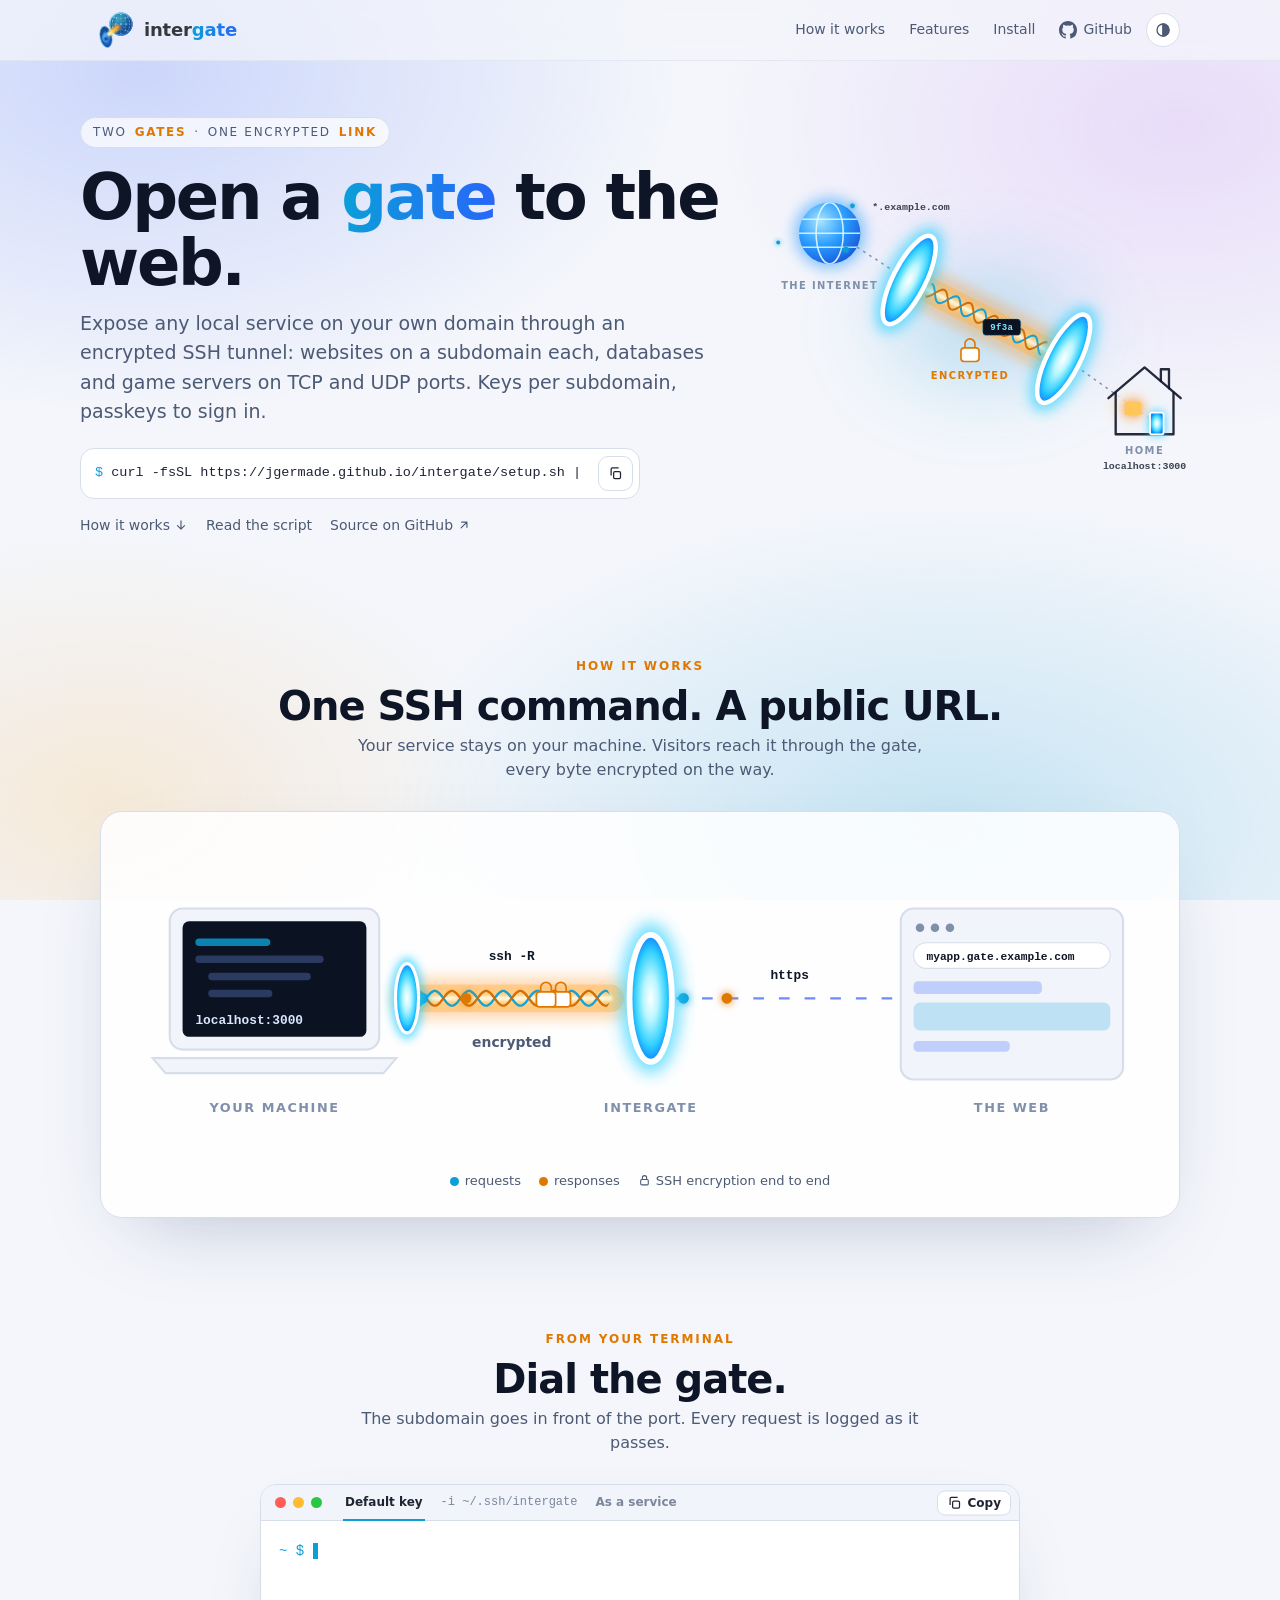
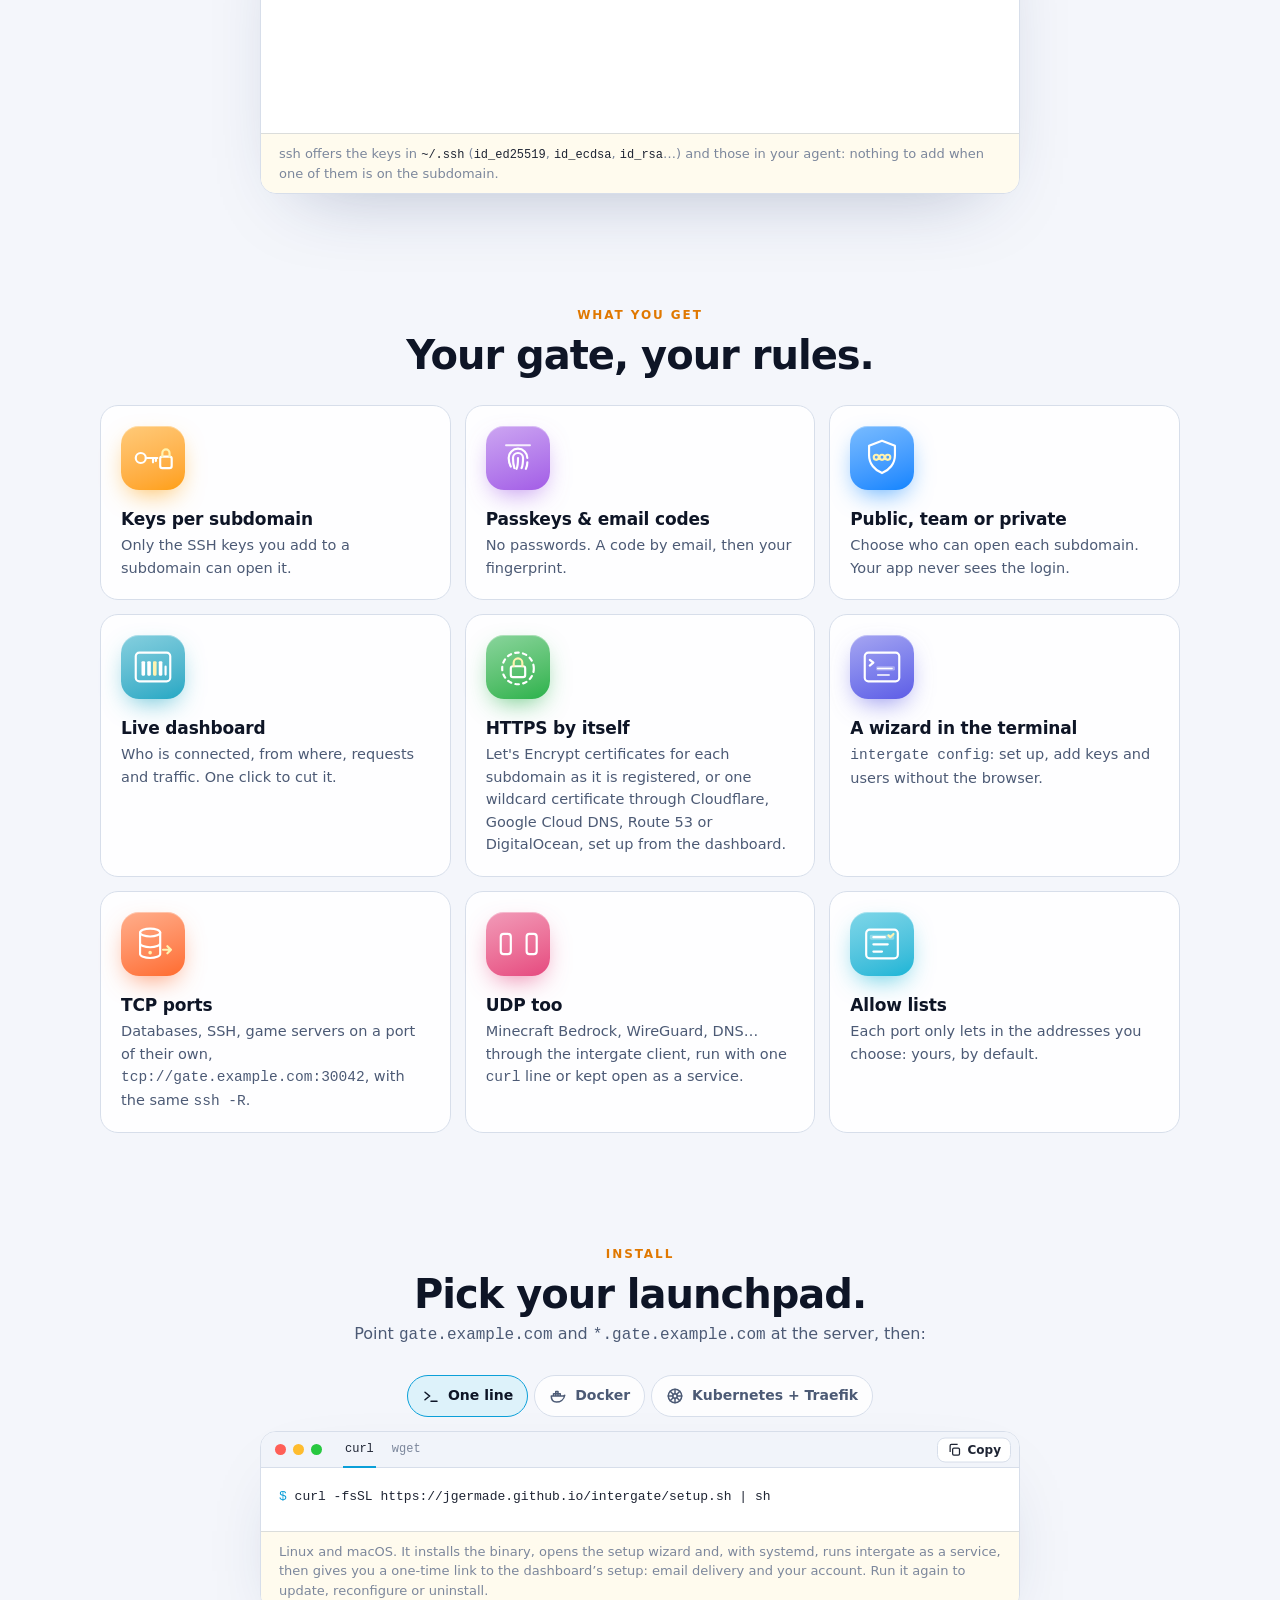
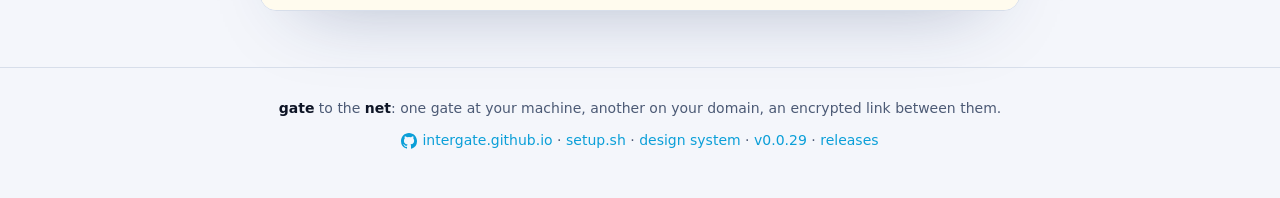
==== pages/index.html @ 1b33e70d "Landing: intergate-tunnel as a third way to dial the gate (#28) "As a service" beside the ssh tabs: " ====
<!doctype html>
<html lang="en">
<head>
<meta charset="utf-8">
<meta name="viewport" content="width=device-width, initial-scale=1">
<title>intergate — open a gate to the web</title>
<meta name="description" content="intergate exposes local services on your own domain through encrypted SSH tunnels: a subdomain per service, TCP and UDP ports with allow lists, SSH keys per subdomain, passkey sign-in and a live dashboard. One line to install.">
<meta property="og:title" content="intergate — open a gate to the web">
<meta property="og:description" content="Encrypted SSH tunnels from your machine to your own domain, with a dashboard, passkeys and per-subdomain keys.">
<meta property="og:url" content="https://jgermade.github.io/intergate/">
<meta property="og:type" content="website">
<meta property="og:site_name" content="intergate">
<meta property="og:image" content="https://jgermade.github.io/intergate/og.png">
<meta property="og:image:width" content="1200">
<meta property="og:image:height" content="630">
<meta property="og:image:alt" content="intergate: open a gate to the web. An encrypted tunnel links the internet to a service at home, on localhost:3000.">
<meta name="twitter:card" content="summary_large_image">
<meta name="theme-color" content="#05070d">
<meta name="color-scheme" content="dark light">
<link rel="icon" href="./favicon.ico" sizes="32x32">
<link rel="icon" href="./favicon.svg" type="image/svg+xml">
<link rel="apple-touch-icon" href="./apple-touch-icon.png">
<script>
  // The theme, before anything paints: auto, light or dark. `data-theme` is
  // the resolved one, `data-pick` what was chosen. Without a script: dark.
  (() => {
    const root = document.documentElement
    const system = matchMedia("(prefers-color-scheme: dark)")
    let pick = "auto"
    try { pick = localStorage.getItem("intergate.theme") || "auto" } catch {}
    if (!["auto", "light", "dark"].includes(pick)) pick = "auto"
    const apply = () => {
      const dark = root.dataset.pick === "auto" ? system.matches : root.dataset.pick === "dark"
      root.dataset.theme = dark ? "dark" : "light"
      document.querySelector('meta[name="theme-color"]')?.setAttribute("content", dark ? "#05070d" : "#f4f6fb")
    }
    root.dataset.pick = pick
    apply()
    system.addEventListener?.("change", apply)
    window.intergateTheme = which => {
      root.dataset.pick = which
      try { localStorage.setItem("intergate.theme", which) } catch {}
      apply()
    }
  })()
</script>
<!-- Everything inline and nothing fetched from another host. Mobile first:
     the base rules are the phone, and each `min-width` query adds to them.
     Each section says its one thing with a drawing and a line. -->
<style>
:root, [data-theme="dark"] {
  --bg: #05070d;
  --bg-2: #0a0f1c;
  --surface: #0d1324;
  --surface-2: #131b31;
  --border: #1c2640;
  --fg: #e8eefc;
  --wordmark: #fff;
  --muted: #93a0bb;
  --dim: #5f6b85;
  --cyan: #5ad8ff;
  --blue: #3d6bff;
  --amber: #ffa23a;
  --amber-dim: #4a3420;
  --ok: #3ddc97;
  --star: #cfe3ff;
  --code-bg: #070b16;
  --code-fg: #d4e0fa;
  --code-dim: #6f7d9c;
  --code-border: #1d2742;
  --code-bar: #0e1527;
  --code-button: #141d34;
  --code-button-border: #2a3554;
  --screen: #070b16;
  --shadow: 0 30px 80px -30px rgba(0, 0, 0, .8);
  --ring: #e3fbff;
  --strand-1: #8ff0ff;
  --strand-2: #ffe066;
  --haze: .55;
  --note: #fff 5%;
  --glow-1: rgb(61 107 255 / .24);
  --glow-2: rgb(130 90 255 / .14);
  --glow-3: rgb(90 216 255 / .1);
  --glow-4: rgb(61 107 255 / .12);
}
[data-theme="light"] {
  --bg: #f4f6fb;
  --bg-2: #e9eef8;
  --surface: #ffffff;
  --surface-2: #f1f4fa;
  --border: #d7deea;
  --fg: #0e1526;
  --wordmark: #333a3e;
  --muted: #4c5a75;
  --dim: #8090ab;
  --cyan: #0b9fd8;
  --blue: #2d5bff;
  --amber: #e07800;
  --amber-dim: #e8d6c2;
  --ok: #12a86b;
  --star: transparent;
  /* Snippets are paper in the light theme; screens stay dark. */
  --code-bg: #ffffff;
  --code-fg: #1e2433;
  --code-dim: #7c879c;
  --code-border: #d7deea;
  --code-bar: #f1f4fa;
  --code-button: #ffffff;
  --code-button-border: #d7deea;
  --screen: #0b1222;
  --shadow: 0 30px 80px -40px rgba(30, 50, 100, .35);
  --ring: #fff;
  --strand-1: #0b9fd8;
  --strand-2: #d06a00;
  --haze: .35;
  --note: #ffd23f 9%;
  --glow-1: rgb(45 91 255 / .2);
  --glow-2: rgb(175 90 242 / .16);
  --glow-3: rgb(11 159 216 / .2);
  --glow-4: rgb(255 159 10 / .14);
}
* { box-sizing: border-box; }
html { scroll-behavior: smooth; }
body {
  margin: 0;
  background: var(--bg);
  color: var(--fg);
  font: 16px/1.55 system-ui, -apple-system, "Segoe UI", Roboto, "Helvetica Neue", sans-serif;
  overflow-x: hidden;
}
a { color: var(--cyan); text-decoration: none; }
a:hover { text-decoration: underline; }
code, pre, .mono { font-family: ui-monospace, SFMono-Regular, Menlo, Consolas, "Liberation Mono", monospace; }
.wrap { max-width: 1120px; margin: 0 auto; padding: 0 20px; }
.sr-only { position: absolute; width: 1px; height: 1px; overflow: hidden; clip: rect(0 0 0 0); white-space: nowrap; }

/* The sky: stars that each glow and fade on their own clock, over color
   glows that wander like the dashboard's wallpaper, each on its own path
   and clock. By day, only the glows. */
.sky { position: fixed; inset: 0; z-index: -1; pointer-events: none; overflow: hidden; background: var(--bg); }
.sky svg { position: relative; z-index: 1; width: 100%; height: 100%; }
.sky circle { fill: var(--star); opacity: .2; animation: twinkle ease-in-out infinite; }
@keyframes twinkle { 0%, 100% { opacity: .12 } 50% { opacity: var(--peak, .9) } }
.meteor { opacity: 0; animation: meteor linear infinite; }
.meteor line { stroke-width: 1.6; stroke-linecap: round; }
@keyframes meteor {
  0% { opacity: 0; transform: translate(var(--x), var(--y)) rotate(var(--a)) translateX(0); }
  1% { opacity: 1; }
  6%, 100% { opacity: 0; transform: translate(var(--x), var(--y)) rotate(var(--a)) translateX(520px); }
}
[data-theme="light"] .meteors { display: none; }
.sky::before, .sky::after { content: ""; position: absolute; inset: -25%; will-change: transform; }
.sky::before {
  background: radial-gradient(40% 36% at 24% 22%, var(--glow-1), transparent 70%),
              radial-gradient(34% 32% at 78% 26%, var(--glow-2), transparent 70%);
  animation: drift-a 26s ease-in-out infinite;
}
.sky::after {
  background: radial-gradient(42% 34% at 66% 78%, var(--glow-3), transparent 70%),
              radial-gradient(30% 28% at 22% 76%, var(--glow-4), transparent 70%);
  animation: drift-b 33s ease-in-out infinite;
}
@keyframes drift-a {
  0%, 100% { transform: translate(-12%, -8%) rotate(0deg) scale(1); }
  25% { transform: translate(14%, -4%) rotate(28deg) scale(1.15); }
  50% { transform: translate(16%, 14%) rotate(52deg) scale(.92); }
  75% { transform: translate(-8%, 15%) rotate(22deg) scale(1.1); }
}
@keyframes drift-b {
  0%, 100% { transform: translate(12%, 8%) rotate(0deg) scale(1.06); }
  30% { transform: translate(-15%, 10%) rotate(-30deg) scale(.92); }
  60% { transform: translate(-16%, -14%) rotate(-54deg) scale(1.16); }
  80% { transform: translate(9%, -12%) rotate(-18deg) scale(1); }
}

/* Header */
header { position: sticky; top: 0; z-index: 10; backdrop-filter: blur(10px);
  background: color-mix(in srgb, var(--bg) 70%, transparent); border-bottom: 1px solid color-mix(in srgb, var(--border) 60%, transparent); }
.bar { display: flex; align-items: center; justify-content: space-between; height: 60px; gap: 12px; }
.brand { display: inline-flex; align-items: center; gap: 10px; color: var(--fg); font-weight: 700; font-size: 18px; letter-spacing: -.01em; }
.brand:hover { text-decoration: none; }
.brand .word { color: var(--wordmark); }
.brand svg { width: 40px; height: 40px; margin: -6px -2px -6px -4px; overflow: visible; }
nav { display: flex; align-items: center; gap: 4px; }
nav a { color: var(--muted); font-size: 14px; padding: 6px 10px; border-radius: 8px; display: none; }
nav a:hover { color: var(--fg); background: var(--surface-2); text-decoration: none; }
nav a.gh { display: inline-flex; align-items: center; gap: 6px; }
nav a.gh svg { width: 18px; height: 18px; fill: currentColor; }
.theme { border: 1px solid var(--border); background: var(--surface); color: var(--muted); border-radius: 999px;
  width: 34px; height: 34px; display: grid; place-items: center; cursor: pointer; }
.theme svg { width: 16px; height: 16px; }
.theme .i-sun, .theme .i-moon, .theme .i-auto { display: none; }
[data-pick="auto"] .theme .i-auto, [data-pick="light"] .theme .i-sun, [data-pick="dark"] .theme .i-moon { display: block; }

/* Hero */
.hero { padding: 28px 0 40px; display: grid; grid-template-columns: minmax(0, 1fr); gap: 18px; align-items: center; }
.hero > * { min-width: 0; }
.hero-art { position: relative; width: min(94vw, 540px); margin: 0 auto; }
.hero-art::after { content: ""; position: absolute; inset: 22% 18%; border-radius: 50%;
  background: radial-gradient(closest-side, color-mix(in srgb, var(--cyan) 30%, transparent), transparent);
  filter: blur(34px); z-index: -1; animation: breathe 6s ease-in-out infinite; }
@keyframes breathe { 0%, 100% { opacity: .5 } 50% { opacity: 1 } }
svg.duo { width: 100%; height: auto; display: block; overflow: visible; }
.duo text { font: 600 11px system-ui, sans-serif; fill: var(--muted); }
.duo text.cap { font-size: 11px; letter-spacing: .14em; text-transform: uppercase; fill: var(--dim); }
.duo text.enc { fill: var(--amber); }
.duo text.mono { font: 600 11px ui-monospace, Menlo, monospace; fill: var(--fg); opacity: .8; }
/* Gates, the beam and the globe speak the logo's language: light. */
.gate .halo { fill: #2fd0ff; opacity: .7; filter: url(#halo); }
.gate .horizon { fill: url(#portal); }
.gate .ring { fill: none; stroke: var(--ring); stroke-width: 5; }
.gate .shimmer { fill: none; stroke: #eaffff; stroke-width: 1.4; opacity: 0; transform-box: fill-box; transform-origin: center;
  animation: shimmer 3s ease-out infinite; }
.gate-b .shimmer, .gate-home .shimmer { animation-delay: -1.5s; }
@keyframes shimmer { 0% { transform: scale(.15); opacity: .9 } 100% { transform: scale(1); opacity: 0 } }
@keyframes lamp { 0%, 100% { opacity: 1 } 50% { opacity: .45 } }
.beam-haze { fill: none; stroke: #ff9a2e; stroke-width: 48; stroke-linecap: round; opacity: var(--haze); filter: url(#haze); }
.duo .tube, .flow .tube { fill: none; stroke: #ffb347; stroke-width: 28; stroke-linecap: round; opacity: .45; }
.tube-glow { fill: none; stroke: #ffd27a; stroke-width: 14; stroke-linecap: round; opacity: .55; filter: url(#soft); }
.beam-core { fill: none; stroke: #fff8e0; stroke-width: 5; stroke-linecap: round; opacity: .9; filter: url(#soft); }
.strand { fill: none; stroke-width: 2.2; stroke-linecap: round; opacity: .95; }
.strand.s1 { stroke: var(--strand-1); }
.strand.s2 { stroke: var(--strand-2); }
.twist { animation: twist 1.8s linear infinite; }
@keyframes twist { to { transform: translateX(-32px) } }
.duo .wire { fill: none; stroke: var(--dim); stroke-width: 1.6; stroke-dasharray: 3 5; animation: stream 1.2s linear infinite; }
.duo .lock rect { fill: var(--surface); stroke: var(--amber); stroke-width: 1.8; }
.duo .lock .shackle { fill: none; stroke: var(--amber); stroke-width: 1.8; animation: shackle 3s ease-in-out infinite; }
.duo .globe .aura { fill: #2a9dff; opacity: .5; filter: url(#halo); }
.duo .globe .sphere { fill: url(#globe); }
.duo .globe .meridian, .duo .globe .parallel { fill: none; stroke: #e6faff; stroke-width: 1.6; opacity: .85; }
.duo .globe .m1 { opacity: .35; }
.duo .globe .m2 { animation: turn 6s linear infinite; transform-box: fill-box; transform-origin: center; }
@keyframes turn { 0% { transform: scaleX(1) } 50% { transform: scaleX(-1) } 100% { transform: scaleX(1) } }
.duo .visitor { fill: var(--cyan); filter: drop-shadow(0 0 3px var(--cyan)); }
.duo .house .hearth { fill: #ffa23a; opacity: .45; filter: url(#halo); animation: lamp 4s ease-in-out infinite; }
.duo .house .fill { fill: color-mix(in srgb, var(--surface-2) 85%, transparent); stroke: none; }
.duo .house path { fill: none; stroke: var(--fg); stroke-width: 2.6; stroke-linejoin: round; stroke-linecap: round; opacity: .9; }
.duo .house .fill { stroke: none; }
.duo .house .window { fill: #ffc65a; filter: drop-shadow(0 0 6px #ff8c1a); animation: lamp 4s ease-in-out infinite; }
.duo .house .door { fill: url(#portal); stroke: var(--ring); stroke-width: 2; filter: drop-shadow(0 0 5px #2fd0ff); }
.duo .chip rect { fill: color-mix(in srgb, var(--cyan) 22%, var(--surface)); stroke: var(--cyan); stroke-width: 1.2; }
.duo .chip text { font: 700 10px ui-monospace, Menlo, monospace; fill: var(--fg); }
.duo .chip.res rect { fill: color-mix(in srgb, var(--amber) 22%, var(--surface)); stroke: var(--amber); }
.duo .chip.cipher rect { fill: var(--screen); stroke: color-mix(in srgb, var(--cyan) 60%, transparent); stroke-dasharray: 2 2; }
.duo .chip.cipher.res rect { stroke: color-mix(in srgb, var(--amber) 70%, transparent); }
.duo .chip.cipher text { fill: #7fe3ff; letter-spacing: .04em; }
.duo .chip.cipher.res text { fill: #ffc98a; }
@keyframes spin { to { transform: rotate(360deg) } }

.hero-text { text-align: center; }
.eyebrow { display: inline-flex; align-items: center; gap: 8px; font-size: 12px; letter-spacing: .14em; text-transform: uppercase;
  color: var(--muted); border: 1px solid var(--border); background: color-mix(in srgb, var(--surface) 70%, transparent);
  padding: 5px 12px; border-radius: 999px; }
.eyebrow b { color: var(--amber); font-weight: 600; }
h1 { font-size: clamp(36px, 9vw, 64px); line-height: 1.04; letter-spacing: -.035em; margin: 16px 0 12px; }
h1 .glow, .brand .glow { background: linear-gradient(90deg, var(--cyan), var(--blue) 60%, var(--cyan)); background-size: 200% 100%;
  -webkit-background-clip: text; background-clip: text; color: transparent; animation: shine 6s linear infinite; }
@keyframes shine { to { background-position: -200% 0 } }
.lede { color: var(--muted); font-size: clamp(16px, 4.2vw, 19px); margin: 0 auto 22px; max-width: 34em; }

.install { display: flex; align-items: center; gap: 8px; background: var(--code-bg); border: 1px solid var(--code-border);
  border-radius: 14px; padding: 6px 6px 6px 14px; max-width: 560px; margin: 0 auto; box-shadow: var(--shadow); text-align: left; }
.install code { flex: 1; min-width: 0; color: var(--code-fg); font-size: 13.5px; white-space: nowrap; overflow-x: auto; scrollbar-width: none; padding: 8px 0; }
.install code::-webkit-scrollbar { display: none; }
.install code .p { color: var(--cyan); user-select: none; }
/* Just the icon here: the button's aria-label names it, and turning green says it copied. */
.install .copy { padding: 9px; }
.install .copy span { display: none; }
.copy { flex: none; border: 1px solid var(--code-button-border); background: var(--code-button); color: var(--code-fg); border-radius: 10px;
  font: 600 13px system-ui, sans-serif; padding: 9px 12px; cursor: pointer; display: inline-flex; gap: 6px; align-items: center; }
.copy:hover { border-color: var(--cyan); }
.copy svg { width: 15px; height: 15px; }
.copy.done { color: var(--ok); border-color: var(--ok); }
.cta { display: flex; justify-content: center; gap: 18px; margin-top: 16px; font-size: 14px; color: var(--muted); flex-wrap: wrap; }
.cta a { color: var(--muted); }
.cta a:hover { color: var(--fg); }
/* Icons beside text: arrows, the lock, the terminal's check. */
svg.i { fill: none; stroke: currentColor; stroke-width: 2; stroke-linecap: round; stroke-linejoin: round; }
.cta .i { width: 14px; height: 14px; margin-left: 4px; vertical-align: -2px; }

/* Sections */
section { padding: 56px 0; }
.sec-head { text-align: center; margin-bottom: 28px; }
.sec-head .kicker { font-size: 12px; letter-spacing: .16em; text-transform: uppercase; color: var(--amber); font-weight: 600; }
h2 { font-size: clamp(26px, 6vw, 40px); letter-spacing: -.025em; margin: 8px 0 6px; line-height: 1.1; }
.sec-head p { color: var(--muted); margin: 0 auto; max-width: 36em; }

/* How it works */
.flow { background: color-mix(in srgb, var(--surface) 85%, transparent); border: 1px solid var(--border); border-radius: 22px;
  padding: 18px; box-shadow: var(--shadow); }
.flow svg { width: 100%; height: auto; display: block; }
.flow .wide { display: none; }
.flow text { font: 600 13px system-ui, sans-serif; fill: var(--muted); }
.flow text.mono { font: 600 12px ui-monospace, Menlo, monospace; fill: var(--fg); }
.flow text.cap { font-size: 12px; letter-spacing: .12em; text-transform: uppercase; fill: var(--dim); }
.flow .panel { fill: var(--surface-2); stroke: var(--border); stroke-width: 2; }
.flow .screen { fill: var(--screen); }
.flow text.on-screen { fill: #dbe7ff; }
.flow .code-line { fill: #2a3a60; }
.flow .code-line.on { fill: var(--cyan); opacity: .8; }
.flow .tube { stroke-width: 26; }
.flow .beam-haze { stroke-width: 40; }
.flow .stream { fill: none; stroke: var(--cyan); stroke-width: 2; stroke-dasharray: 10 14; animation: stream 1.2s linear infinite; opacity: .7; }
.flow .stream.web { stroke: var(--blue); }
@keyframes stream { to { stroke-dashoffset: -24 } }
.flow .req { fill: var(--cyan); filter: drop-shadow(0 0 4px var(--cyan)); }
.flow .res { fill: var(--amber); filter: drop-shadow(0 0 4px var(--amber)); }
.flow .lock rect { fill: var(--surface); stroke: var(--amber); stroke-width: 1.6; }
.flow .lock path { fill: none; stroke: var(--amber); stroke-width: 1.6; }
.flow .url { fill: var(--surface); stroke: var(--border); }
.flow .dot { fill: var(--dim); }
.flow .block { fill: color-mix(in srgb, var(--blue) 25%, var(--surface-2)); }
.flow .block.b2 { fill: color-mix(in srgb, var(--cyan) 22%, var(--surface-2)); }
.legend { display: flex; justify-content: center; gap: 18px; margin-top: 12px; font-size: 13px; color: var(--muted); flex-wrap: wrap; }
.legend i { display: inline-block; width: 9px; height: 9px; border-radius: 50%; margin-right: 6px; vertical-align: middle; }
.legend .i { display: inline-block; width: 13px; height: 13px; margin-right: 5px; vertical-align: -2px; }

/* Terminal */
.term { background: var(--code-bg); border: 1px solid var(--code-border); border-radius: 16px; overflow: hidden; box-shadow: var(--shadow);
  max-width: 760px; margin: 0 auto; }
.term .tbar { position: relative; display: flex; gap: 7px; padding: 12px 14px; background: var(--code-bar); border-bottom: 1px solid var(--code-border); }
.term .copy { position: absolute; top: 50%; right: 8px; transform: translateY(-50%); padding: 4px 9px; font-size: 12px; border-radius: 8px; }
.term .tbar i { width: 11px; height: 11px; border-radius: 50%; background: var(--code-button-border); }
.term .tbar i:nth-child(1) { background: #ff5f57; } .term .tbar i:nth-child(2) { background: #febc2e; } .term .tbar i:nth-child(3) { background: #28c840; }
/* Two ways to name the key: whatever ssh offers by default, or a file
   with -i. Each tab shows its own command, copy button and session. */
.term input { position: absolute; opacity: 0; pointer-events: none; }
.term .tbar { align-items: center; }
.term .tbar i { flex: none; }
.win-tabs { display: flex; gap: 14px; align-self: stretch; margin: -12px 76px -13px 14px; min-width: 0; overflow-x: auto; scrollbar-width: none; }
.win-tabs label { flex: none; display: flex; align-items: center; padding: 0 2px; cursor: pointer; font-size: 12px; font-weight: 600;
  color: var(--code-dim); border-bottom: 2px solid transparent; white-space: nowrap; transition: color .15s, border-color .15s; }
.win-tabs label:hover { color: var(--code-fg); }
.win-tabs .narrow { display: none; }
.win-tabs [for="k-file"], .win-tabs .mono { font-family: ui-monospace, SFMono-Regular, Menlo, Consolas, "Liberation Mono", monospace; font-weight: 500; }
#k-default:checked ~ .tbar [for="k-default"], #k-file:checked ~ .tbar [for="k-file"], #k-svc:checked ~ .tbar [for="k-svc"] {
  color: var(--code-fg); border-bottom-color: var(--cyan); }
#k-default:focus-visible ~ .tbar [for="k-default"], #k-file:focus-visible ~ .tbar [for="k-file"], #k-svc:focus-visible ~ .tbar [for="k-svc"] { outline: 2px solid var(--cyan); outline-offset: -2px; }
.term .tfoot { margin: 0; padding: 10px 18px; background: color-mix(in srgb, var(--note), var(--code-bg));
  border-top: 1px solid color-mix(in srgb, var(--note), var(--code-border)); color: var(--code-dim); font-size: 13px; line-height: 1.5; }
.term .tfoot code { color: var(--code-fg); font-size: 12px; }
.term .copy.k-file, .term pre.k-file, .term .tfoot.k-file, #k-file:checked ~ .tbar .copy.k-default, #k-file:checked ~ .k-default { display: none; }
#k-file:checked ~ .tfoot.k-file { display: block; }
#k-file:checked ~ .tbar .copy.k-file { display: inline-flex; }
#k-file:checked ~ pre.k-file { display: block; }
.term .copy.k-svc, .term pre.k-svc, .term .tfoot.k-svc, #k-svc:checked ~ .tbar .copy.k-default, #k-svc:checked ~ .k-default { display: none; }
#k-svc:checked ~ .tfoot.k-svc { display: block; }
#k-svc:checked ~ .tbar .copy.k-svc { display: inline-flex; }
#k-svc:checked ~ pre.k-svc { display: block; }
@media (max-width: 479px) {
  .term .tbar { gap: 6px; padding: 12px 10px; }
  .term .tbar i { width: 10px; height: 10px; }
  .win-tabs { gap: 10px; margin-left: 8px; margin-right: 34px; }
  .win-tabs .wide { display: none; }
  .win-tabs .narrow { display: inline; }
  .term .copy span { position: absolute; width: 1px; height: 1px; overflow: hidden; clip: rect(0 0 0 0); }
  .term .copy { padding: 5px 7px; }
}
.term pre { margin: 0; padding: 18px 18px 22px; color: var(--code-fg); font-size: clamp(11px, 3.1vw, 14px); line-height: 1.75; overflow-x: auto; min-height: 15em; }
.term .l { display: block; white-space: pre; }
.term .typed { display: inline-block; overflow: hidden; vertical-align: bottom; width: 0; animation: type 14s steps(var(--n)) infinite; }
@keyframes type { 0% { width: 0 } 16%, 100% { width: calc(var(--n) * 1ch) } }
.term .caret { display: inline-block; width: .6ch; height: 1.15em; vertical-align: text-bottom; background: var(--cyan); animation: blink 1s steps(1) infinite; }
@keyframes blink { 50% { opacity: 0 } }
.term .o { opacity: 0; animation: 14s infinite; }
.term .o1 { animation-name: o1 } .term .o2 { animation-name: o2 } .term .o3 { animation-name: o3 }
.term .o4 { animation-name: o4 } .term .o5 { animation-name: o5 } .term .o6 { animation-name: o6 }
@keyframes o1 { 0%, 18% { opacity: 0 } 19%, 100% { opacity: 1 } }
@keyframes o2 { 0%, 22% { opacity: 0 } 23%, 100% { opacity: 1 } }
@keyframes o3 { 0%, 25% { opacity: 0 } 26%, 100% { opacity: 1 } }
@keyframes o4 { 0%, 40% { opacity: 0 } 41%, 100% { opacity: 1 } }
@keyframes o5 { 0%, 55% { opacity: 0 } 56%, 100% { opacity: 1 } }
@keyframes o6 { 0%, 68% { opacity: 0 } 69%, 100% { opacity: 1 } }
.term .ps { color: var(--cyan); } .term .k { color: var(--amber); } .term .g { color: var(--ok); } .term .d { color: var(--code-dim); }
.term .i { width: 1em; height: 1em; vertical-align: -.15em; stroke-width: 2.5; }

/* Features */
.grid { display: grid; gap: 14px; grid-template-columns: 1fr; }
.card { background: color-mix(in srgb, var(--surface) 85%, transparent); border: 1px solid var(--border); border-radius: 18px;
  padding: 20px; display: flex; gap: 16px; align-items: center; transition: transform .2s, border-color .2s; }
.card:hover { transform: translateY(-3px); border-color: color-mix(in srgb, var(--cyan) 45%, var(--border)); }
.tile { flex: none; width: 64px; height: 64px; border-radius: 18px; display: grid; place-items: center;
  --hl: #fff3b0;
  background: linear-gradient(160deg, color-mix(in srgb, var(--tone) 55%, #fff), var(--tone));
  box-shadow: inset 0 1px 0 rgba(255, 255, 255, .35), 0 10px 26px -8px color-mix(in srgb, var(--tone) 70%, transparent); }
.tile svg { width: 46px; height: 46px; overflow: visible; }
.t-amber { --tone: #ff9f0a; } .t-purple { --tone: #a35ce6; } .t-blue { --tone: #0a84ff; }
.t-teal { --tone: #20a8c4; } .t-green { --tone: #28b24b; } .t-indigo { --tone: #5e5ce6; }
.t-orange { --tone: #ff6b2c; } .t-pink { --tone: #e5487f; } .t-cyan { --tone: #13b5d6; }
.card h3 { margin: 0 0 2px; font-size: 17px; letter-spacing: -.01em; }
.card p { margin: 0; color: var(--muted); font-size: 14.5px; }
.ic { fill: none; stroke: #fff; stroke-width: 3; stroke-linecap: round; stroke-linejoin: round; }
.ic .a { stroke: #fff; }
.ic .w { stroke: var(--hl); }
.ic .fillc { fill: #fff; stroke: none; }
.ic .filla { fill: var(--hl); stroke: none; }
.k-move { animation: key 3s ease-in-out infinite; }
@keyframes key { 0%, 15% { transform: translateX(0) } 45%, 70% { transform: translateX(9px) } 100% { transform: translateX(0) } }
.k-shackle { animation: shackle 3s ease-in-out infinite; }
@keyframes shackle { 0%, 40% { transform: translateY(-4px) } 50%, 70% { transform: translateY(0) } 85%, 100% { transform: translateY(-4px) } }
.scan { animation: scan 2.4s ease-in-out infinite; }
@keyframes scan { 0%, 100% { transform: translateY(0) } 50% { transform: translateY(34px) } }
.pulse { transform-box: fill-box; transform-origin: center; animation: pulse 2.4s ease-in-out infinite; }
@keyframes pulse { 0%, 100% { transform: scale(1) } 50% { transform: scale(1.18) } }
.bars rect { transform-box: fill-box; transform-origin: bottom; animation: bar 2.2s ease-in-out infinite; }
.bars rect:nth-child(2) { animation-delay: -.4s } .bars rect:nth-child(3) { animation-delay: -.9s }
.bars rect:nth-child(4) { animation-delay: -1.3s } .bars rect:nth-child(5) { animation-delay: -1.7s }
@keyframes bar { 0%, 100% { transform: scaleY(.35) } 50% { transform: scaleY(1) } }
.dash-spin { transform-box: fill-box; transform-origin: center; animation: spin 8s linear infinite; }
.menu-sel { animation: menu 3.6s steps(1) infinite; }
@keyframes menu { 0% { transform: translateY(0) } 33% { transform: translateY(9px) } 66% { transform: translateY(18px) } }
.access circle { transition: none; animation: access 4.5s infinite; }
.access circle:nth-child(2) { animation-delay: 1.5s } .access circle:nth-child(3) { animation-delay: 3s }
@keyframes access { 0%, 30% { fill: var(--hl); } 34%, 100% { fill: transparent; } }
.dgram rect { animation: dgram 2.4s linear infinite; opacity: 0; }
.dgram rect:nth-child(2) { animation-delay: -.8s } .dgram rect:nth-child(3) { animation-delay: -1.6s }
@keyframes dgram { 0% { transform: translateX(0); opacity: 0 } 15%, 80% { opacity: 1 } 100% { transform: translateX(30px); opacity: 0 } }
.allow-row { animation: allow 3.6s steps(1) infinite; }
@keyframes allow { 0% { transform: translateY(0) } 33% { transform: translateY(10px) } 66% { transform: translateY(20px) } }

/* Deploy */
.tabs { max-width: 820px; margin: 0 auto; }
.tabs input { position: absolute; opacity: 0; pointer-events: none; }
.tab-labels { display: flex; gap: 6px; justify-content: center; margin-bottom: 14px; flex-wrap: wrap; }
.tab-labels label { display: inline-flex; align-items: center; gap: 8px; padding: 9px 14px; border-radius: 999px; cursor: pointer;
  border: 1px solid var(--border); color: var(--muted); font-size: 14px; font-weight: 600; background: color-mix(in srgb, var(--surface) 80%, transparent); }
.tab-labels label svg { width: 18px; height: 18px; }
#t-line:checked ~ .tab-labels [for="t-line"], #t-docker:checked ~ .tab-labels [for="t-docker"], #t-k8s:checked ~ .tab-labels [for="t-k8s"] {
  color: var(--fg); border-color: var(--cyan); background: color-mix(in srgb, var(--cyan) 14%, var(--surface)); }
.tabs input:focus-visible ~ .tab-labels label { outline: none; }
#t-line:focus-visible ~ .tab-labels [for="t-line"], #t-docker:focus-visible ~ .tab-labels [for="t-docker"], #t-k8s:focus-visible ~ .tab-labels [for="t-k8s"] { outline: 2px solid var(--cyan); }
.pane { display: none; }
#t-line:checked ~ .panes .p-line, #t-docker:checked ~ .panes .p-docker, #t-k8s:checked ~ .panes .p-k8s { display: block; }
/* Each option in a window like the terminal's; its tabs, when it has
   variants, switch the command, the copy button and the footer. */
.win pre { min-height: 0; font-size: clamp(11px, 3.1vw, 13px); }
.win pre .c { color: var(--code-dim); } .win pre .p { color: var(--cyan); user-select: none; }
.win > .v2:not(input), .win .copy.v2, .win input.v2:checked ~ .v1, .win input.v2:checked ~ .tbar .copy.v1 { display: none; }
.win input.v2:checked ~ .v2:not(input) { display: block; }
.win input.v2:checked ~ .tbar .copy.v2 { display: inline-flex; }
.win input.v1:checked ~ .tbar label.v1, .win input.v2:checked ~ .tbar label.v2 { color: var(--code-fg); border-bottom-color: var(--cyan); }
.win input.v1:focus-visible ~ .tbar label.v1, .win input.v2:focus-visible ~ .tbar label.v2 { outline: 2px solid var(--cyan); outline-offset: -2px; }

/* Footer */
footer { border-top: 1px solid var(--border); padding: 30px 0 46px; color: var(--muted); font-size: 14px; }
footer .wrap { display: flex; flex-direction: column; gap: 10px; align-items: center; text-align: center; }
footer .name b { color: var(--fg); }
footer a.gh { display: inline-flex; align-items: center; gap: 5px; vertical-align: top; }
footer a.gh svg { width: 16px; height: 16px; fill: currentColor; }

@media (min-width: 560px) {
  nav a { display: inline-block; }
  .grid { grid-template-columns: 1fr 1fr; }
}
@media (min-width: 760px) {
  .flow { padding: 26px; }
  .flow .wide { display: block; }
  .flow .tall { display: none; }
}
@media (min-width: 960px) {
  .hero { grid-template-columns: minmax(0, 1.5fr) minmax(0, 1fr); padding: 56px 0 64px; gap: 36px; }
  .hero-text { text-align: left; order: -1; }
  .lede { margin-left: 0; }
  .install { margin: 0; }
  .cta { justify-content: flex-start; }
  .hero-art { width: 100%; max-width: 560px; }
  .grid { grid-template-columns: 1fr 1fr 1fr; }
  .card { flex-direction: column; align-items: flex-start; }
}
@media (prefers-reduced-motion: reduce) {
  html { scroll-behavior: auto; }
  *, *::before, *::after { animation: none !important; transition: none !important; }
  .term .o { opacity: 1; }
  .term .typed { width: calc(var(--n) * 1ch); }
}
</style>
</head>
<body>
<div class="sky" aria-hidden="true">
  <svg viewBox="0 0 1600 1000" preserveAspectRatio="xMidYMid slice">
    <defs><linearGradient id="meteor" gradientUnits="userSpaceOnUse" x2="140"><stop offset="0" stop-color="var(--star)" stop-opacity="0"/><stop offset="1" stop-color="var(--star)"/></linearGradient></defs>
    <circle cx="232.5" cy="349.5" r="0.8" style="--peak:0.72;animation-duration:4.4s;animation-delay:-6.5s"/>
    <circle cx="105.9" cy="29.7" r="0.6" style="--peak:0.62;animation-duration:8.8s;animation-delay:-4.4s"/>
    <circle cx="656" cy="828.1" r="1" style="--peak:0.51;animation-duration:6.7s;animation-delay:-0.8s"/>
    <circle cx="1247.6" cy="486" r="1" style="--peak:0.86;animation-duration:7.3s;animation-delay:-8.8s"/>
    <circle cx="1444.2" cy="457.6" r="0.6" style="--peak:0.64;animation-duration:4.4s;animation-delay:-3.6s"/>
    <circle cx="1591.5" cy="319.7" r="1" style="--peak:0.81;animation-duration:4.1s;animation-delay:-0.3s"/>
    <circle cx="882" cy="926.1" r="0.8" style="--peak:0.83;animation-duration:4.9s;animation-delay:-8s"/>
    <circle cx="547.4" cy="772.7" r="0.5" style="--peak:0.54;animation-duration:6.2s;animation-delay:-6.5s"/>
    <circle cx="1339.3" cy="617.8" r="0.5" style="--peak:0.95;animation-duration:6.7s;animation-delay:-7.1s"/>
    <circle cx="26.7" cy="816.4" r="1.3" style="--peak:0.46;animation-duration:3.7s;animation-delay:-8.8s"/>
    <circle cx="1146" cy="718" r="1.3" style="--peak:0.56;animation-duration:7.1s;animation-delay:-4.4s"/>
    <circle cx="1292" cy="851.4" r="0.8" style="--peak:0.71;animation-duration:7.5s;animation-delay:-6.5s"/>
    <circle cx="861.7" cy="51.6" r="1" style="--peak:0.77;animation-duration:7.8s;animation-delay:-1.3s"/>
    <circle cx="112.3" cy="817.4" r="1.7" style="--peak:0.52;animation-duration:7.2s;animation-delay:-1.1s"/>
    <circle cx="689.7" cy="451.9" r="0.8" style="--peak:0.59;animation-duration:4.1s;animation-delay:-6s"/>
    <circle cx="283.9" cy="46.7" r="1" style="--peak:1.00;animation-duration:6s;animation-delay:-7s"/>
    <circle cx="8.2" cy="391.1" r="1" style="--peak:0.63;animation-duration:7.3s;animation-delay:-6.2s"/>
    <circle cx="1301.1" cy="274.8" r="1" style="--peak:0.88;animation-duration:6s;animation-delay:-2.6s"/>
    <circle cx="1443" cy="330" r="1" style="--peak:0.94;animation-duration:7.5s;animation-delay:-1.4s"/>
    <circle cx="356.6" cy="101.1" r="1.3" style="--peak:0.97;animation-duration:7.8s;animation-delay:-7.7s"/>
    <circle cx="558.1" cy="876.5" r="1.7" style="--peak:0.75;animation-duration:7.9s;animation-delay:-4.1s"/>
    <circle cx="1320.1" cy="483" r="1.7" style="--peak:0.69;animation-duration:3.9s;animation-delay:-4.4s"/>
    <circle cx="1568.5" cy="547.2" r="0.6" style="--peak:0.53;animation-duration:3.8s;animation-delay:-0.6s"/>
    <circle cx="311.8" cy="245.7" r="1.7" style="--peak:0.71;animation-duration:6.1s;animation-delay:-0.7s"/>
    <circle cx="1453.7" cy="337.5" r="1" style="--peak:0.86;animation-duration:5s;animation-delay:-0.7s"/>
    <circle cx="360" cy="456.8" r="1" style="--peak:0.70;animation-duration:5s;animation-delay:-6.2s"/>
    <circle cx="1368.6" cy="957.9" r="0.6" style="--peak:0.78;animation-duration:8.2s;animation-delay:-5.6s"/>
    <circle cx="354.7" cy="179.1" r="1" style="--peak:0.65;animation-duration:7.2s;animation-delay:-5.6s"/>
    <circle cx="662.3" cy="544.4" r="0.5" style="--peak:0.91;animation-duration:5s;animation-delay:-2.5s"/>
    <circle cx="151.7" cy="664.8" r="1" style="--peak:0.83;animation-duration:4.1s;animation-delay:-9s"/>
    <circle cx="356.8" cy="171.3" r="1" style="--peak:0.97;animation-duration:5.5s;animation-delay:-5s"/>
    <circle cx="1565.3" cy="871.7" r="1.7" style="--peak:0.95;animation-duration:7.7s;animation-delay:-2.9s"/>
    <circle cx="1558.7" cy="77.3" r="1.3" style="--peak:0.46;animation-duration:7.4s;animation-delay:-5.3s"/>
    <circle cx="261.1" cy="893.9" r="0.8" style="--peak:0.96;animation-duration:8.7s;animation-delay:-1.2s"/>
    <circle cx="1402.5" cy="400.2" r="0.8" style="--peak:0.92;animation-duration:6.4s;animation-delay:-8.9s"/>
    <circle cx="844.1" cy="193.1" r="1" style="--peak:0.53;animation-duration:7.2s;animation-delay:-2.5s"/>
    <circle cx="1547.7" cy="209.1" r="0.6" style="--peak:0.61;animation-duration:5.2s;animation-delay:-8s"/>
    <circle cx="634" cy="358.1" r="1.3" style="--peak:0.93;animation-duration:4.6s;animation-delay:-1.1s"/>
    <circle cx="502.2" cy="326.7" r="0.8" style="--peak:0.78;animation-duration:7.4s;animation-delay:-1.1s"/>
    <circle cx="225.1" cy="123.8" r="1.3" style="--peak:0.68;animation-duration:8.2s;animation-delay:-5.8s"/>
    <circle cx="531.3" cy="331.2" r="1" style="--peak:0.51;animation-duration:8.2s;animation-delay:-5.2s"/>
    <circle cx="337.7" cy="680.1" r="1.3" style="--peak:0.99;animation-duration:6.2s;animation-delay:-2.3s"/>
    <circle cx="1443.5" cy="299.1" r="0.8" style="--peak:0.87;animation-duration:3.8s;animation-delay:-2.9s"/>
    <circle cx="1097.3" cy="714.3" r="1.3" style="--peak:0.99;animation-duration:6.8s;animation-delay:-1.5s"/>
    <circle cx="251.5" cy="330.7" r="1" style="--peak:0.64;animation-duration:4.9s;animation-delay:-3.2s"/>
    <circle cx="1143.9" cy="103.8" r="1" style="--peak:0.55;animation-duration:4.6s;animation-delay:-2.9s"/>
    <circle cx="454.3" cy="469.6" r="1" style="--peak:0.89;animation-duration:6.5s;animation-delay:-5.8s"/>
    <circle cx="1058.8" cy="433.4" r="0.8" style="--peak:0.49;animation-duration:3.8s;animation-delay:-1.4s"/>
    <circle cx="745" cy="629.8" r="1" style="--peak:0.80;animation-duration:4.5s;animation-delay:-5.3s"/>
    <circle cx="1034.4" cy="226.7" r="0.5" style="--peak:0.48;animation-duration:3.1s;animation-delay:-1.9s"/>
    <circle cx="749.8" cy="827" r="1.7" style="--peak:0.56;animation-duration:3.4s;animation-delay:-3.4s"/>
    <circle cx="804.6" cy="125.1" r="1.7" style="--peak:0.49;animation-duration:5.3s;animation-delay:-0.8s"/>
    <circle cx="361.8" cy="854.8" r="0.8" style="--peak:0.70;animation-duration:4.9s;animation-delay:-7.7s"/>
    <circle cx="286.1" cy="195.4" r="1" style="--peak:0.45;animation-duration:6.7s;animation-delay:-5.2s"/>
    <circle cx="47.8" cy="370.6" r="1.3" style="--peak:0.62;animation-duration:5.9s;animation-delay:-7.2s"/>
    <circle cx="1599.8" cy="583" r="1.3" style="--peak:0.64;animation-duration:4s;animation-delay:-7.7s"/>
    <circle cx="926.1" cy="126.9" r="0.8" style="--peak:0.74;animation-duration:4.6s;animation-delay:-3.1s"/>
    <circle cx="115.8" cy="212.4" r="0.6" style="--peak:0.56;animation-duration:6.1s;animation-delay:-8.2s"/>
    <circle cx="1366.6" cy="644.9" r="1" style="--peak:0.81;animation-duration:4.5s;animation-delay:-3.2s"/>
    <circle cx="473.8" cy="594.1" r="0.6" style="--peak:0.58;animation-duration:8.8s;animation-delay:-5.8s"/>
    <circle cx="112.4" cy="351.3" r="0.8" style="--peak:0.79;animation-duration:4.5s;animation-delay:-6.5s"/>
    <circle cx="523.6" cy="606.2" r="1.3" style="--peak:0.79;animation-duration:6.5s;animation-delay:-0.4s"/>
    <circle cx="420.9" cy="201.3" r="0.8" style="--peak:0.86;animation-duration:4.2s;animation-delay:-1.8s"/>
    <circle cx="286.8" cy="130.8" r="0.5" style="--peak:0.77;animation-duration:7.4s;animation-delay:-8s"/>
    <circle cx="1037.6" cy="992.6" r="1" style="--peak:0.66;animation-duration:7.9s;animation-delay:-6.8s"/>
    <circle cx="666.5" cy="840.2" r="1.7" style="--peak:0.76;animation-duration:3.4s;animation-delay:-0s"/>
    <circle cx="271.9" cy="670.4" r="1" style="--peak:0.84;animation-duration:3.3s;animation-delay:-2.4s"/>
    <circle cx="645.4" cy="314.9" r="1.3" style="--peak:0.91;animation-duration:6.2s;animation-delay:-7.2s"/>
    <circle cx="687.4" cy="175.3" r="0.8" style="--peak:0.65;animation-duration:8.6s;animation-delay:-2.9s"/>
    <circle cx="332.8" cy="816.4" r="0.8" style="--peak:0.75;animation-duration:3.1s;animation-delay:-7.8s"/>
    <circle cx="349.5" cy="720.6" r="1" style="--peak:0.49;animation-duration:8.3s;animation-delay:-3.2s"/>
    <circle cx="460.4" cy="819.1" r="1.3" style="--peak:0.99;animation-duration:8.1s;animation-delay:-7.2s"/>
    <circle cx="1006.1" cy="783.5" r="1" style="--peak:0.74;animation-duration:3.9s;animation-delay:-2.6s"/>
    <circle cx="1178.4" cy="455.6" r="0.6" style="--peak:0.48;animation-duration:5.7s;animation-delay:-3.7s"/>
    <circle cx="914.5" cy="917.4" r="1.7" style="--peak:0.52;animation-duration:8s;animation-delay:-8.4s"/>
    <circle cx="1360.4" cy="836.1" r="0.6" style="--peak:0.96;animation-duration:6.3s;animation-delay:-2s"/>
    <circle cx="1202.9" cy="600" r="1" style="--peak:0.53;animation-duration:5s;animation-delay:-5.5s"/>
    <circle cx="344.1" cy="5.2" r="1.3" style="--peak:0.66;animation-duration:3.9s;animation-delay:-5.6s"/>
    <circle cx="885.7" cy="183.2" r="0.8" style="--peak:0.71;animation-duration:5.7s;animation-delay:-5.1s"/>
    <circle cx="1474.9" cy="835.4" r="1" style="--peak:0.73;animation-duration:5.9s;animation-delay:-0.9s"/>
    <circle cx="291.7" cy="981.5" r="0.8" style="--peak:0.75;animation-duration:4s;animation-delay:-2.2s"/>
    <circle cx="1079.9" cy="761.3" r="1.3" style="--peak:0.85;animation-duration:5.3s;animation-delay:-2.2s"/>
    <circle cx="1512" cy="731.8" r="1" style="--peak:0.71;animation-duration:8.2s;animation-delay:-9s"/>
    <circle cx="1412.3" cy="254.2" r="0.5" style="--peak:0.76;animation-duration:4.4s;animation-delay:-8.4s"/>
    <circle cx="1193.6" cy="949.2" r="1" style="--peak:0.78;animation-duration:7.8s;animation-delay:-2s"/>
    <circle cx="1013.1" cy="340.8" r="0.6" style="--peak:0.67;animation-duration:4.3s;animation-delay:-0.3s"/>
    <circle cx="635" cy="590.5" r="0.8" style="--peak:0.80;animation-duration:6.3s;animation-delay:-0.2s"/>
    <circle cx="300.1" cy="501.3" r="1" style="--peak:0.88;animation-duration:3.9s;animation-delay:-8.1s"/>
    <circle cx="467.3" cy="730.7" r="0.8" style="--peak:0.71;animation-duration:5.1s;animation-delay:-7.2s"/>
    <circle cx="40.2" cy="941.5" r="0.8" style="--peak:0.77;animation-duration:8.3s;animation-delay:-7.7s"/>
    <circle cx="788.6" cy="576.4" r="0.8" style="--peak:0.80;animation-duration:8.4s;animation-delay:-7s"/>
    <circle cx="479.8" cy="215.4" r="0.6" style="--peak:0.56;animation-duration:3.4s;animation-delay:-4.1s"/>
    <circle cx="709.5" cy="399.2" r="0.8" style="--peak:0.62;animation-duration:5.9s;animation-delay:-8.3s"/>
    <circle cx="1083.6" cy="701.6" r="0.5" style="--peak:0.92;animation-duration:3.9s;animation-delay:-4.7s"/>
    <circle cx="687" cy="247.1" r="0.6" style="--peak:0.94;animation-duration:5.9s;animation-delay:-0s"/>
    <circle cx="1229.1" cy="86.1" r="1.7" style="--peak:0.78;animation-duration:8.8s;animation-delay:-7.1s"/>
    <circle cx="19.2" cy="731.2" r="1" style="--peak:0.72;animation-duration:3.6s;animation-delay:-2.7s"/>
    <circle cx="501.6" cy="47.9" r="1.7" style="--peak:0.99;animation-duration:7.3s;animation-delay:-1.8s"/>
    <circle cx="877.3" cy="979" r="0.5" style="--peak:0.84;animation-duration:5.1s;animation-delay:-1.2s"/>
    <circle cx="398" cy="162.1" r="1" style="--peak:0.51;animation-duration:6.1s;animation-delay:-7s"/>
    <circle cx="957" cy="620" r="1" style="--peak:0.92;animation-duration:8s;animation-delay:-5.9s"/>
    <circle cx="111.3" cy="647.2" r="1.7" style="--peak:0.78;animation-duration:8.3s;animation-delay:-3.1s"/>
    <circle cx="1430.8" cy="772.7" r="0.8" style="--peak:0.97;animation-duration:8s;animation-delay:-2.4s"/>
    <circle cx="1550" cy="559.5" r="0.6" style="--peak:0.70;animation-duration:6.1s;animation-delay:-3.2s"/>
    <circle cx="1368.5" cy="935.5" r="0.8" style="--peak:0.51;animation-duration:3.8s;animation-delay:-5.7s"/>
    <circle cx="803.4" cy="205.1" r="1.7" style="--peak:0.65;animation-duration:8.4s;animation-delay:-6.2s"/>
    <circle cx="16.9" cy="743.8" r="1.7" style="--peak:0.74;animation-duration:8.1s;animation-delay:-0.8s"/>
    <circle cx="1173.6" cy="576.6" r="0.6" style="--peak:0.75;animation-duration:6.6s;animation-delay:-1.1s"/>
    <circle cx="1476.8" cy="365.8" r="1" style="--peak:0.80;animation-duration:8.9s;animation-delay:-2.9s"/>
    <circle cx="800.5" cy="255.7" r="0.8" style="--peak:0.64;animation-duration:6.7s;animation-delay:-0.8s"/>
    <circle cx="1056.6" cy="625.3" r="0.6" style="--peak:0.96;animation-duration:4.7s;animation-delay:-4.5s"/>
    <circle cx="1598.2" cy="847.8" r="1.7" style="--peak:0.91;animation-duration:5.5s;animation-delay:-7.8s"/>
    <circle cx="432.7" cy="282.9" r="0.8" style="--peak:0.78;animation-duration:4.6s;animation-delay:-7s"/>
    <circle cx="1441.4" cy="623.4" r="1" style="--peak:0.89;animation-duration:5.2s;animation-delay:-4s"/>
    <circle cx="30.5" cy="137" r="1.7" style="--peak:0.99;animation-duration:4.9s;animation-delay:-2.4s"/>
    <circle cx="329.3" cy="366.1" r="1.7" style="--peak:0.77;animation-duration:4.6s;animation-delay:-4.9s"/>
    <circle cx="1204.5" cy="975" r="1" style="--peak:0.65;animation-duration:6.5s;animation-delay:-3.1s"/>
    <circle cx="757.5" cy="441.8" r="1" style="--peak:0.47;animation-duration:3.5s;animation-delay:-1s"/>
    <circle cx="1523.5" cy="767.7" r="0.6" style="--peak:0.88;animation-duration:7.7s;animation-delay:-4.3s"/>
    <circle cx="1276.5" cy="776" r="1.3" style="--peak:0.61;animation-duration:8.6s;animation-delay:-6.3s"/>
    <g class="meteors"><g class="meteor" style="--x:1250px;--y:90px;--a:152deg;animation-duration:11s;animation-delay:2s"><line x2="140" stroke="url(#meteor)"/></g><g class="meteor" style="--x:700px;--y:40px;--a:160deg;animation-duration:17s;animation-delay:9s"><line x2="140" stroke="url(#meteor)"/></g><g class="meteor" style="--x:1500px;--y:300px;--a:148deg;animation-duration:23s;animation-delay:15s"><line x2="140" stroke="url(#meteor)"/></g></g>
  </svg>
</div>

<!-- Shared paint servers for every drawing on the page. -->
<svg width="0" height="0" style="position:absolute" aria-hidden="true">
  <defs>
    <!-- The logo's light: a gate's opening, lit from its center; the globe. -->
    <radialGradient id="portal" cx="50%" cy="50%" r="50%">
      <stop offset="0" stop-color="#fff"/>
      <stop offset=".35" stop-color="#b8f6ff"/>
      <stop offset=".75" stop-color="#2fd0ff"/>
      <stop offset="1" stop-color="#0a84ff"/>
    </radialGradient>
    <radialGradient id="globe" cx=".35" cy=".3" r=".8">
      <stop offset="0" stop-color="#a8e4ff"/>
      <stop offset=".5" stop-color="#2a9dff"/>
      <stop offset="1" stop-color="#1650d8"/>
    </radialGradient>
    <!-- Glows: a halo around gates and the globe, haze around the beam. -->
    <filter id="halo" x="-80%" y="-80%" width="260%" height="260%"><feGaussianBlur stdDeviation="7"/></filter>
    <!-- The beam is a straight line, with no height to size a region by: its
         filters use a fixed region in user space instead. -->
    <filter id="haze" filterUnits="userSpaceOnUse" x="-2000" y="-2000" width="4000" height="4000"><feGaussianBlur stdDeviation="6"/></filter>
    <filter id="soft" filterUnits="userSpaceOnUse" x="-2000" y="-2000" width="4000" height="4000"><feGaussianBlur stdDeviation="1.2"/></filter>
  </defs>
</svg>

<header>
  <div class="wrap bar">
    <a class="brand" href="./" aria-label="intergate home">
      <svg aria-hidden="true" viewBox="0 0 64 64">
  <defs>
    <linearGradient id="logo-globe-fill" x1="0" y1="0" x2="1" y2="1"><stop offset="0" stop-color="#35bde0" stop-opacity=".5"/><stop offset=".55" stop-color="#2b7fd8" stop-opacity=".4"/><stop offset="1" stop-color="#1a45b0" stop-opacity=".55"/></linearGradient>
    <radialGradient id="logo-globe-hi" cx=".42" cy=".28" r=".5"><stop offset="0" stop-color="#4fe0e8" stop-opacity=".5"/><stop offset="1" stop-color="#4fe0e8" stop-opacity="0"/></radialGradient>
    <linearGradient id="logo-globe-edge" x1="0" y1="0" x2="1" y2="1"><stop offset="0" stop-color="#c6fbff"/><stop offset=".5" stop-color="#5cc0ff"/><stop offset="1" stop-color="#2f6be0"/></linearGradient>
    <linearGradient id="logo-node" gradientUnits="userSpaceOnUse" x1="230" y1="130" x2="650" y2="560"><stop offset="0" stop-color="#a6f4ff"/><stop offset="1" stop-color="#3f85f0"/></linearGradient>
    <linearGradient id="logo-frame" x1="0" y1="0" x2="1" y2="1"><stop offset="0" stop-color="#b4f2ff"/><stop offset=".5" stop-color="#4fb8ff"/><stop offset="1" stop-color="#2a6be0"/></linearGradient>
    <radialGradient id="logo-portal" cx=".49" cy=".57" r=".6"><stop offset="0" stop-color="#3fd8f0" stop-opacity=".85"/><stop offset=".25" stop-color="#1a7ae0"/><stop offset=".6" stop-color="#0c3a98"/><stop offset="1" stop-color="#06194a"/></radialGradient>
    <radialGradient id="logo-lockglow" cx=".5" cy=".5" r=".5"><stop offset="0" stop-color="#7fe8ff" stop-opacity=".65"/><stop offset="1" stop-color="#7fe8ff" stop-opacity="0"/></radialGradient>
    <linearGradient id="logo-lock" x1="0" y1="0" x2="1" y2="1"><stop offset="0" stop-color="#4a9af2"/><stop offset="1" stop-color="#123f9c"/></linearGradient>
    <linearGradient id="logo-beam-body" gradientUnits="userSpaceOnUse" x1="168" y1="570.7" x2="421.2" y2="358.1"><stop offset="0" stop-color="#fff0a8" stop-opacity="0"/><stop offset=".22" stop-color="#fff0a8" stop-opacity="1"/><stop offset=".42" stop-color="#ffc83a" stop-opacity=".95"/><stop offset=".75" stop-color="#ff9a2a" stop-opacity=".8"/><stop offset="1" stop-color="#ff8a1f" stop-opacity="0"/></linearGradient>
    <linearGradient id="logo-beam" gradientUnits="userSpaceOnUse" x1="168" y1="570.7" x2="421.2" y2="358.1"><stop offset="0" stop-color="#fff6c0" stop-opacity="0"/><stop offset=".2" stop-color="#fff6c0" stop-opacity="1"/><stop offset=".5" stop-color="#ffc83a"/><stop offset=".85" stop-color="#ff8a1f"/><stop offset="1" stop-color="#ff8a1f" stop-opacity="0"/></linearGradient>
    <radialGradient id="logo-hot" cx=".5" cy=".5" r=".5"><stop offset="0" stop-color="#fffbe0" stop-opacity=".95"/><stop offset=".5" stop-color="#ffd24a" stop-opacity=".45"/><stop offset="1" stop-color="#ff9a2a" stop-opacity="0"/></radialGradient>
    <clipPath id="logo-globe-clip"><circle cx="438" cy="344" r="225"/></clipPath>
    <clipPath id="logo-portal-clip"><ellipse rx="112" ry="206"/></clipPath>
    <filter id="logo-glow" x="-20%" y="-20%" width="140%" height="140%"><feGaussianBlur stdDeviation="4" result="b"/><feMerge><feMergeNode in="b"/><feMergeNode in="SourceGraphic"/></feMerge></filter>
    <filter id="logo-glow-sm" x="-30%" y="-30%" width="160%" height="160%"><feGaussianBlur stdDeviation="2.5" result="b"/><feMerge><feMergeNode in="b"/><feMergeNode in="SourceGraphic"/></feMerge></filter>
    <filter id="logo-soft" x="-30%" y="-30%" width="160%" height="160%"><feGaussianBlur stdDeviation="5"/></filter>
    <filter id="logo-soft-sm" x="-30%" y="-30%" width="160%" height="160%"><feGaussianBlur stdDeviation="1.2"/></filter>
  </defs>
  <g transform="translate(3.75 -5.83) scale(.0826)">
    <circle cx="438" cy="344" r="225" fill="#0b2a5e"/>
    <circle cx="438" cy="344" r="225" fill="url(#logo-globe-fill)"/>
    <circle cx="438" cy="344" r="225" fill="url(#logo-globe-hi)"/>
    <g clip-path="url(#logo-globe-clip)" fill="none" stroke="#8fe6f2" stroke-linecap="round">
      <path d="M438 344L380 282M380 282L352 225.8M380 282L338 344M338 344L273.9 285M438 159L352 225.8M438 159L304 208.4M273.9 285L304 208.4M438 344L380 406M380 406L352 462.2M380 406L338 344M338 344L273.9 403M438 529L352 462.2M438 529L304 479.6M273.9 403L304 479.6M438 344L496 282M496 282L524 225.8M496 282L538 344M538 344L602.1 285M438 159L524 225.8M438 159L572 208.4M602.1 285L572 208.4M438 344L496 406M496 406L524 462.2M496 406L538 344M538 344L602.1 403M438 529L524 462.2M438 529L572 479.6M602.1 403L572 479.6" stroke-width="2.5" opacity=".4"/>
      <g stroke-width="5.5" opacity=".8">
        <ellipse cx="438" cy="344" rx="100" ry="225"/>
        <ellipse cx="438" cy="344" rx="170" ry="225"/>
        <path d="M438 119V569M213 344H663M271.7 192.4Q438 283.6 604.3 192.4M271.7 495.6Q438 404.4 604.3 495.6"/>
      </g>
    </g>
    <g fill="url(#logo-node)" filter="url(#logo-glow-sm)"><circle cx="438" cy="344" r="13"/><circle cx="438" cy="159" r="10"/><circle cx="438" cy="529" r="10"/><circle cx="338" cy="344" r="10"/><circle cx="538" cy="344" r="10"/><circle cx="352" cy="225.8" r="10"/><circle cx="304" cy="208.4" r="9"/><circle cx="273.9" cy="285" r="9"/><circle cx="380" cy="282" r="7"/><circle cx="352" cy="462.2" r="10"/><circle cx="304" cy="479.6" r="9"/><circle cx="273.9" cy="403" r="9"/><circle cx="380" cy="406" r="7"/><circle cx="524" cy="225.8" r="10"/><circle cx="572" cy="208.4" r="9"/><circle cx="602.1" cy="285" r="9"/><circle cx="496" cy="282" r="7"/><circle cx="524" cy="462.2" r="10"/><circle cx="572" cy="479.6" r="9"/><circle cx="602.1" cy="403" r="9"/><circle cx="496" cy="406" r="7"/></g>
    <g fill="#f4feff" opacity=".9"><circle cx="438" cy="344" r="4.9"/><circle cx="438" cy="159" r="3.8"/><circle cx="438" cy="529" r="3.8"/><circle cx="338" cy="344" r="3.8"/><circle cx="538" cy="344" r="3.8"/><circle cx="352" cy="225.8" r="3.8"/><circle cx="304" cy="208.4" r="3.4"/><circle cx="273.9" cy="285" r="3.4"/><circle cx="380" cy="282" r="2.7"/><circle cx="352" cy="462.2" r="3.8"/><circle cx="304" cy="479.6" r="3.4"/><circle cx="273.9" cy="403" r="3.4"/><circle cx="380" cy="406" r="2.7"/><circle cx="524" cy="225.8" r="3.8"/><circle cx="572" cy="208.4" r="3.4"/><circle cx="602.1" cy="285" r="3.4"/><circle cx="496" cy="282" r="2.7"/><circle cx="524" cy="462.2" r="3.8"/><circle cx="572" cy="479.6" r="3.4"/><circle cx="602.1" cy="403" r="3.4"/><circle cx="496" cy="406" r="2.7"/></g>
    <circle cx="438" cy="344" r="219" fill="none" stroke="url(#logo-globe-edge)" stroke-width="12" filter="url(#logo-glow)"/>

    <g transform="translate(145 590) rotate(-12)">
      <ellipse rx="116" ry="210" fill="none" stroke="#2fb8ff" stroke-width="12" opacity=".35" filter="url(#logo-soft)"/>
      <ellipse rx="112" ry="206" fill="url(#logo-portal)"/>
      <g clip-path="url(#logo-portal-clip)">
        <g fill="none" stroke="#62ecff" stroke-width="2.4" stroke-linecap="round" stroke-linejoin="round" opacity=".9" filter="url(#logo-glow-sm)"><path d="M0 84V176M0 -76V-186M-22 84V118L-34 130V170M-44 84V108L-62 126V150M-64 70L-76 82V128M-14 -76V-118L-24 -130V-180M-34 -52V-92L-50 -108V-156M-58 -30V-60L-72 -74V-120M-58 8H-86M-58 32H-78L-88 42M-58 54H-84M22 84V118L34 130V170M44 84V108L62 126V150M64 70L76 82V128M14 -76V-118L24 -130V-180M34 -52V-92L50 -108V-156M58 -30V-60L72 -74V-120M58 8H86M58 32H78L88 42M58 54H84"/></g>
      </g>
      <g fill="#aef4ff" opacity=".95"><circle cx="0" cy="176" r="3.2"/><circle cx="0" cy="-186" r="3.2"/><circle cx="-34" cy="170" r="3.2"/><circle cx="-62" cy="150" r="3.2"/><circle cx="-76" cy="128" r="3.2"/><circle cx="-24" cy="-180" r="3.2"/><circle cx="-50" cy="-156" r="3.2"/><circle cx="-72" cy="-120" r="3.2"/><circle cx="34" cy="170" r="3.2"/><circle cx="62" cy="150" r="3.2"/><circle cx="76" cy="128" r="3.2"/><circle cx="24" cy="-180" r="3.2"/><circle cx="50" cy="-156" r="3.2"/><circle cx="72" cy="-120" r="3.2"/></g><circle cx="-90" cy="8" r="4.2" fill="none" stroke="#aef4ff" stroke-width="2"/><circle cx="-92" cy="42" r="4.2" fill="none" stroke="#aef4ff" stroke-width="2"/><circle cx="-88" cy="54" r="4.2" fill="none" stroke="#aef4ff" stroke-width="2"/><circle cx="90" cy="8" r="4.2" fill="none" stroke="#aef4ff" stroke-width="2"/><circle cx="92" cy="42" r="4.2" fill="none" stroke="#aef4ff" stroke-width="2"/><circle cx="88" cy="54" r="4.2" fill="none" stroke="#aef4ff" stroke-width="2"/>
      <ellipse rx="112" ry="206" fill="none" stroke="url(#logo-frame)" stroke-width="9" filter="url(#logo-glow-sm)"/>
    </g>

    <circle cx="204.7" cy="539.8" r="52" fill="url(#logo-hot)"/>
    <g filter="url(#logo-soft)"><path d="M202.2 611.5C293.3 550.3 385.5 490.5 481 429.4Q453.3 331.1 361.3 286.8C284.6 370.3 209.7 450.8 133.8 530Q152.7 583.6 202.2 611.5Z" fill="url(#logo-beam-body)" opacity="0.24"/><path d="M195 602.9C284.5 539.9 374.9 477.9 468.4 414.4Q453.3 331.1 373.9 301.9C295.2 383 218.5 461.3 141 538.5Q152.7 583.6 195 602.9Z" fill="url(#logo-beam-body)" opacity="0.32"/><path d="M187.8 594.3C275.7 529.4 364.3 465.2 455.8 399.4Q453.3 331.1 386.5 316.9C305.9 395.6 227.3 471.7 148.2 547.1Q152.7 583.6 187.8 594.3Z" fill="url(#logo-beam-body)" opacity="0.42"/><path d="M180.6 585.7C266.9 518.9 353.7 452.6 443.2 384.4Q453.3 331.1 399.1 331.9C316.5 408.3 236.1 482.2 155.4 555.7Q152.7 583.6 180.6 585.7Z" fill="url(#logo-beam-body)" opacity="0.55"/><path d="M174.5 578.4C259.4 510 344.6 441.8 432.5 371.7Q453.3 331.1 409.8 344.6C325.5 419 243.6 491.1 161.5 563Q152.7 583.6 174.5 578.4Z" fill="url(#logo-beam-body)" opacity="0.70"/></g>
    <g fill="none" stroke="url(#logo-beam)" stroke-linecap="round" filter="url(#logo-soft-sm)"><path d="M163.7 565.6C245.4 495 327.1 424.3 411.1 351.3" stroke-width="10" opacity="1"/><path d="M172.3 575.9C256 507.5 339.8 439.4 426.1 369.2" stroke-width="10" opacity="1"/><path d="M154.3 554.4C226.8 488.1 298.9 421.3 373 352.2" stroke-width="8" opacity="0.9"/><path d="M181.7 587C259.6 527.1 337.8 467.6 418.7 406.6" stroke-width="8" opacity="0.9"/><path d="M145.7 544.1C210.2 481.9 274.1 418.9 339.8 353.8" stroke-width="5" opacity="0.75"/><path d="M190.3 597.3C262.8 544.5 335.8 492.4 411.4 439" stroke-width="5" opacity="0.75"/><path d="M137 533.8C192.4 477.6 247.1 420.6 303.1 361.5" stroke-width="3" opacity="0.55"/><path d="M198.9 607.6C263.9 562.8 329.5 518.8 397.4 473.8" stroke-width="3" opacity="0.55"/></g>
    <g fill="none" stroke="#fffbe0" stroke-linecap="round" stroke-width="1.8" opacity=".85"><path d="M166.2 568.6C241.8 504.4 317.3 440.1 380.2 386.5"/><path d="M169.8 572.9C246.1 509.5 322.5 446.2 386.1 393.5"/></g>
    <circle cx="232.6" cy="444.4" r="2.3" fill="#fff3b0" opacity="0.79"/><circle cx="297.4" cy="533.1" r="2.3" fill="#fff3b0" opacity="0.79"/><circle cx="173" cy="474.8" r="2.5" fill="#ffc83a" opacity="0.88"/><circle cx="269.2" cy="578.6" r="2.5" fill="#ffc83a" opacity="0.88"/><circle cx="284.8" cy="390" r="2.6" fill="#ffc83a" opacity="0.65"/><circle cx="365.3" cy="487.5" r="2.6" fill="#ffc83a" opacity="0.65"/><circle cx="366.3" cy="330.3" r="0.9" fill="#ffe27a" opacity="0.48"/><circle cx="447.7" cy="410.9" r="0.9" fill="#ffe27a" opacity="0.48"/><circle cx="184.7" cy="468.3" r="2.5" fill="#fff3b0" opacity="0.87"/><circle cx="275.4" cy="569.6" r="2.5" fill="#fff3b0" opacity="0.87"/><circle cx="247.5" cy="398.5" r="2.8" fill="#fff3b0" opacity="0.72"/><circle cx="349.6" cy="523.2" r="2.8" fill="#fff3b0" opacity="0.72"/><circle cx="390.4" cy="345.9" r="1.7" fill="#ffe27a" opacity="0.47"/><circle cx="432.7" cy="386.8" r="1.7" fill="#ffe27a" opacity="0.47"/><circle cx="228.4" cy="433.7" r="2.3" fill="#fff3b0" opacity="0.78"/><circle cx="312.1" cy="535.8" r="2.3" fill="#fff3b0" opacity="0.78"/><circle cx="253.9" cy="417.5" r="3.5" fill="#ffc83a" opacity="0.74"/><circle cx="331.2" cy="514.3" r="3.5" fill="#ffc83a" opacity="0.74"/><circle cx="338.9" cy="285.3" r="2.8" fill="#ffc83a" opacity="0.48"/><circle cx="474.4" cy="454.3" r="2.8" fill="#ffc83a" opacity="0.48"/><circle cx="287.3" cy="384.4" r="1.1" fill="#ffc83a" opacity="0.65"/><circle cx="376" cy="482.8" r="1.1" fill="#ffc83a" opacity="0.65"/><circle cx="255.1" cy="470.3" r="2.9" fill="#fff3b0" opacity="0.77"/><circle cx="289.4" cy="496.5" r="2.9" fill="#fff3b0" opacity="0.77"/><circle cx="288.4" cy="437" r="2.2" fill="#fff3b0" opacity="0.71"/><circle cx="321.6" cy="474.4" r="2.2" fill="#fff3b0" opacity="0.71"/><circle cx="194" cy="476.2" r="1.4" fill="#fff3b0" opacity="0.87"/><circle cx="261.3" cy="564.3" r="1.4" fill="#fff3b0" opacity="0.87"/><circle cx="324.4" cy="281.7" r="2.8" fill="#ffc83a" opacity="0.50"/><circle cx="471.7" cy="471.3" r="2.8" fill="#ffc83a" opacity="0.50"/><circle cx="203.1" cy="468.4" r="1.3" fill="#ffc83a" opacity="0.86"/><circle cx="267.3" cy="558.9" r="1.3" fill="#ffc83a" opacity="0.86"/><circle cx="227.1" cy="432.9" r="2.3" fill="#ff9a2a" opacity="0.77"/><circle cx="311.5" cy="537.9" r="2.3" fill="#ff9a2a" opacity="0.77"/><circle cx="359.7" cy="338.8" r="2.8" fill="#fff3b0" opacity="0.51"/><circle cx="429" cy="422.4" r="2.8" fill="#fff3b0" opacity="0.51"/><circle cx="285.7" cy="379.5" r="3.3" fill="#ff9a2a" opacity="0.64"/><circle cx="379.9" cy="485.7" r="3.3" fill="#ff9a2a" opacity="0.64"/><circle cx="244.6" cy="460.4" r="2.3" fill="#ff9a2a" opacity="0.79"/><circle cx="284.2" cy="518.6" r="2.3" fill="#ff9a2a" opacity="0.79"/><circle cx="263.3" cy="408.3" r="1.2" fill="#fff3b0" opacity="0.71"/><circle cx="344.6" cy="504.8" r="1.2" fill="#fff3b0" opacity="0.71"/><circle cx="196" cy="472.8" r="3.1" fill="#ff9a2a" opacity="0.86"/><circle cx="265.6" cy="562.5" r="3.1" fill="#ff9a2a" opacity="0.86"/>

    <g transform="translate(145 590) rotate(-12)">
      <g transform="translate(-4 -4) rotate(6)">
        <circle r="105" cy="10" fill="url(#logo-lockglow)"/>
        <path d="M-24 0V-28a24 24 0 0 1 48 0V0" fill="none" stroke="#7fe8ff" stroke-width="20" stroke-linecap="round"/>
        <path d="M-24 0V-28a24 24 0 0 1 48 0V0" fill="none" stroke="#1c5fc8" stroke-width="10" stroke-linecap="round"/>
        <rect x="-52" y="-8" width="104" height="88" rx="14" fill="url(#logo-lock)" stroke="#7fe8ff" stroke-width="4" filter="url(#logo-glow-sm)"/>
        <path d="M-38 4H38" stroke="#fff" stroke-width="3" stroke-linecap="round" opacity=".25"/>
        <g fill="none" stroke="#7fe8ff" stroke-width="2" stroke-linecap="round" opacity=".7"><path d="M-42 64H-26L-18 72M42 64H26L18 72M-42 22H-32M42 22H32"/></g>
        <circle cy="30" r="11" fill="#0a1e4a"/>
        <path d="M-5 36H5L8 58H-8Z" fill="#0a1e4a"/>
      </g>
    </g>
  </g>
</svg>
      <span class="word">inter<span class="glow">gate</span></span>
    </a>
    <nav aria-label="Sections">
      <a href="#how">How it works</a>
      <a href="#features">Features</a>
      <a href="#install">Install</a>
      <a class="gh" href="https://github.com/jgermade/intergate" aria-label="intergate on GitHub">
        <svg viewBox="0 0 16 16" aria-hidden="true"><path d="M8 0C3.58 0 0 3.58 0 8a8 8 0 0 0 5.47 7.59c.4.07.55-.17.55-.38v-1.34c-2.23.48-2.7-1.07-2.7-1.07-.36-.92-.89-1.17-.89-1.17-.73-.5.06-.49.06-.49.8.06 1.23.83 1.23.83.72 1.23 1.88.87 2.34.67.07-.52.28-.87.5-1.07-1.78-.2-3.64-.89-3.64-3.95 0-.87.31-1.59.82-2.15-.08-.2-.36-1.02.08-2.12 0 0 .67-.21 2.2.82a7.6 7.6 0 0 1 4 0c1.53-1.04 2.2-.82 2.2-.82.44 1.1.16 1.92.08 2.12.51.56.82 1.27.82 2.15 0 3.07-1.87 3.75-3.65 3.95.29.25.54.73.54 1.48v2.2c0 .21.15.46.55.38A8 8 0 0 0 16 8c0-4.42-3.58-8-8-8Z"/></svg>
        <span>GitHub</span>
      </a>
      <button class="theme" type="button" aria-label="Color theme: auto, light or dark" title="Theme">
        <svg class="i-auto" viewBox="0 0 24 24" fill="none" stroke="currentColor" stroke-width="2"><circle cx="12" cy="12" r="9"/><path d="M12 3v18" /><path d="M12 3a9 9 0 0 1 0 18z" fill="currentColor"/></svg>
        <svg class="i-sun" viewBox="0 0 24 24" fill="none" stroke="currentColor" stroke-width="2" stroke-linecap="round"><circle cx="12" cy="12" r="4"/><path d="M12 2v2M12 20v2M4.9 4.9l1.4 1.4M17.7 17.7l1.4 1.4M2 12h2M20 12h2M4.9 19.1l1.4-1.4M17.7 6.3l1.4-1.4"/></svg>
        <svg class="i-moon" viewBox="0 0 24 24" fill="none" stroke="currentColor" stroke-width="2" stroke-linejoin="round"><path d="M20 14.5A8 8 0 0 1 9.5 4 8 8 0 1 0 20 14.5Z"/></svg>
      </button>
    </nav>
  </div>
</header>

<main id="top">
  <div class="wrap hero">
    <div class="hero-art">
      <svg class="duo" viewBox="0 40 480 360" role="img" aria-label="Two gates linked by an encrypted tunnel: one on the internet, one at home. Requests reach the first gate in plain text, cross the link scrambled, and arrive home readable again; responses travel back the same way.">
        <defs>
          <clipPath id="link-clip"><rect x="-74" y="-15" width="148" height="30" rx="15"/></clipPath>
          <clipPath id="earth-clip"><circle r="34"/></clipPath>
        </defs>

        <!-- the internet: a globe, visitors circling it -->
        <g class="globe" transform="translate(70.5 116.6)">
          <circle class="aura" r="40"/>
          <circle class="sphere" r="34"/>
          <g clip-path="url(#earth-clip)">
            <ellipse class="meridian m1" rx="15" ry="34"/>
            <ellipse class="meridian m2" rx="15" ry="34"/>
            <path class="parallel" d="M-34 0H34M-34 -15.5H34M-34 15.5H34"/>
          </g>
          <circle class="visitor" r="3.2"><animateMotion dur="7s" repeatCount="indefinite" path="M-48 0a48 18 -20 1 0 96 0a48 18 -20 1 0 -96 0"/></circle>
          <circle class="visitor" r="2.6"><animateMotion dur="7s" begin="-2.4s" repeatCount="indefinite" path="M-48 0a48 18 -20 1 0 96 0a48 18 -20 1 0 -96 0"/></circle>
          <circle class="visitor" r="2.2"><animateMotion dur="7s" begin="-4.7s" repeatCount="indefinite" path="M-48 0a48 18 -20 1 0 96 0a48 18 -20 1 0 -96 0"/></circle>
        </g>
        <text class="cap" x="70.5" y="178.6" text-anchor="middle">the internet</text>

        <!-- plain traffic on either side -->
        <path class="wire" d="M100.8 132.1 L151.3 164.8"/>
        <path class="wire" d="M336.7 259.2 L432.6 327.2"/>

        <!-- the link: a beam of energy with two strands twisting through it -->
        <g transform="translate(244 212) rotate(27)">
          <path class="beam-haze" d="M-74 0H74"/>
          <path class="tube" d="M-74 0H74"/>
          <path class="tube-glow" d="M-74 0H74"/>
          <path class="beam-core" d="M-74 0H74"/>
          <g clip-path="url(#link-clip)">
            <g class="twist">
              <path class="strand s1" d="M-130 -3.1 L-128 0 L-126 3.1 L-124 5.7 L-122 7.4 L-120 8 L-118 7.4 L-116 5.7 L-114 3.1 L-112 -0 L-110 -3.1 L-108 -5.7 L-106 -7.4 L-104 -8 L-102 -7.4 L-100 -5.7 L-98 -3.1 L-96 0 L-94 3.1 L-92 5.7 L-90 7.4 L-88 8 L-86 7.4 L-84 5.7 L-82 3.1 L-80 -0 L-78 -3.1 L-76 -5.7 L-74 -7.4 L-72 -8 L-70 -7.4 L-68 -5.7 L-66 -3.1 L-64 0 L-62 3.1 L-60 5.7 L-58 7.4 L-56 8 L-54 7.4 L-52 5.7 L-50 3.1 L-48 -0 L-46 -3.1 L-44 -5.7 L-42 -7.4 L-40 -8 L-38 -7.4 L-36 -5.7 L-34 -3.1 L-32 0 L-30 3.1 L-28 5.7 L-26 7.4 L-24 8 L-22 7.4 L-20 5.7 L-18 3.1 L-16 -0 L-14 -3.1 L-12 -5.7 L-10 -7.4 L-8 -8 L-6 -7.4 L-4 -5.7 L-2 -3.1 L0 0 L2 3.1 L4 5.7 L6 7.4 L8 8 L10 7.4 L12 5.7 L14 3.1 L16 0 L18 -3.1 L20 -5.7 L22 -7.4 L24 -8 L26 -7.4 L28 -5.7 L30 -3.1 L32 -0 L34 3.1 L36 5.7 L38 7.4 L40 8 L42 7.4 L44 5.7 L46 3.1 L48 0 L50 -3.1 L52 -5.7 L54 -7.4 L56 -8 L58 -7.4 L60 -5.7 L62 -3.1 L64 -0 L66 3.1 L68 5.7 L70 7.4 L72 8 L74 7.4 L76 5.7 L78 3.1 L80 0 L82 -3.1 L84 -5.7 L86 -7.4 L88 -8 L90 -7.4 L92 -5.7 L94 -3.1 L96 -0 L98 3.1 L100 5.7 L102 7.4 L104 8 L106 7.4 L108 5.7 L110 3.1 L112 0 L114 -3.1 L116 -5.7 L118 -7.4 L120 -8 L122 -7.4 L124 -5.7 L126 -3.1 L128 -0 L130 3.1"/>
              <path class="strand s2" d="M-130 3.1 L-128 -0 L-126 -3.1 L-124 -5.7 L-122 -7.4 L-120 -8 L-118 -7.4 L-116 -5.7 L-114 -3.1 L-112 0 L-110 3.1 L-108 5.7 L-106 7.4 L-104 8 L-102 7.4 L-100 5.7 L-98 3.1 L-96 -0 L-94 -3.1 L-92 -5.7 L-90 -7.4 L-88 -8 L-86 -7.4 L-84 -5.7 L-82 -3.1 L-80 0 L-78 3.1 L-76 5.7 L-74 7.4 L-72 8 L-70 7.4 L-68 5.7 L-66 3.1 L-64 -0 L-62 -3.1 L-60 -5.7 L-58 -7.4 L-56 -8 L-54 -7.4 L-52 -5.7 L-50 -3.1 L-48 0 L-46 3.1 L-44 5.7 L-42 7.4 L-40 8 L-38 7.4 L-36 5.7 L-34 3.1 L-32 -0 L-30 -3.1 L-28 -5.7 L-26 -7.4 L-24 -8 L-22 -7.4 L-20 -5.7 L-18 -3.1 L-16 0 L-14 3.1 L-12 5.7 L-10 7.4 L-8 8 L-6 7.4 L-4 5.7 L-2 3.1 L0 0 L2 -3.1 L4 -5.7 L6 -7.4 L8 -8 L10 -7.4 L12 -5.7 L14 -3.1 L16 -0 L18 3.1 L20 5.7 L22 7.4 L24 8 L26 7.4 L28 5.7 L30 3.1 L32 0 L34 -3.1 L36 -5.7 L38 -7.4 L40 -8 L42 -7.4 L44 -5.7 L46 -3.1 L48 -0 L50 3.1 L52 5.7 L54 7.4 L56 8 L58 7.4 L60 5.7 L62 3.1 L64 0 L66 -3.1 L68 -5.7 L70 -7.4 L72 -8 L74 -7.4 L76 -5.7 L78 -3.1 L80 -0 L82 3.1 L84 5.7 L86 7.4 L88 8 L90 7.4 L92 5.7 L94 3.1 L96 0 L98 -3.1 L100 -5.7 L102 -7.4 L104 -8 L106 -7.4 L108 -5.7 L110 -3.1 L112 -0 L114 3.1 L116 5.7 L118 7.4 L120 8 L122 7.4 L124 5.7 L126 3.1 L128 0 L130 -3.1"/>
            </g>
          </g>
        </g>
        <g class="lock" transform="translate(225.8 247.6)">
          <rect x="-10" y="-4" width="20" height="15" rx="3.5"/>
          <path class="shackle" d="M-5.5 -4v-4.5a5.5 5.5 0 0 1 11 0v4.5"/>
        </g>
        <text class="cap enc" x="225.8" y="277.6" text-anchor="middle">encrypted</text>

        <g class="gate gate-a" transform="translate(158.5 168.4) rotate(27)">
          <ellipse class="halo" rx="26" ry="64"/>
          <ellipse class="horizon" rx="18" ry="54"/>
          <ellipse class="shimmer" rx="18" ry="54"/>
          <ellipse class="ring" rx="18" ry="54"/>
        </g>
        <g class="gate gate-b" transform="translate(329.5 255.6) rotate(27)">
          <ellipse class="halo" rx="26" ry="64"/>
          <ellipse class="horizon" rx="18" ry="54"/>
          <ellipse class="shimmer" rx="18" ry="54"/>
          <ellipse class="ring" rx="18" ry="54"/>
        </g>
        <text class="mono" x="160.5" y="90.4" text-anchor="middle">*.example.com</text>

        <!-- home -->
        <g class="house" transform="translate(419.1 305.2)">
          <circle class="hearth" cx="-13" cy="5" r="18"/>
          <path class="fill" d="M-32 -12 L0 -38 L32 -12 V34 H-32 Z"/>
          <path class="roof" d="M-40 -6 L0 -40 L40 -6"/>
          <path class="walls" d="M-32 -12 V34 H32 V-12"/>
          <rect class="window" x="-22" y="-2" width="18" height="15" rx="2"/>
          <rect class="door" x="6" y="10" width="15" height="24" rx="2"/>
          <path class="chimney" d="M18 -25 V-38 H27 V-17"/>
        </g>
        <text class="cap" x="419.1" y="361.2" text-anchor="middle">home</text>
        <text class="mono" x="419.1" y="377.2" text-anchor="middle">localhost:3000</text>

        <!-- a request, and its response -->
        <g class="chip req" opacity="0">
          <rect x="-20" y="-9" width="40" height="18" rx="9"/>
          <text y="3.6" text-anchor="middle">GET /</text>
          <animateMotion dur="6s" begin="0s" repeatCount="indefinite" path="M100.8 132.1 L151.3 164.8"
            keyPoints="0;0;1;1" keyTimes="0;0;0.2;1" calcMode="linear"/>
          <animate attributeName="opacity" dur="6s" begin="0s" repeatCount="indefinite"
            values="0;1;0" keyTimes="0;0;0.2" calcMode="discrete"/>
        </g>
        <g class="chip cipher req" opacity="0">
          <rect x="-21" y="-9" width="42" height="18" rx="4"/>
          <text y="3.6" text-anchor="middle" opacity="0">9f3a<animate attributeName="opacity" dur=".42s" begin="0s" repeatCount="indefinite" values="1;0" keyTimes="0;.33" calcMode="discrete"/></text><text y="3.6" text-anchor="middle" opacity="0">c71e<animate attributeName="opacity" dur=".42s" begin="0.14s" repeatCount="indefinite" values="1;0" keyTimes="0;.33" calcMode="discrete"/></text><text y="3.6" text-anchor="middle" opacity="0">04bd<animate attributeName="opacity" dur=".42s" begin="0.28s" repeatCount="indefinite" values="1;0" keyTimes="0;.33" calcMode="discrete"/></text>
          <animateMotion dur="6s" begin="0s" repeatCount="indefinite" path="M178.1 178.4 L309.9 245.6"
            keyPoints="0;0;1;1" keyTimes="0;0.2;0.58;1" calcMode="linear"/>
          <animate attributeName="opacity" dur="6s" begin="0s" repeatCount="indefinite"
            values="0;1;0" keyTimes="0;0.2;0.58" calcMode="discrete"/>
        </g>
        <g class="chip req" opacity="0">
          <rect x="-20" y="-9" width="40" height="18" rx="9"/>
          <text y="3.6" text-anchor="middle">GET /</text>
          <animateMotion dur="6s" begin="0s" repeatCount="indefinite" path="M336.7 259.2 L432.6 327.2"
            keyPoints="0;0;1;1" keyTimes="0;0.58;0.74;1" calcMode="linear"/>
          <animate attributeName="opacity" dur="6s" begin="0s" repeatCount="indefinite"
            values="0;1;0" keyTimes="0;0.58;0.74" calcMode="discrete"/>
        </g>
        <g class="chip res" opacity="0">
          <rect x="-20" y="-9" width="40" height="18" rx="9"/>
          <text y="3.6" text-anchor="middle">200</text>
          <animateMotion dur="6s" begin="4.4s" repeatCount="indefinite" path="M432.6 327.2 L336.7 259.2"
            keyPoints="0;0;1;1" keyTimes="0;0;0.14;1" calcMode="linear"/>
          <animate attributeName="opacity" dur="6s" begin="4.4s" repeatCount="indefinite"
            values="0;1;0" keyTimes="0;0;0.14" calcMode="discrete"/>
        </g>
        <g class="chip cipher res" opacity="0">
          <rect x="-21" y="-9" width="42" height="18" rx="4"/>
          <text y="3.6" text-anchor="middle" opacity="0">e28c<animate attributeName="opacity" dur=".42s" begin="0s" repeatCount="indefinite" values="1;0" keyTimes="0;.33" calcMode="discrete"/></text><text y="3.6" text-anchor="middle" opacity="0">5a90<animate attributeName="opacity" dur=".42s" begin="0.14s" repeatCount="indefinite" values="1;0" keyTimes="0;.33" calcMode="discrete"/></text><text y="3.6" text-anchor="middle" opacity="0">b3f1<animate attributeName="opacity" dur=".42s" begin="0.28s" repeatCount="indefinite" values="1;0" keyTimes="0;.33" calcMode="discrete"/></text>
          <animateMotion dur="6s" begin="4.4s" repeatCount="indefinite" path="M309.9 245.6 L178.1 178.4"
            keyPoints="0;0;1;1" keyTimes="0;0.14;0.52;1" calcMode="linear"/>
          <animate attributeName="opacity" dur="6s" begin="4.4s" repeatCount="indefinite"
            values="0;1;0" keyTimes="0;0.14;0.52" calcMode="discrete"/>
        </g>
        <g class="chip res" opacity="0">
          <rect x="-20" y="-9" width="40" height="18" rx="9"/>
          <text y="3.6" text-anchor="middle">200</text>
          <animateMotion dur="6s" begin="4.4s" repeatCount="indefinite" path="M151.3 164.8 L100.8 132.1"
            keyPoints="0;0;1;1" keyTimes="0;0.52;0.7;1" calcMode="linear"/>
          <animate attributeName="opacity" dur="6s" begin="4.4s" repeatCount="indefinite"
            values="0;1;0" keyTimes="0;0.52;0.7" calcMode="discrete"/>
        </g>
      </svg>
    </div>

    <div class="hero-text">
      <span class="eyebrow">two <b>gates</b> <span aria-hidden="true">·</span> one encrypted <b>link</b></span>
      <h1>Open a <span class="glow">gate</span> to the web.</h1>
      <p class="lede">Expose any local service on your own domain through an encrypted SSH tunnel: websites on a subdomain each, databases and game servers on TCP and UDP ports. Keys per subdomain, passkeys to sign in.</p>
      <div class="install">
        <code><span class="p">$ </span>curl -fsSL https://jgermade.github.io/intergate/setup.sh | sh</code>
        <button class="copy" type="button" data-copy="curl -fsSL https://jgermade.github.io/intergate/setup.sh | sh" aria-label="Copy the install command">
          <svg viewBox="0 0 24 24" fill="none" stroke="currentColor" stroke-width="2"><rect x="9" y="9" width="11" height="11" rx="2"/><path d="M5 15V5a2 2 0 0 1 2-2h10"/></svg><span>Copy</span>
        </button>
      </div>
      <div class="cta">
        <a href="#how">How it works<svg class="i" viewBox="0 0 24 24" aria-hidden="true"><path d="M12 5v14M6 13l6 6 6-6"/></svg></a>
        <a href="./setup.sh">Read the script</a>
        <a href="https://github.com/jgermade/intergate">Source on GitHub<svg class="i" viewBox="0 0 24 24" aria-hidden="true"><path d="M7 17 17 7M8 7h9v9"/></svg></a>
      </div>
    </div>
  </div>

  <section id="how">
    <div class="wrap">
      <div class="sec-head">
        <div class="kicker">How it works</div>
        <h2>One SSH command. A public URL.</h2>
        <p>Your service stays on your machine. Visitors reach it through the gate, every byte encrypted on the way.</p>
      </div>
      <div class="flow">
        <!-- Wide drawing, from 760px. -->
        <svg class="wide" viewBox="0 0 960 300" role="img" aria-label="Your machine connects to intergate with ssh -R through an encrypted tunnel; visitors reach https://myapp.gate.example.com and their requests travel through the gate to localhost:3000.">
          <path id="route-w" d="M236 150 H724" fill="none"/>
          <!-- your machine -->
          <rect class="panel" x="40" y="66" width="196" height="132" rx="12"/>
          <rect class="screen" x="52" y="78" width="172" height="108" rx="6"/>
          <rect class="code-line on" x="64" y="94" width="70" height="7" rx="3.5"/>
          <rect class="code-line" x="64" y="110" width="120" height="7" rx="3.5"/>
          <rect class="code-line" x="76" y="126" width="96" height="7" rx="3.5"/>
          <rect class="code-line" x="76" y="142" width="60" height="7" rx="3.5"/>
          <text class="mono on-screen" x="64" y="174">localhost:3000</text>
          <path class="panel" d="M24 206 H252 L240 220 H36 Z"/>
          <text class="cap" x="138" y="256" text-anchor="middle">your machine</text>
          <!-- the encrypted tunnel -->
          <path class="beam-haze" d="M268 150 H452"/>
          <path class="tube" d="M268 150 H452"/>
          <path class="tube-glow" d="M268 150 H452"/>
          <path class="beam-core" d="M268 150 H452"/>
          <g transform="translate(360 150) rotate(0)">
            <clipPath id="flow-clip-360-150"><rect x="-92" y="-13" width="184" height="26" rx="13"/></clipPath>
            <g clip-path="url(#flow-clip-360-150)"><g class="twist">
              <path class="strand s1" d="M-127 1.4 L-125 3.9 L-123 5.8 L-121 6.9 L-119 6.9 L-117 5.8 L-115 3.9 L-113 1.4 L-111 -1.4 L-109 -3.9 L-107 -5.8 L-105 -6.9 L-103 -6.9 L-101 -5.8 L-99 -3.9 L-97 -1.4 L-95 1.4 L-93 3.9 L-91 5.8 L-89 6.9 L-87 6.9 L-85 5.8 L-83 3.9 L-81 1.4 L-79 -1.4 L-77 -3.9 L-75 -5.8 L-73 -6.9 L-71 -6.9 L-69 -5.8 L-67 -3.9 L-65 -1.4 L-63 1.4 L-61 3.9 L-59 5.8 L-57 6.9 L-55 6.9 L-53 5.8 L-51 3.9 L-49 1.4 L-47 -1.4 L-45 -3.9 L-43 -5.8 L-41 -6.9 L-39 -6.9 L-37 -5.8 L-35 -3.9 L-33 -1.4 L-31 1.4 L-29 3.9 L-27 5.8 L-25 6.9 L-23 6.9 L-21 5.8 L-19 3.9 L-17 1.4 L-15 -1.4 L-13 -3.9 L-11 -5.8 L-9 -6.9 L-7 -6.9 L-5 -5.8 L-3 -3.9 L-1 -1.4 L1 1.4 L3 3.9 L5 5.8 L7 6.9 L9 6.9 L11 5.8 L13 3.9 L15 1.4 L17 -1.4 L19 -3.9 L21 -5.8 L23 -6.9 L25 -6.9 L27 -5.8 L29 -3.9 L31 -1.4 L33 1.4 L35 3.9 L37 5.8 L39 6.9 L41 6.9 L43 5.8 L45 3.9 L47 1.4 L49 -1.4 L51 -3.9 L53 -5.8 L55 -6.9 L57 -6.9 L59 -5.8 L61 -3.9 L63 -1.4 L65 1.4 L67 3.9 L69 5.8 L71 6.9 L73 6.9 L75 5.8 L77 3.9 L79 1.4 L81 -1.4 L83 -3.9 L85 -5.8 L87 -6.9 L89 -6.9 L91 -5.8 L93 -3.9 L95 -1.4 L97 1.4 L99 3.9 L101 5.8 L103 6.9 L105 6.9 L107 5.8 L109 3.9 L111 1.4 L113 -1.4 L115 -3.9 L117 -5.8 L119 -6.9 L121 -6.9 L123 -5.8 L125 -3.9 L127 -1.4"/>
              <path class="strand s2" d="M-127 -1.4 L-125 -3.9 L-123 -5.8 L-121 -6.9 L-119 -6.9 L-117 -5.8 L-115 -3.9 L-113 -1.4 L-111 1.4 L-109 3.9 L-107 5.8 L-105 6.9 L-103 6.9 L-101 5.8 L-99 3.9 L-97 1.4 L-95 -1.4 L-93 -3.9 L-91 -5.8 L-89 -6.9 L-87 -6.9 L-85 -5.8 L-83 -3.9 L-81 -1.4 L-79 1.4 L-77 3.9 L-75 5.8 L-73 6.9 L-71 6.9 L-69 5.8 L-67 3.9 L-65 1.4 L-63 -1.4 L-61 -3.9 L-59 -5.8 L-57 -6.9 L-55 -6.9 L-53 -5.8 L-51 -3.9 L-49 -1.4 L-47 1.4 L-45 3.9 L-43 5.8 L-41 6.9 L-39 6.9 L-37 5.8 L-35 3.9 L-33 1.4 L-31 -1.4 L-29 -3.9 L-27 -5.8 L-25 -6.9 L-23 -6.9 L-21 -5.8 L-19 -3.9 L-17 -1.4 L-15 1.4 L-13 3.9 L-11 5.8 L-9 6.9 L-7 6.9 L-5 5.8 L-3 3.9 L-1 1.4 L1 -1.4 L3 -3.9 L5 -5.8 L7 -6.9 L9 -6.9 L11 -5.8 L13 -3.9 L15 -1.4 L17 1.4 L19 3.9 L21 5.8 L23 6.9 L25 6.9 L27 5.8 L29 3.9 L31 1.4 L33 -1.4 L35 -3.9 L37 -5.8 L39 -6.9 L41 -6.9 L43 -5.8 L45 -3.9 L47 -1.4 L49 1.4 L51 3.9 L53 5.8 L55 6.9 L57 6.9 L59 5.8 L61 3.9 L63 1.4 L65 -1.4 L67 -3.9 L69 -5.8 L71 -6.9 L73 -6.9 L75 -5.8 L77 -3.9 L79 -1.4 L81 1.4 L83 3.9 L85 5.8 L87 6.9 L89 6.9 L91 5.8 L93 3.9 L95 1.4 L97 -1.4 L99 -3.9 L101 -5.8 L103 -6.9 L105 -6.9 L107 -5.8 L109 -3.9 L111 -1.4 L113 1.4 L115 3.9 L117 5.8 L119 6.9 L121 6.9 L123 5.8 L125 3.9 L127 1.4"/>
            </g></g>
          </g>
          <text class="mono" x="360" y="114" text-anchor="middle">ssh -R</text>
          <text x="360" y="196" text-anchor="middle">encrypted</text>
          <g class="lock"><rect x="-9" y="-6" width="18" height="14" rx="3"/><path d="M-5 -6v-4a5 5 0 0 1 10 0v4"/>
            <animateMotion dur="3s" repeatCount="indefinite" path="M282 150 H438"/></g>
          <g class="lock"><rect x="-9" y="-6" width="18" height="14" rx="3"/><path d="M-5 -6v-4a5 5 0 0 1 10 0v4"/>
            <animateMotion dur="3s" begin="-1.5s" repeatCount="indefinite" path="M438 150 H282"/></g>
          <!-- the web side -->
          <path class="stream web" d="M514 150 H724"/>
          <text class="mono" x="620" y="132" text-anchor="middle">https</text>
          <!-- packets: requests in, responses out -->
          <circle class="req" r="5"><animateMotion dur="2.6s" repeatCount="indefinite" keyPoints="1;0" keyTimes="0;1" calcMode="linear"><mpath href="#route-w"/></animateMotion></circle>
          <circle class="req" r="5"><animateMotion dur="2.6s" begin="-1.3s" repeatCount="indefinite" keyPoints="1;0" keyTimes="0;1" calcMode="linear"><mpath href="#route-w"/></animateMotion></circle>
          <circle class="res" r="5"><animateMotion dur="2.6s" begin="-1.95s" repeatCount="indefinite"><mpath href="#route-w"/></animateMotion></circle>
          <circle class="res" r="5"><animateMotion dur="2.6s" begin="-.65s" repeatCount="indefinite"><mpath href="#route-w"/></animateMotion></circle>
          <!-- the gates, above the packets: they cross them -->
          <g class="gate gate-home" transform="translate(262 150) rotate(0) scale(0.6)">
          <ellipse class="halo" rx="26" ry="64"/>
          <ellipse class="horizon" rx="18" ry="54"/>
          <ellipse class="shimmer" rx="18" ry="54"/>
          <ellipse class="ring" rx="18" ry="54"/>
        </g>
          <g class="gate gate-web" transform="translate(490 150) rotate(0) scale(1.1)">
          <ellipse class="halo" rx="26" ry="64"/>
          <ellipse class="horizon" rx="18" ry="54"/>
          <ellipse class="shimmer" rx="18" ry="54"/>
          <ellipse class="ring" rx="18" ry="54"/>
        </g>
          <text class="cap" x="490" y="256" text-anchor="middle">intergate</text>
          <!-- the visitor's browser -->
          <rect class="panel" x="724" y="66" width="208" height="160" rx="12"/>
          <circle class="dot" cx="742" cy="84" r="4"/><circle class="dot" cx="756" cy="84" r="4"/><circle class="dot" cx="770" cy="84" r="4"/>
          <rect class="url" x="736" y="98" width="184" height="24" rx="12"/>
          <text class="mono" x="748" y="114" style="font-size:10.5px">myapp.gate.example.com</text>
          <rect class="block" x="736" y="134" width="120" height="12" rx="4"/>
          <rect class="block b2" x="736" y="154" width="184" height="26" rx="6"/>
          <rect class="block" x="736" y="190" width="90" height="10" rx="4"/>
          <text class="cap" x="828" y="256" text-anchor="middle">the web</text>
        </svg>

        <!-- Tall drawing, for phones. -->
        <svg class="tall" viewBox="0 0 320 660" role="img" aria-label="Your machine connects to intergate with ssh -R through an encrypted tunnel; visitors reach https://myapp.gate.example.com and their requests travel through the gate to localhost:3000.">
          <path id="route-t" d="M160 156 V560" fill="none"/>
          <rect class="panel" x="62" y="14" width="196" height="122" rx="12"/>
          <rect class="screen" x="74" y="26" width="172" height="98" rx="6"/>
          <rect class="code-line on" x="86" y="40" width="70" height="7" rx="3.5"/>
          <rect class="code-line" x="86" y="56" width="120" height="7" rx="3.5"/>
          <rect class="code-line" x="98" y="72" width="96" height="7" rx="3.5"/>
          <text class="mono on-screen" x="86" y="110">localhost:3000</text>
          <path class="panel" d="M46 142 H274 L262 156 H58 Z"/>
          <path class="beam-haze" d="M160 186 V330"/>
          <path class="tube" d="M160 186 V330"/>
          <path class="tube-glow" d="M160 186 V330"/>
          <path class="beam-core" d="M160 186 V330"/>
          <g transform="translate(160 258) rotate(90)">
            <clipPath id="flow-clip-160-258"><rect x="-72" y="-13" width="144" height="26" rx="13"/></clipPath>
            <g clip-path="url(#flow-clip-160-258)"><g class="twist">
              <path class="strand s1" d="M-107 -5.8 L-105 -6.9 L-103 -6.9 L-101 -5.8 L-99 -3.9 L-97 -1.4 L-95 1.4 L-93 3.9 L-91 5.8 L-89 6.9 L-87 6.9 L-85 5.8 L-83 3.9 L-81 1.4 L-79 -1.4 L-77 -3.9 L-75 -5.8 L-73 -6.9 L-71 -6.9 L-69 -5.8 L-67 -3.9 L-65 -1.4 L-63 1.4 L-61 3.9 L-59 5.8 L-57 6.9 L-55 6.9 L-53 5.8 L-51 3.9 L-49 1.4 L-47 -1.4 L-45 -3.9 L-43 -5.8 L-41 -6.9 L-39 -6.9 L-37 -5.8 L-35 -3.9 L-33 -1.4 L-31 1.4 L-29 3.9 L-27 5.8 L-25 6.9 L-23 6.9 L-21 5.8 L-19 3.9 L-17 1.4 L-15 -1.4 L-13 -3.9 L-11 -5.8 L-9 -6.9 L-7 -6.9 L-5 -5.8 L-3 -3.9 L-1 -1.4 L1 1.4 L3 3.9 L5 5.8 L7 6.9 L9 6.9 L11 5.8 L13 3.9 L15 1.4 L17 -1.4 L19 -3.9 L21 -5.8 L23 -6.9 L25 -6.9 L27 -5.8 L29 -3.9 L31 -1.4 L33 1.4 L35 3.9 L37 5.8 L39 6.9 L41 6.9 L43 5.8 L45 3.9 L47 1.4 L49 -1.4 L51 -3.9 L53 -5.8 L55 -6.9 L57 -6.9 L59 -5.8 L61 -3.9 L63 -1.4 L65 1.4 L67 3.9 L69 5.8 L71 6.9 L73 6.9 L75 5.8 L77 3.9 L79 1.4 L81 -1.4 L83 -3.9 L85 -5.8 L87 -6.9 L89 -6.9 L91 -5.8 L93 -3.9 L95 -1.4 L97 1.4 L99 3.9 L101 5.8 L103 6.9 L105 6.9 L107 5.8"/>
              <path class="strand s2" d="M-107 5.8 L-105 6.9 L-103 6.9 L-101 5.8 L-99 3.9 L-97 1.4 L-95 -1.4 L-93 -3.9 L-91 -5.8 L-89 -6.9 L-87 -6.9 L-85 -5.8 L-83 -3.9 L-81 -1.4 L-79 1.4 L-77 3.9 L-75 5.8 L-73 6.9 L-71 6.9 L-69 5.8 L-67 3.9 L-65 1.4 L-63 -1.4 L-61 -3.9 L-59 -5.8 L-57 -6.9 L-55 -6.9 L-53 -5.8 L-51 -3.9 L-49 -1.4 L-47 1.4 L-45 3.9 L-43 5.8 L-41 6.9 L-39 6.9 L-37 5.8 L-35 3.9 L-33 1.4 L-31 -1.4 L-29 -3.9 L-27 -5.8 L-25 -6.9 L-23 -6.9 L-21 -5.8 L-19 -3.9 L-17 -1.4 L-15 1.4 L-13 3.9 L-11 5.8 L-9 6.9 L-7 6.9 L-5 5.8 L-3 3.9 L-1 1.4 L1 -1.4 L3 -3.9 L5 -5.8 L7 -6.9 L9 -6.9 L11 -5.8 L13 -3.9 L15 -1.4 L17 1.4 L19 3.9 L21 5.8 L23 6.9 L25 6.9 L27 5.8 L29 3.9 L31 1.4 L33 -1.4 L35 -3.9 L37 -5.8 L39 -6.9 L41 -6.9 L43 -5.8 L45 -3.9 L47 -1.4 L49 1.4 L51 3.9 L53 5.8 L55 6.9 L57 6.9 L59 5.8 L61 3.9 L63 1.4 L65 -1.4 L67 -3.9 L69 -5.8 L71 -6.9 L73 -6.9 L75 -5.8 L77 -3.9 L79 -1.4 L81 1.4 L83 3.9 L85 5.8 L87 6.9 L89 6.9 L91 5.8 L93 3.9 L95 1.4 L97 -1.4 L99 -3.9 L101 -5.8 L103 -6.9 L105 -6.9 L107 -5.8"/>
            </g></g>
          </g>
          <text class="mono" x="186" y="246">ssh -R</text>
          <text x="186" y="266">encrypted</text>
          <g class="lock"><rect x="-9" y="-6" width="18" height="14" rx="3"/><path d="M-5 -6v-4a5 5 0 0 1 10 0v4"/>
            <animateMotion dur="2.6s" repeatCount="indefinite" path="M160 192 V322"/></g>
          <path class="stream web" d="M160 382 V500"/>
          <text class="mono" x="186" y="446">https</text>
          <circle class="req" r="5"><animateMotion dur="2.8s" repeatCount="indefinite" keyPoints="1;0" keyTimes="0;1" calcMode="linear"><mpath href="#route-t"/></animateMotion></circle>
          <circle class="res" r="5"><animateMotion dur="2.8s" begin="-1.4s" repeatCount="indefinite"><mpath href="#route-t"/></animateMotion></circle>
          <g class="gate gate-home" transform="translate(160 176) rotate(90) scale(0.5)">
          <ellipse class="halo" rx="26" ry="64"/>
          <ellipse class="horizon" rx="18" ry="54"/>
          <ellipse class="shimmer" rx="18" ry="54"/>
          <ellipse class="ring" rx="18" ry="54"/>
        </g>
          <g class="gate gate-web" transform="translate(160 352) rotate(90)">
          <ellipse class="halo" rx="26" ry="64"/>
          <ellipse class="horizon" rx="18" ry="54"/>
          <ellipse class="shimmer" rx="18" ry="54"/>
          <ellipse class="ring" rx="18" ry="54"/>
        </g>
          <rect class="panel" x="56" y="504" width="208" height="140" rx="12"/>
          <circle class="dot" cx="74" cy="522" r="4"/><circle class="dot" cx="88" cy="522" r="4"/><circle class="dot" cx="102" cy="522" r="4"/>
          <rect class="url" x="68" y="536" width="184" height="24" rx="12"/>
          <text class="mono" x="80" y="552" style="font-size:10.5px">myapp.gate.example.com</text>
          <rect class="block" x="68" y="572" width="120" height="12" rx="4"/>
          <rect class="block b2" x="68" y="592" width="184" height="26" rx="6"/>
        </svg>
        <div class="legend"><span><i style="background:var(--cyan)"></i>requests</span><span><i style="background:var(--amber)"></i>responses</span><span><svg class="i" viewBox="0 0 24 24" aria-hidden="true"><rect x="5" y="10" width="14" height="10" rx="2"/><path d="M8 10V7a4 4 0 0 1 8 0v3"/></svg>SSH encryption end to end</span></div>
      </div>
    </div>
  </section>

  <section id="try">
    <div class="wrap">
      <div class="sec-head">
        <div class="kicker">From your terminal</div>
        <h2>Dial the gate.</h2>
        <p>The subdomain goes in front of the port. Every request is logged as it passes.</p>
      </div>
      <div class="term">
        <input type="radio" name="key" id="k-default" checked>
        <input type="radio" name="key" id="k-file">
        <input type="radio" name="key" id="k-svc">
        <div class="tbar"><i></i><i></i><i></i>
          <div class="win-tabs" role="tablist" aria-label="Which key ssh uses">
            <label for="k-default">Default<span class="wide">&nbsp;key</span></label>
            <label for="k-file">-i ~/.ssh/intergate</label>
            <label for="k-svc">As a service</label>
          </div>
          <button class="copy k-default" type="button" data-copy="ssh -p 2222 -R myapp:80:localhost:3000 gate.example.com" aria-label="Copy the ssh command">
            <svg viewBox="0 0 24 24" fill="none" stroke="currentColor" stroke-width="2"><rect x="9" y="9" width="11" height="11" rx="2"/><path d="M5 15V5a2 2 0 0 1 2-2h10"/></svg><span>Copy</span>
          </button>
          <button class="copy k-svc" type="button" data-copy="sudo intergate-tunnel add myapp.gate.example.com --http 3000" aria-label="Copy the intergate-tunnel command">
            <svg viewBox="0 0 24 24" fill="none" stroke="currentColor" stroke-width="2"><rect x="9" y="9" width="11" height="11" rx="2"/><path d="M5 15V5a2 2 0 0 1 2-2h10"/></svg><span>Copy</span>
          </button>
          <button class="copy k-file" type="button" data-copy="ssh -i ~/.ssh/intergate -p 2222 -R myapp:80:localhost:3000 gate.example.com" aria-label="Copy the ssh command">
            <svg viewBox="0 0 24 24" fill="none" stroke="currentColor" stroke-width="2"><rect x="9" y="9" width="11" height="11" rx="2"/><path d="M5 15V5a2 2 0 0 1 2-2h10"/></svg><span>Copy</span>
          </button>
        </div>
<pre class="k-default" role="img" aria-label="A terminal: ssh -p 2222 -R myapp:80:localhost:3000 gate.example.com connects, intergate answers that https://myapp.gate.example.com is forwarding, and requests are logged as they arrive."><span class="l"><span class="ps">~ $ </span><span class="typed" style="--n:55">ssh -p 2222 -R myapp:80:localhost:3000 gate.example.com</span><span class="caret"></span></span><span class="l o o1"><span class="d">intergate: connected with key SHA256:9fQx…kLm2</span></span><span class="l o o2"><span class="g"><svg class="i" viewBox="0 0 24 24" aria-hidden="true"><path d="m5 12.5 4.5 4.5L19 7.5"/></svg></span> <span class="k">https://myapp.gate.example.com</span> is now forwarding</span><span class="l o o3"><span class="d">  access: private — manage it at https://gate.example.com</span></span><span class="l o o4"><span class="d">12:04:31</span>  <span class="g">200</span>  GET    /             <span class="d">(4ms)</span></span><span class="l o o5"><span class="d">12:04:31</span>  <span class="g">200</span>  GET    /app.js       <span class="d">(2ms)</span></span><span class="l o o6"><span class="d">12:04:33</span>  <span class="g">101</span>  GET    /live         <span class="d">(websocket)</span></span></pre>
<pre class="k-file" role="img" aria-label="A terminal: ssh -i ~/.ssh/intergate -p 2222 -R myapp:80:localhost:3000 gate.example.com connects, intergate answers that https://myapp.gate.example.com is forwarding, and requests are logged as they arrive."><span class="l"><span class="ps">~ $ </span><span class="typed" style="--n:74">ssh -i ~/.ssh/intergate -p 2222 -R myapp:80:localhost:3000 gate.example.com</span><span class="caret"></span></span><span class="l o o1"><span class="d">intergate: connected with key SHA256:9fQx…kLm2</span></span><span class="l o o2"><span class="g"><svg class="i" viewBox="0 0 24 24" aria-hidden="true"><path d="m5 12.5 4.5 4.5L19 7.5"/></svg></span> <span class="k">https://myapp.gate.example.com</span> is now forwarding</span><span class="l o o3"><span class="d">  access: private — manage it at https://gate.example.com</span></span><span class="l o o4"><span class="d">12:04:31</span>  <span class="g">200</span>  GET    /             <span class="d">(4ms)</span></span><span class="l o o5"><span class="d">12:04:31</span>  <span class="g">200</span>  GET    /app.js       <span class="d">(2ms)</span></span><span class="l o o6"><span class="d">12:04:33</span>  <span class="g">101</span>  GET    /live         <span class="d">(websocket)</span></span></pre>
<pre class="k-svc" role="img" aria-label="A terminal: sudo intergate-tunnel add myapp.gate.example.com --http 3000 finds the gate from its dashboard and saves the tunnel; sudo intergate-tunnel install runs it as a service, which keeps myapp.gate.example.com connected."><span class="l"><span class="ps">~ $ </span><span class="typed" style="--n:60">sudo intergate-tunnel add myapp.gate.example.com --http 3000</span><span class="caret"></span></span><span class="l o o1"><span class="d">Gate gate.example.com: SSH gate.example.com:2222, host key SHA256:9fQx…kLm2</span></span><span class="l o o2"><span class="d">  http → localhost:3000</span></span><span class="l o o3"><span class="ps">~ $ </span>sudo intergate-tunnel install</span><span class="l o o4"><span class="d">→ enable and start intergate-tunnel</span></span><span class="l o o5"><span class="g"><svg class="i" viewBox="0 0 24 24" aria-hidden="true"><path d="m5 12.5 4.5 4.5L19 7.5"/></svg></span> intergate-tunnel runs as a service</span><span class="l o o6"><span class="k">myapp.gate.example.com</span>  <span class="g">●</span> connected, and again after every reboot</span></pre>
        <p class="tfoot k-default">ssh offers the keys in <code>~/.ssh</code> (<code>id_ed25519</code>, <code>id_ecdsa</code>, <code>id_rsa</code>…) and those in your agent: nothing to add when one of them is on the subdomain.</p>
        <p class="tfoot k-file">For a key kept elsewhere, such as one made just for intergate with <code>ssh-keygen -t ed25519 -f ~/.ssh/intergate</code>. With many keys in your agent, add <code>-o IdentitiesOnly=yes</code>.</p>
        <p class="tfoot k-svc">intergate-tunnel, the client alone, keeps this machine’s tunnels open, after reboots too: subdomains of one gate or several, their sites and ports, with a key of its own. Get it with <code>curl -fsSL https://jgermade.github.io/intergate/setup.sh | sh -s -- client</code>, or add <code>--install</code> to your dashboard’s <code>tunnel.sh</code> line.</p>
      </div>
    </div>
  </section>

  <section id="features">
    <div class="wrap">
      <div class="sec-head">
        <div class="kicker">What you get</div>
        <h2>Your gate, your rules.</h2>
      </div>
      <div class="grid">
        <div class="card">
          <span class="tile t-amber"><svg class="ic" viewBox="0 0 64 64" aria-hidden="true">
            <g class="k-move"><circle class="a" cx="15" cy="32" r="7"/><path class="a" d="M22 32h16M32 32v6M36 32v4"/></g>
            <rect x="42" y="30" width="16" height="16" rx="3"/><path class="k-shackle w" d="M45 30v-5a5 5 0 0 1 10 0v5"/>
          </svg></span>
          <div><h3>Keys per subdomain</h3><p>Only the SSH keys you add to a subdomain can open it.</p></div>
        </div>
        <div class="card">
          <span class="tile t-purple"><svg class="ic" viewBox="0 0 64 64" aria-hidden="true">
            <path d="M22 44c-2-4-3-8-3-12a13 13 0 0 1 26 0M45 38c0 4-1 7-2 9M27 46c-1-3-2-7-2-14a7 7 0 0 1 14 0c0 6 0 10-2 14M32 32c0 6 0 11-2 15"/>
            <rect class="scan fillc" x="14" y="13" width="36" height="2.5" rx="1.25" opacity=".85"/>
          </svg></span>
          <div><h3>Passkeys &amp; email codes</h3><p>No passwords. A code by email, then your fingerprint.</p></div>
        </div>
        <div class="card">
          <span class="tile t-blue"><svg class="ic" viewBox="0 0 64 64" aria-hidden="true">
            <path d="M32 8l18 7v13c0 12-8 21-18 25-10-4-18-13-18-25V15z"/>
            <g class="access"><circle class="w" cx="24" cy="31" r="3.5"/><circle class="w" cx="32" cy="31" r="3.5"/><circle class="w" cx="40" cy="31" r="3.5"/></g>
          </svg></span>
          <div><h3>Public, team or private</h3><p>Choose who can open each subdomain. Your app never sees the login.</p></div>
        </div>
        <div class="card">
          <span class="tile t-teal"><svg class="ic" viewBox="0 0 64 64" aria-hidden="true">
            <rect x="8" y="12" width="48" height="40" rx="5"/>
            <g class="bars"><rect class="fillc" x="16" y="24" width="5" height="20" rx="1.5"/><rect class="fillc" x="24" y="24" width="5" height="20" rx="1.5"/>
              <rect class="filla" x="32" y="24" width="5" height="20" rx="1.5"/><rect class="fillc" x="40" y="24" width="5" height="20" rx="1.5"/><rect class="fillc" x="48" y="30" width="3" height="14" rx="1.5"/></g>
          </svg></span>
          <div><h3>Live dashboard</h3><p>Who is connected, from where, requests and traffic. One click to cut it.</p></div>
        </div>
        <div class="card">
          <span class="tile t-green"><svg class="ic" viewBox="0 0 64 64" aria-hidden="true">
            <circle class="dash-spin a" cx="32" cy="34" r="22" stroke-dasharray="5 6"/>
            <rect x="22" y="31" width="20" height="15" rx="3"/><path class="w" d="M26 31v-5a6 6 0 0 1 12 0v5"/>
          </svg></span>
          <div><h3>HTTPS by itself</h3><p>Let's Encrypt certificates for each subdomain as it is registered, or one wildcard certificate through Cloudflare, Google Cloud DNS, Route 53 or DigitalOcean, set up from the dashboard.</p></div>
        </div>
        <div class="card">
          <span class="tile t-indigo"><svg class="ic" viewBox="0 0 64 64" aria-hidden="true">
            <rect x="8" y="12" width="48" height="40" rx="5"/><path d="M15 22l5 4-5 4"/>
            <rect class="menu-sel fillc" x="24" y="31" width="26" height="6" rx="2" opacity=".35"/>
            <path d="M26 34h20M26 43h16M26 52h0" stroke-width="2"/>
          </svg></span>
          <div><h3>A wizard in the terminal</h3><p><code>intergate config</code>: set up, add keys and users without the browser.</p></div>
        </div>
        <div class="card">
          <span class="tile t-orange"><svg class="ic" viewBox="0 0 64 64" aria-hidden="true">
            <ellipse cx="28" cy="16" rx="14" ry="5.5"/><path d="M14 16v30c0 3 6.3 5.5 14 5.5s14-2.5 14-5.5V16M14 31c0 3 6.3 5.5 14 5.5s14-2.5 14-5.5"/>
            <path class="w" d="M46 40h10M52 35l5 5-5 5"/><circle class="pulse filla" cx="28" cy="44" r="2.5"/>
          </svg></span>
          <div><h3>TCP ports</h3><p>Databases, SSH, game servers on a port of their own, <code>tcp://gate.example.com:30042</code>, with the same <code>ssh -R</code>.</p></div>
        </div>
        <div class="card">
          <span class="tile t-pink"><svg class="ic" viewBox="0 0 64 64" aria-hidden="true">
            <rect x="8" y="18" width="14" height="28" rx="4"/><rect x="44" y="18" width="14" height="28" rx="4"/>
            <g class="dgram"><rect class="filla" x="22" y="24" width="8" height="5" rx="1.5"/><rect class="fillc" x="22" y="31" width="8" height="5" rx="1.5"/><rect class="filla" x="22" y="38" width="8" height="5" rx="1.5"/></g>
          </svg></span>
          <div><h3>UDP too</h3><p>Minecraft Bedrock, WireGuard, DNS… through the intergate client, run with one <code>curl</code> line or kept open as a service.</p></div>
        </div>
        <div class="card">
          <span class="tile t-cyan"><svg class="ic" viewBox="0 0 64 64" aria-hidden="true">
            <rect x="10" y="12" width="44" height="40" rx="5"/>
            <rect class="allow-row fillc" x="15" y="19" width="34" height="7" rx="2" opacity=".3"/>
            <path d="M20 22.5h16M20 32.5h20M20 42.5h12"/><path class="w" d="m41 20 2.5 2.5L48 18"/>
          </svg></span>
          <div><h3>Allow lists</h3><p>Each port only lets in the addresses you choose: yours, by default.</p></div>
        </div>
      </div>
    </div>
  </section>

  <section id="install">
    <div class="wrap">
      <div class="sec-head">
        <div class="kicker">Install</div>
        <h2>Pick your launchpad.</h2>
        <p>Point <code>gate.example.com</code> and <code>*.gate.example.com</code> at the server, then:</p>
      </div>
      <div class="tabs">
        <input type="radio" name="tab" id="t-line" checked>
        <input type="radio" name="tab" id="t-docker">
        <input type="radio" name="tab" id="t-k8s">
        <div class="tab-labels" role="tablist">
          <label for="t-line"><svg viewBox="0 0 24 24" fill="none" stroke="currentColor" stroke-width="2" stroke-linecap="round"><path d="M4 17l6-5-6-5M12 19h8"/></svg>One line</label>
          <label for="t-docker"><svg viewBox="0 0 24 24" fill="none" stroke="currentColor" stroke-width="2" stroke-linejoin="round"><path d="M3 12h16a3 3 0 0 0 2-1c-1 6-6 9-11 9-4 0-7-3-7-8Z"/><path d="M6 12V9h3v3M9 12V9h3v3M12 12V9h3v3M9 9V6h3v3"/></svg>Docker</label>
          <label for="t-k8s"><svg viewBox="0 0 24 24" fill="none" stroke="currentColor" stroke-width="2" stroke-linecap="round"><circle cx="12" cy="12" r="3"/><circle cx="12" cy="12" r="9"/><path d="M12 3v6M12 15v6M3 12h6M15 12h6M5.6 5.6l4.3 4.3M14.1 14.1l4.3 4.3M18.4 5.6l-4.3 4.3M9.9 14.1l-4.3 4.3"/></svg>Kubernetes + Traefik</label>
        </div>
        <div class="panes">
          <div class="pane p-line">
            <div class="term win">
              <input type="radio" name="w-line" id="w-curl" class="v1" checked>
              <input type="radio" name="w-line" id="w-wget" class="v2">
              <div class="tbar"><i></i><i></i><i></i>
                <div class="win-tabs" role="tablist" aria-label="Download with">
                  <label for="w-curl" class="v1 mono">curl</label>
                  <label for="w-wget" class="v2 mono">wget</label>
                </div>
                <button class="copy v1" type="button" data-copy="curl -fsSL https://jgermade.github.io/intergate/setup.sh | sh" aria-label="Copy the install command"><svg viewBox="0 0 24 24" fill="none" stroke="currentColor" stroke-width="2"><rect x="9" y="9" width="11" height="11" rx="2"/><path d="M5 15V5a2 2 0 0 1 2-2h10"/></svg><span>Copy</span></button>
                <button class="copy v2" type="button" data-copy="wget -qO- https://jgermade.github.io/intergate/setup.sh | sh" aria-label="Copy the install command"><svg viewBox="0 0 24 24" fill="none" stroke="currentColor" stroke-width="2"><rect x="9" y="9" width="11" height="11" rx="2"/><path d="M5 15V5a2 2 0 0 1 2-2h10"/></svg><span>Copy</span></button>
              </div>
<pre class="v1"><span class="p">$ </span>curl -fsSL https://jgermade.github.io/intergate/setup.sh | sh</pre>
<pre class="v2"><span class="p">$ </span>wget -qO- https://jgermade.github.io/intergate/setup.sh | sh</pre>
              <p class="tfoot v1">Linux and macOS. It installs the binary, opens the setup wizard and, with systemd, runs intergate as a service, then gives you a one-time link to the dashboard’s setup: email delivery and your account. Run it again to update, reconfigure or uninstall.</p>
              <p class="tfoot v2">The same, for machines without curl, such as a minimal Debian: the installer then downloads with wget too.</p>
            </div>
          </div>
          <div class="pane p-docker">
            <div class="term win">
              <div class="tbar"><i></i><i></i><i></i>
                <button class="copy" type="button" data-copy="docker volume create intergate&#10;docker run -it --rm -v intergate:/data ghcr.io/jgermade/intergate config&#10;docker run -d --name intergate --restart unless-stopped -v intergate:/data -p 80:80 -p 443:443 -p 2222:2222 ghcr.io/jgermade/intergate" aria-label="Copy the Docker commands"><svg viewBox="0 0 24 24" fill="none" stroke="currentColor" stroke-width="2"><rect x="9" y="9" width="11" height="11" rx="2"/><path d="M5 15V5a2 2 0 0 1 2-2h10"/></svg><span>Copy</span></button>
              </div>
<pre><span class="c"># configuration and state live in the volume</span>
<span class="p">$ </span>docker volume create intergate
<span class="p">$ </span>docker run -it --rm -v intergate:/data ghcr.io/jgermade/intergate config
<span class="p">$ </span>docker run -d --name intergate --restart unless-stopped -v intergate:/data \
    -p 80:80 -p 443:443 -p 2222:2222 ghcr.io/jgermade/intergate</pre>
              <p class="tfoot">Choose Let's Encrypt in the wizard: intergate gets a certificate for each subdomain on its own. Then <code>docker exec intergate intergate setup-url</code> gives the link to the dashboard’s setup, and <code>docker exec -it intergate intergate config</code> manages it from the terminal.</p>
            </div>
          </div>
          <div class="pane p-k8s">
            <div class="term win">
              <input type="radio" name="w-k8s" id="w-helm" class="v1" checked>
              <input type="radio" name="w-k8s" id="w-port" class="v2">
              <div class="tbar"><i></i><i></i><i></i>
                <div class="win-tabs" role="tablist" aria-label="Kubernetes">
                  <label for="w-helm" class="v1"><span class="wide">Kubernetes + Traefik</span><span class="narrow">Kubernetes</span></label>
                  <label for="w-port" class="v2">Traefik port</label>
                </div>
                <button class="copy v1" type="button" data-copy="helm install intergate oci://ghcr.io/jgermade/charts/intergate --set domain=gate.example.com --set traefik.tls.certResolver=letsencrypt-dns" aria-label="Copy the helm command"><svg viewBox="0 0 24 24" fill="none" stroke="currentColor" stroke-width="2"><rect x="9" y="9" width="11" height="11" rx="2"/><path d="M5 15V5a2 2 0 0 1 2-2h10"/></svg><span>Copy</span></button>
                <button class="copy v2" type="button" data-copy="ports:&#10;  ssh:&#10;    port: 2222&#10;    expose: {default: true}&#10;    exposedPort: 2222&#10;    protocol: TCP" aria-label="Copy the Traefik values"><svg viewBox="0 0 24 24" fill="none" stroke="currentColor" stroke-width="2"><rect x="9" y="9" width="11" height="11" rx="2"/><path d="M5 15V5a2 2 0 0 1 2-2h10"/></svg><span>Copy</span></button>
              </div>
<pre class="v1"><span class="p">$ </span>helm install intergate oci://ghcr.io/jgermade/charts/intergate \
    --set domain=gate.example.com \
    --set traefik.tls.certResolver=letsencrypt-dns</pre>
<pre class="v2"><span class="c"># values.yaml of Traefik’s own chart</span>
ports:
  ssh:
    port: 2222
    expose: {default: true}
    exposedPort: 2222
    protocol: TCP</pre>
              <p class="tfoot v1">An IngressRoute for the dashboard and every subdomain, and SSH over a Traefik TCP entry point with the PROXY protocol. Then <code>kubectl exec deploy/intergate -- intergate setup-url</code> gives the link to the dashboard’s setup. See the <a href="https://github.com/jgermade/intergate/tree/main/deploy/helm/intergate">chart</a>, also in a classic repository: <code>helm repo add intergate https://jgermade.github.io/intergate/charts</code>.</p>
              <p class="tfoot v2">Traefik opens the SSH port once its chart declares the entry point. Keep <code>exposedPort</code> and intergate’s <code>ssh.publicPort</code> the same; port 22 only works on an address no other <code>sshd</code> uses.</p>
            </div>
          </div>
        </div>
      </div>
    </div>
  </section>
</main>

<footer>
  <div class="wrap">
    <div class="name"><b>gate</b> to the <b>net</b>: one gate at your machine, another on your domain, an encrypted link between them.</div>
    <div><a class="gh" href="https://github.com/jgermade/intergate" aria-label="intergate on GitHub"><svg viewBox="0 0 16 16" aria-hidden="true"><path d="M8 0C3.58 0 0 3.58 0 8a8 8 0 0 0 5.47 7.59c.4.07.55-.17.55-.38v-1.34c-2.23.48-2.7-1.07-2.7-1.07-.36-.92-.89-1.17-.89-1.17-.73-.5.06-.49.06-.49.8.06 1.23.83 1.23.83.72 1.23 1.88.87 2.34.67.07-.52.28-.87.5-1.07-1.78-.2-3.64-.89-3.64-3.95 0-.87.31-1.59.82-2.15-.08-.2-.36-1.02.08-2.12 0 0 .67-.21 2.2.82a7.6 7.6 0 0 1 4 0c1.53-1.04 2.2-.82 2.2-.82.44 1.1.16 1.92.08 2.12.51.56.82 1.27.82 2.15 0 3.07-1.87 3.75-3.65 3.95.29.25.54.73.54 1.48v2.2c0 .21.15.46.55.38A8 8 0 0 0 16 8c0-4.42-3.58-8-8-8Z"/></svg>intergate.github.io</a> · <a href="./setup.sh">setup.sh</a> · <a href="./theme/">design system</a> · <a href="https://github.com/jgermade/intergate/releases/tag/v0.0.29">v0.0.29</a> · <a href="https://github.com/jgermade/intergate/releases">releases</a></div>
  </div>
</footer>

<script>
  // Copy buttons, the theme switch, and stillness for reduced motion. The
  // page reads fine without any of it.
  (() => {
    document.querySelectorAll("[data-copy]").forEach(button => {
      button.addEventListener("click", async () => {
        const text = button.dataset.copy
        try {
          await navigator.clipboard.writeText(text)
        } catch {
          const area = Object.assign(document.createElement("textarea"), { value: text })
          document.body.append(area)
          area.select()
          document.execCommand("copy")
          area.remove()
        }
        const label = button.querySelector("span")
        const before = label.textContent
        button.classList.add("done")
        label.textContent = "Copied"
        setTimeout(() => { button.classList.remove("done"); label.textContent = before }, 1600)
      })
    })
    const order = ["auto", "light", "dark"]
    document.querySelector(".theme")?.addEventListener("click", () => {
      const now = document.documentElement.dataset.pick
      window.intergateTheme(order[(order.indexOf(now) + 1) % order.length])
    })
    // CSS animations stop through the media query; SMIL ones need telling.
    const still = matchMedia("(prefers-reduced-motion: reduce)")
    const settle = () => document.querySelectorAll("svg").forEach(svg => {
      if (!svg.pauseAnimations) return
      still.matches ? svg.pauseAnimations() : svg.unpauseAnimations()
    })
    settle()
    still.addEventListener?.("change", settle)
  })()
</script>
</body>
</html>
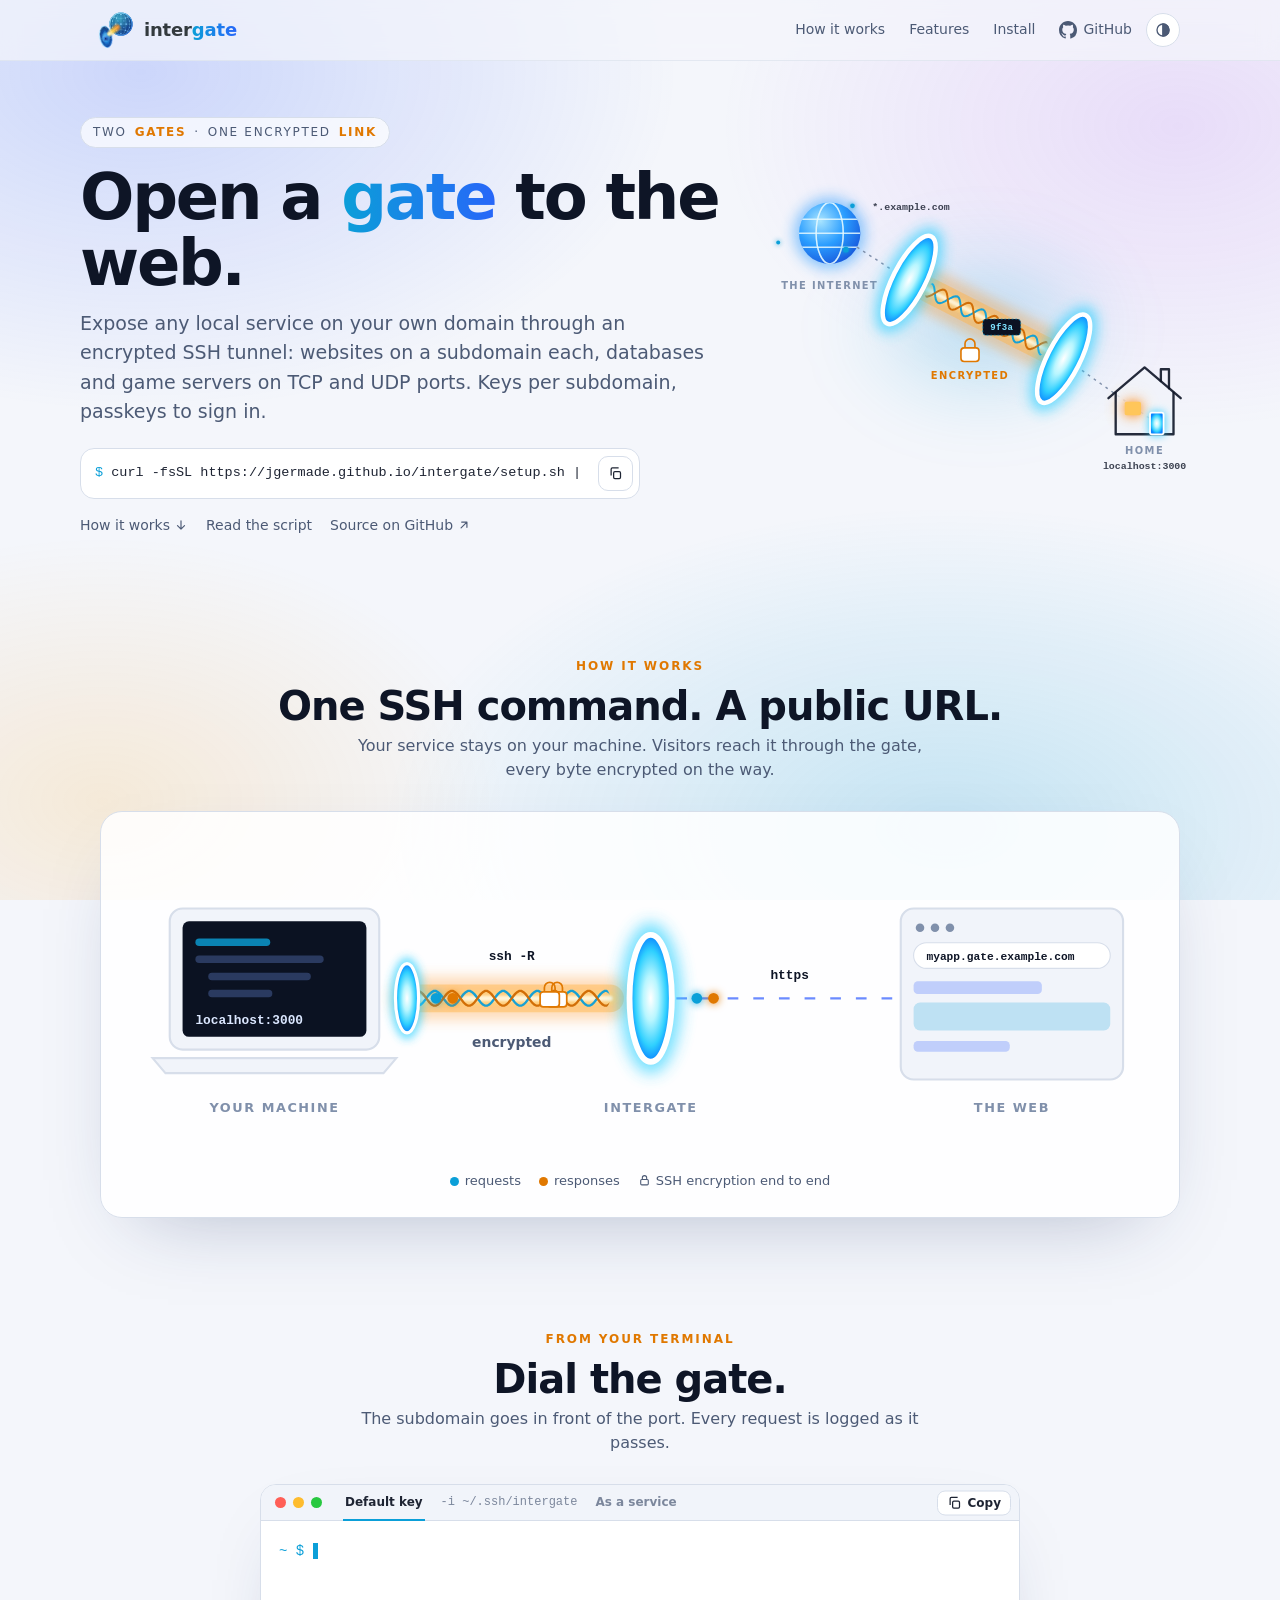
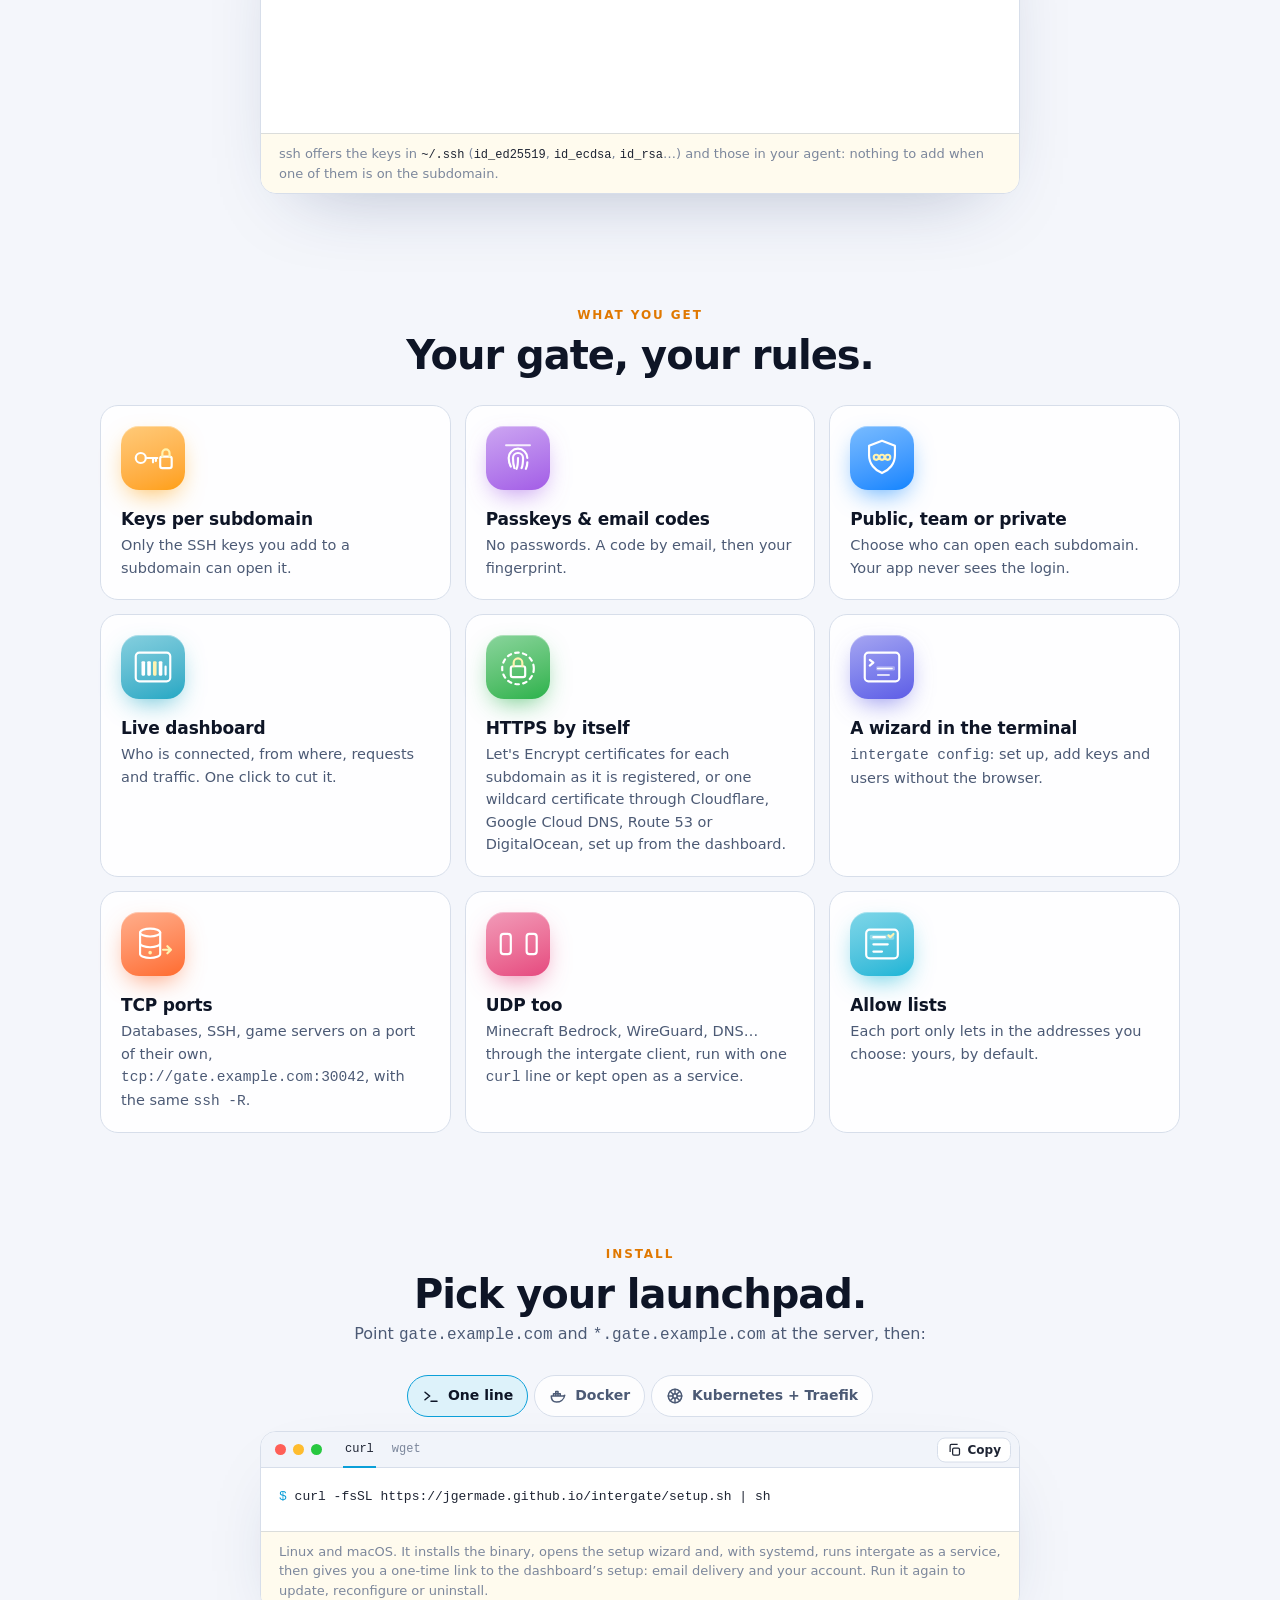
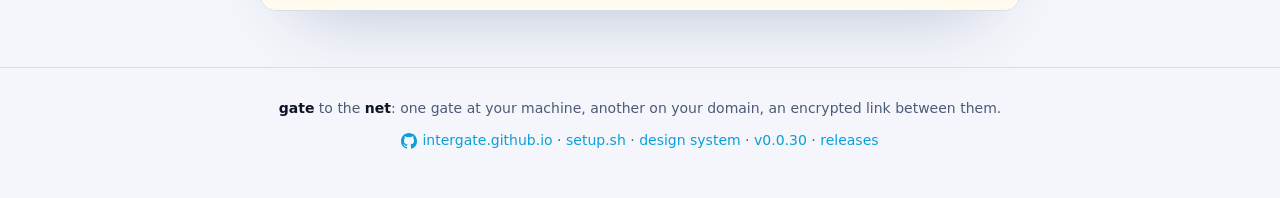
==== commit 8f142a38: "Release v0.0.30" ====
--- a/pages/index.html
+++ b/pages/index.html
@@ -1182,7 +1182,7 @@
 <footer>
   <div class="wrap">
     <div class="name"><b>gate</b> to the <b>net</b>: one gate at your machine, another on your domain, an encrypted link between them.</div>
-    <div><a class="gh" href="https://github.com/jgermade/intergate" aria-label="intergate on GitHub"><svg viewBox="0 0 16 16" aria-hidden="true"><path d="M8 0C3.58 0 0 3.58 0 8a8 8 0 0 0 5.47 7.59c.4.07.55-.17.55-.38v-1.34c-2.23.48-2.7-1.07-2.7-1.07-.36-.92-.89-1.17-.89-1.17-.73-.5.06-.49.06-.49.8.06 1.23.83 1.23.83.72 1.23 1.88.87 2.34.67.07-.52.28-.87.5-1.07-1.78-.2-3.64-.89-3.64-3.95 0-.87.31-1.59.82-2.15-.08-.2-.36-1.02.08-2.12 0 0 .67-.21 2.2.82a7.6 7.6 0 0 1 4 0c1.53-1.04 2.2-.82 2.2-.82.44 1.1.16 1.92.08 2.12.51.56.82 1.27.82 2.15 0 3.07-1.87 3.75-3.65 3.95.29.25.54.73.54 1.48v2.2c0 .21.15.46.55.38A8 8 0 0 0 16 8c0-4.42-3.58-8-8-8Z"/></svg>intergate.github.io</a> · <a href="./setup.sh">setup.sh</a> · <a href="./theme/">design system</a> · <a href="https://github.com/jgermade/intergate/releases/tag/v0.0.29">v0.0.29</a> · <a href="https://github.com/jgermade/intergate/releases">releases</a></div>
+    <div><a class="gh" href="https://github.com/jgermade/intergate" aria-label="intergate on GitHub"><svg viewBox="0 0 16 16" aria-hidden="true"><path d="M8 0C3.58 0 0 3.58 0 8a8 8 0 0 0 5.47 7.59c.4.07.55-.17.55-.38v-1.34c-2.23.48-2.7-1.07-2.7-1.07-.36-.92-.89-1.17-.89-1.17-.73-.5.06-.49.06-.49.8.06 1.23.83 1.23.83.72 1.23 1.88.87 2.34.67.07-.52.28-.87.5-1.07-1.78-.2-3.64-.89-3.64-3.95 0-.87.31-1.59.82-2.15-.08-.2-.36-1.02.08-2.12 0 0 .67-.21 2.2.82a7.6 7.6 0 0 1 4 0c1.53-1.04 2.2-.82 2.2-.82.44 1.1.16 1.92.08 2.12.51.56.82 1.27.82 2.15 0 3.07-1.87 3.75-3.65 3.95.29.25.54.73.54 1.48v2.2c0 .21.15.46.55.38A8 8 0 0 0 16 8c0-4.42-3.58-8-8-8Z"/></svg>intergate.github.io</a> · <a href="./setup.sh">setup.sh</a> · <a href="./theme/">design system</a> · <a href="https://github.com/jgermade/intergate/releases/tag/v0.0.30">v0.0.30</a> · <a href="https://github.com/jgermade/intergate/releases">releases</a></div>
   </div>
 </footer>
 
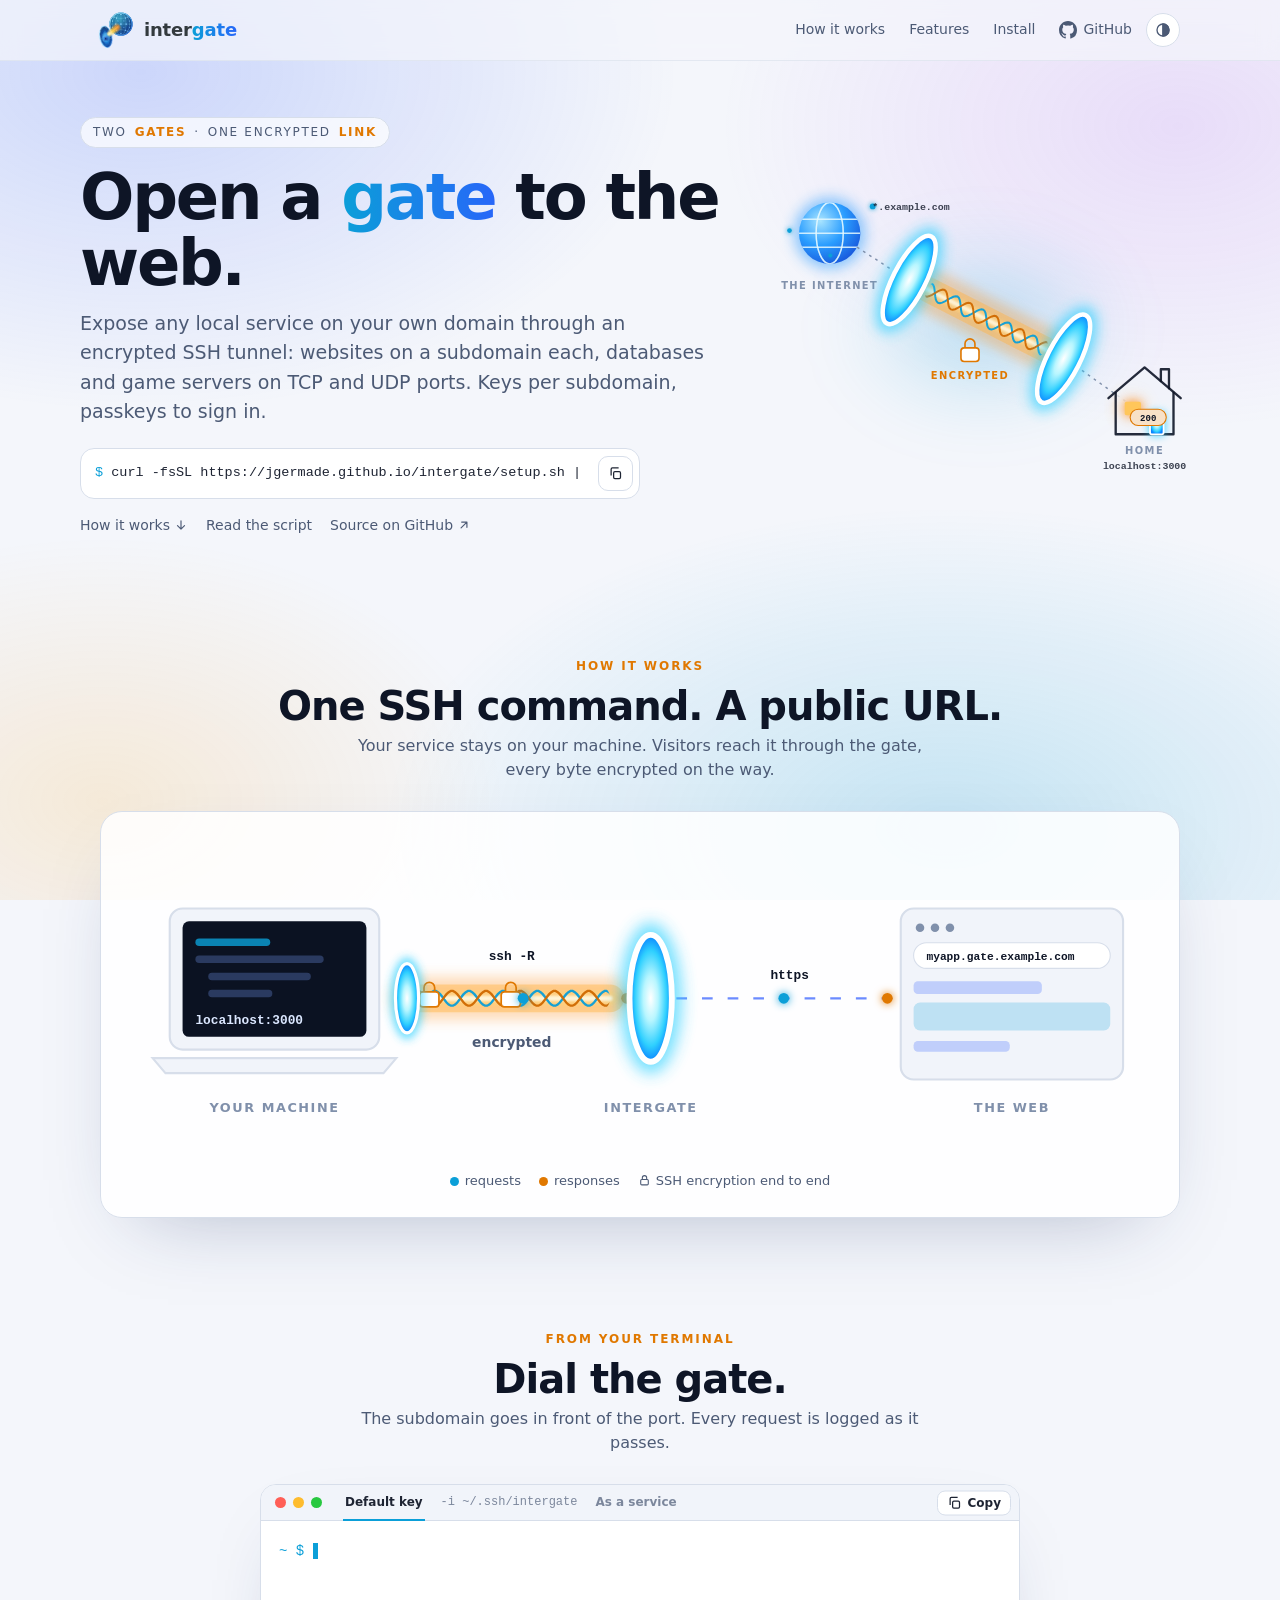
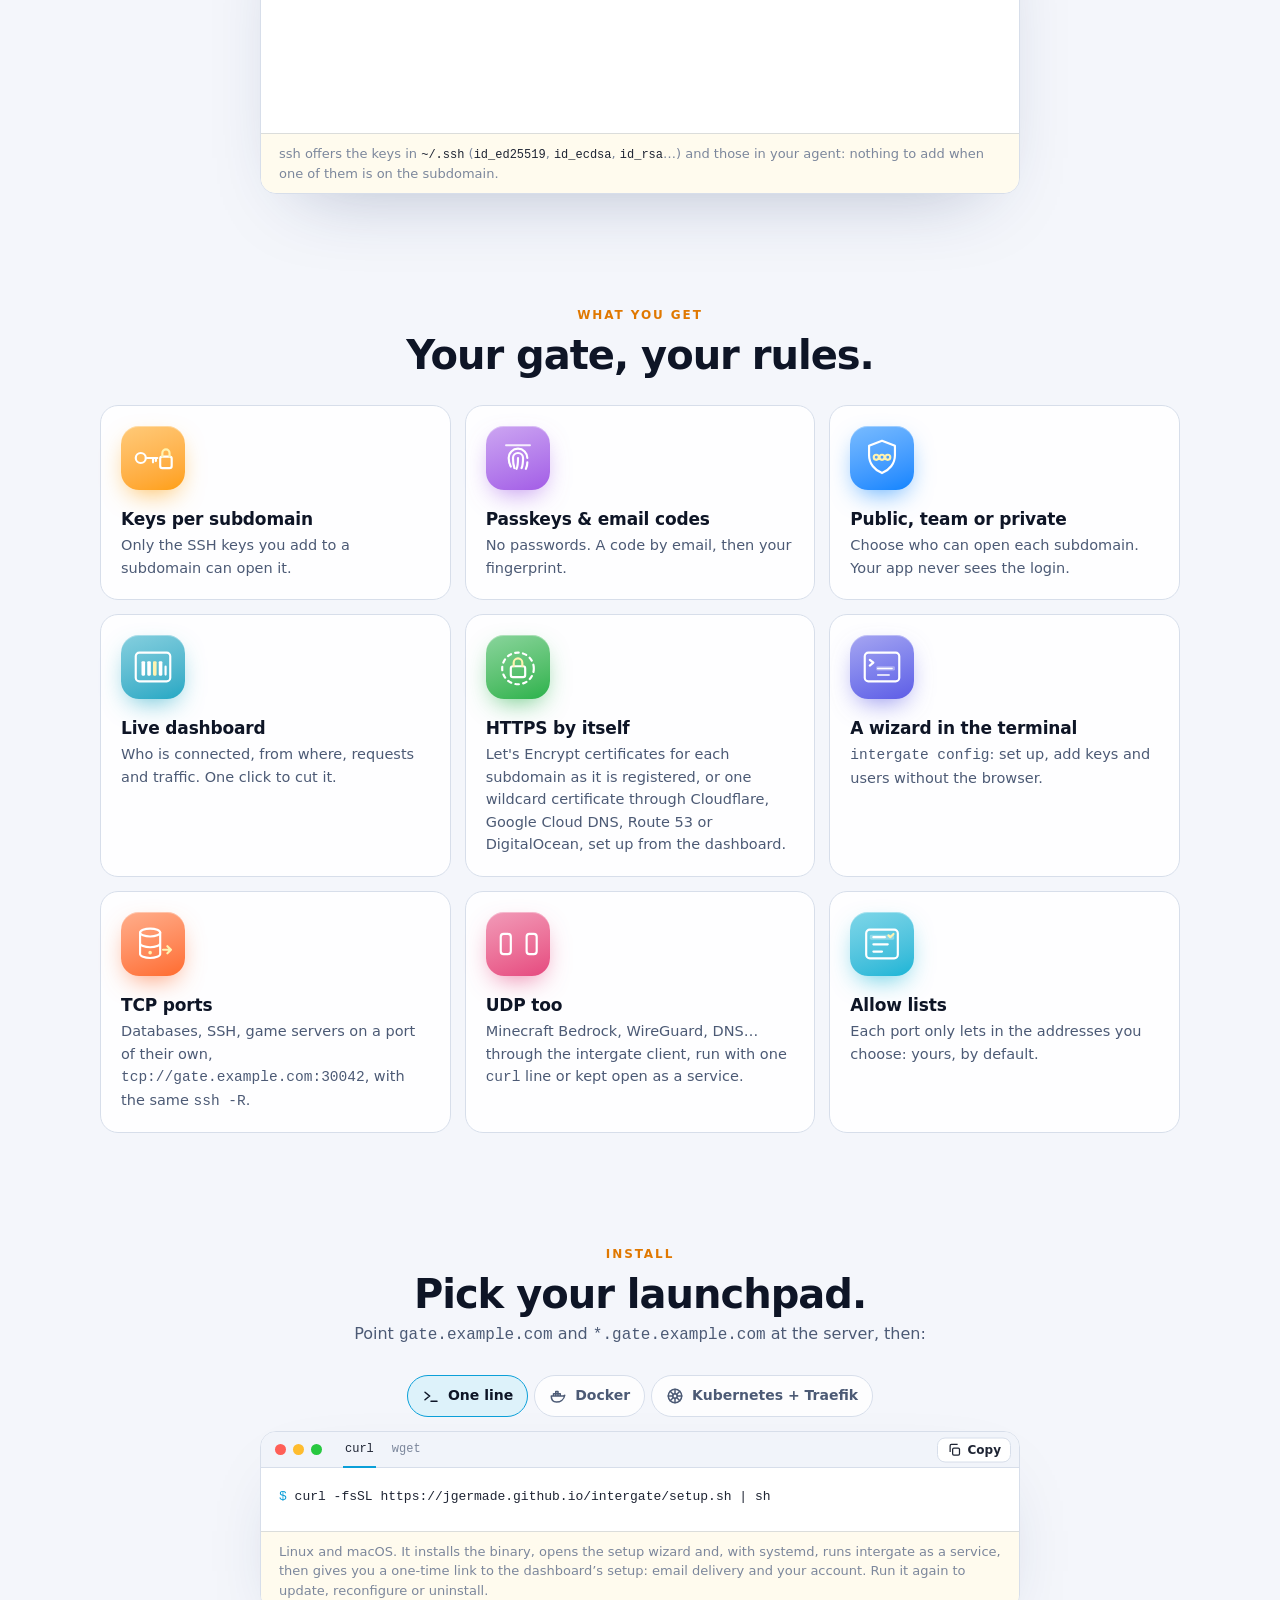
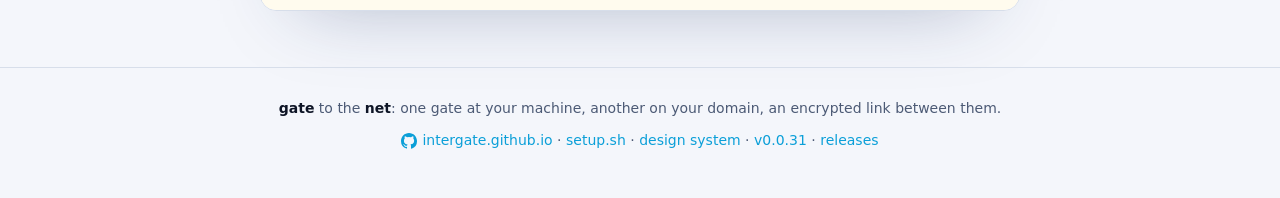
==== commit 032384c4: "Release v0.0.31" ====
--- a/pages/index.html
+++ b/pages/index.html
@@ -1182,7 +1182,7 @@
 <footer>
   <div class="wrap">
     <div class="name"><b>gate</b> to the <b>net</b>: one gate at your machine, another on your domain, an encrypted link between them.</div>
-    <div><a class="gh" href="https://github.com/jgermade/intergate" aria-label="intergate on GitHub"><svg viewBox="0 0 16 16" aria-hidden="true"><path d="M8 0C3.58 0 0 3.58 0 8a8 8 0 0 0 5.47 7.59c.4.07.55-.17.55-.38v-1.34c-2.23.48-2.7-1.07-2.7-1.07-.36-.92-.89-1.17-.89-1.17-.73-.5.06-.49.06-.49.8.06 1.23.83 1.23.83.72 1.23 1.88.87 2.34.67.07-.52.28-.87.5-1.07-1.78-.2-3.64-.89-3.64-3.95 0-.87.31-1.59.82-2.15-.08-.2-.36-1.02.08-2.12 0 0 .67-.21 2.2.82a7.6 7.6 0 0 1 4 0c1.53-1.04 2.2-.82 2.2-.82.44 1.1.16 1.92.08 2.12.51.56.82 1.27.82 2.15 0 3.07-1.87 3.75-3.65 3.95.29.25.54.73.54 1.48v2.2c0 .21.15.46.55.38A8 8 0 0 0 16 8c0-4.42-3.58-8-8-8Z"/></svg>intergate.github.io</a> · <a href="./setup.sh">setup.sh</a> · <a href="./theme/">design system</a> · <a href="https://github.com/jgermade/intergate/releases/tag/v0.0.30">v0.0.30</a> · <a href="https://github.com/jgermade/intergate/releases">releases</a></div>
+    <div><a class="gh" href="https://github.com/jgermade/intergate" aria-label="intergate on GitHub"><svg viewBox="0 0 16 16" aria-hidden="true"><path d="M8 0C3.58 0 0 3.58 0 8a8 8 0 0 0 5.47 7.59c.4.07.55-.17.55-.38v-1.34c-2.23.48-2.7-1.07-2.7-1.07-.36-.92-.89-1.17-.89-1.17-.73-.5.06-.49.06-.49.8.06 1.23.83 1.23.83.72 1.23 1.88.87 2.34.67.07-.52.28-.87.5-1.07-1.78-.2-3.64-.89-3.64-3.95 0-.87.31-1.59.82-2.15-.08-.2-.36-1.02.08-2.12 0 0 .67-.21 2.2.82a7.6 7.6 0 0 1 4 0c1.53-1.04 2.2-.82 2.2-.82.44 1.1.16 1.92.08 2.12.51.56.82 1.27.82 2.15 0 3.07-1.87 3.75-3.65 3.95.29.25.54.73.54 1.48v2.2c0 .21.15.46.55.38A8 8 0 0 0 16 8c0-4.42-3.58-8-8-8Z"/></svg>intergate.github.io</a> · <a href="./setup.sh">setup.sh</a> · <a href="./theme/">design system</a> · <a href="https://github.com/jgermade/intergate/releases/tag/v0.0.31">v0.0.31</a> · <a href="https://github.com/jgermade/intergate/releases">releases</a></div>
   </div>
 </footer>
 
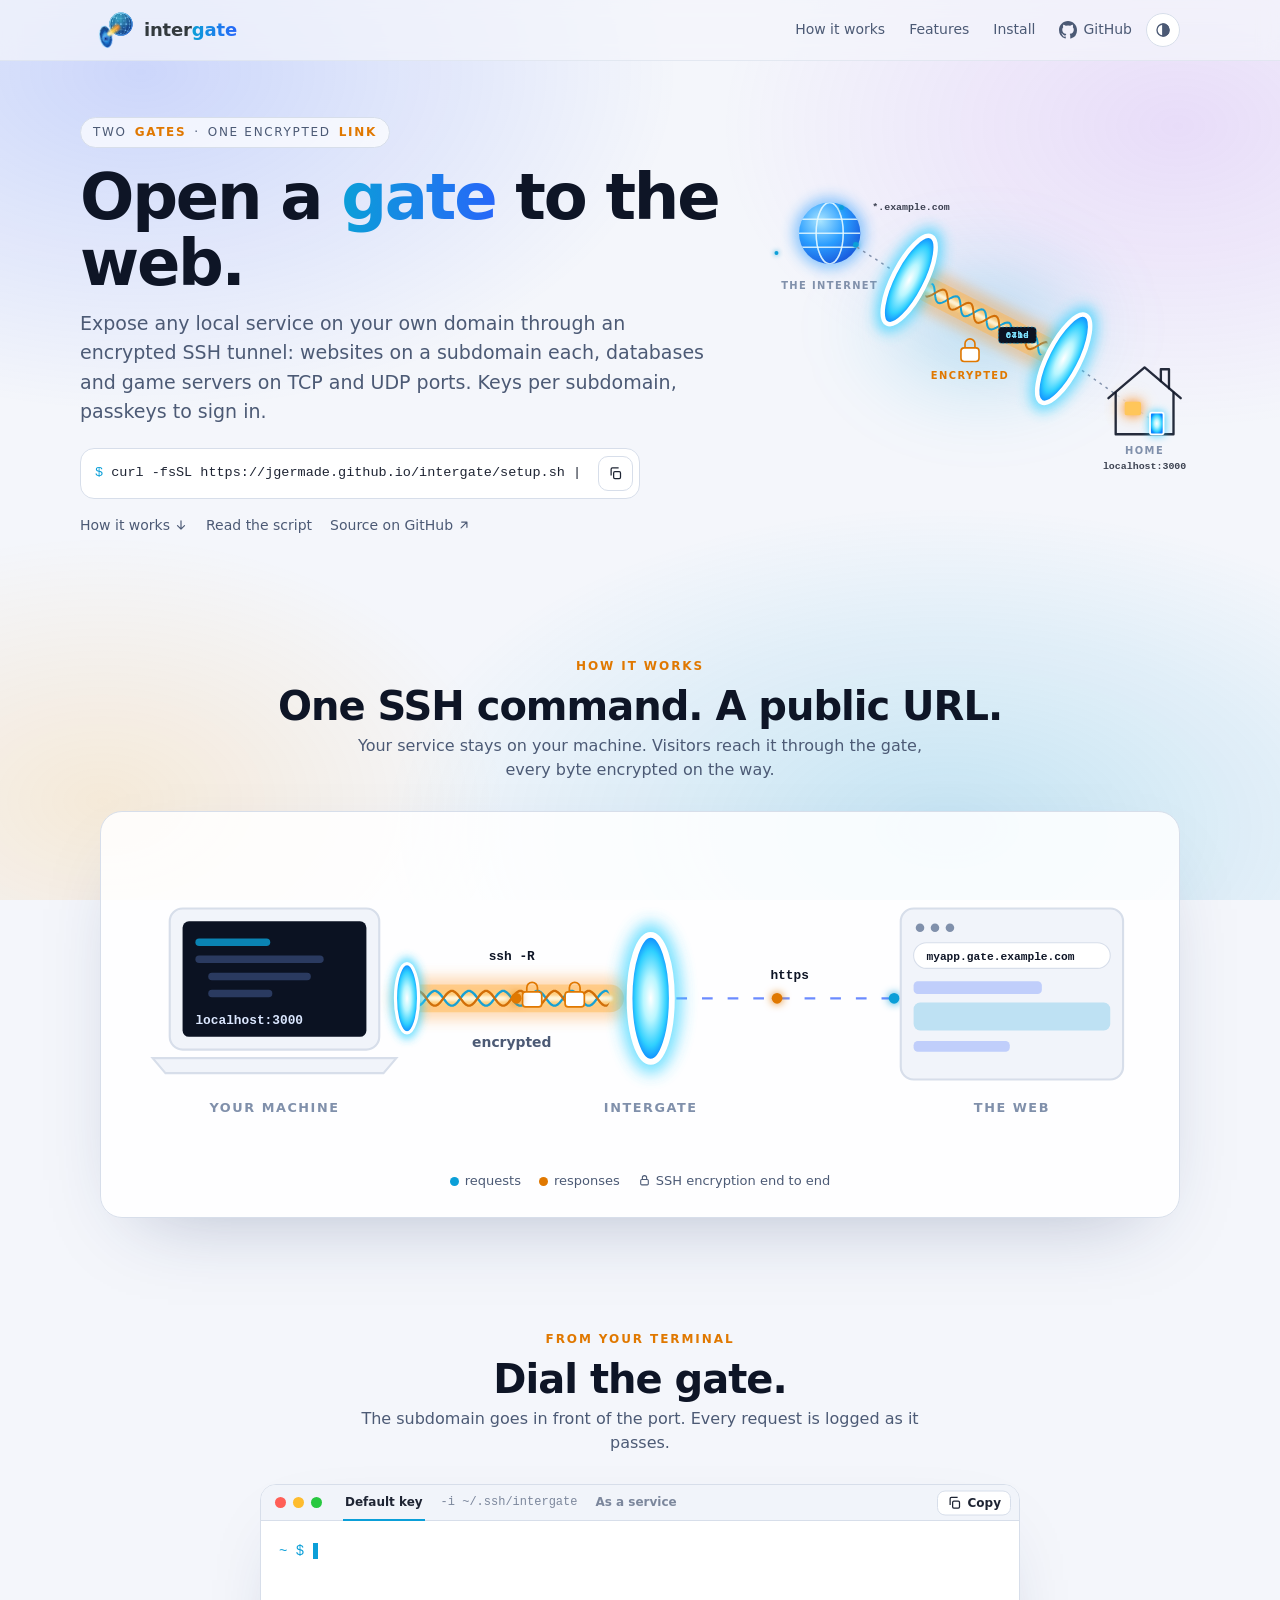
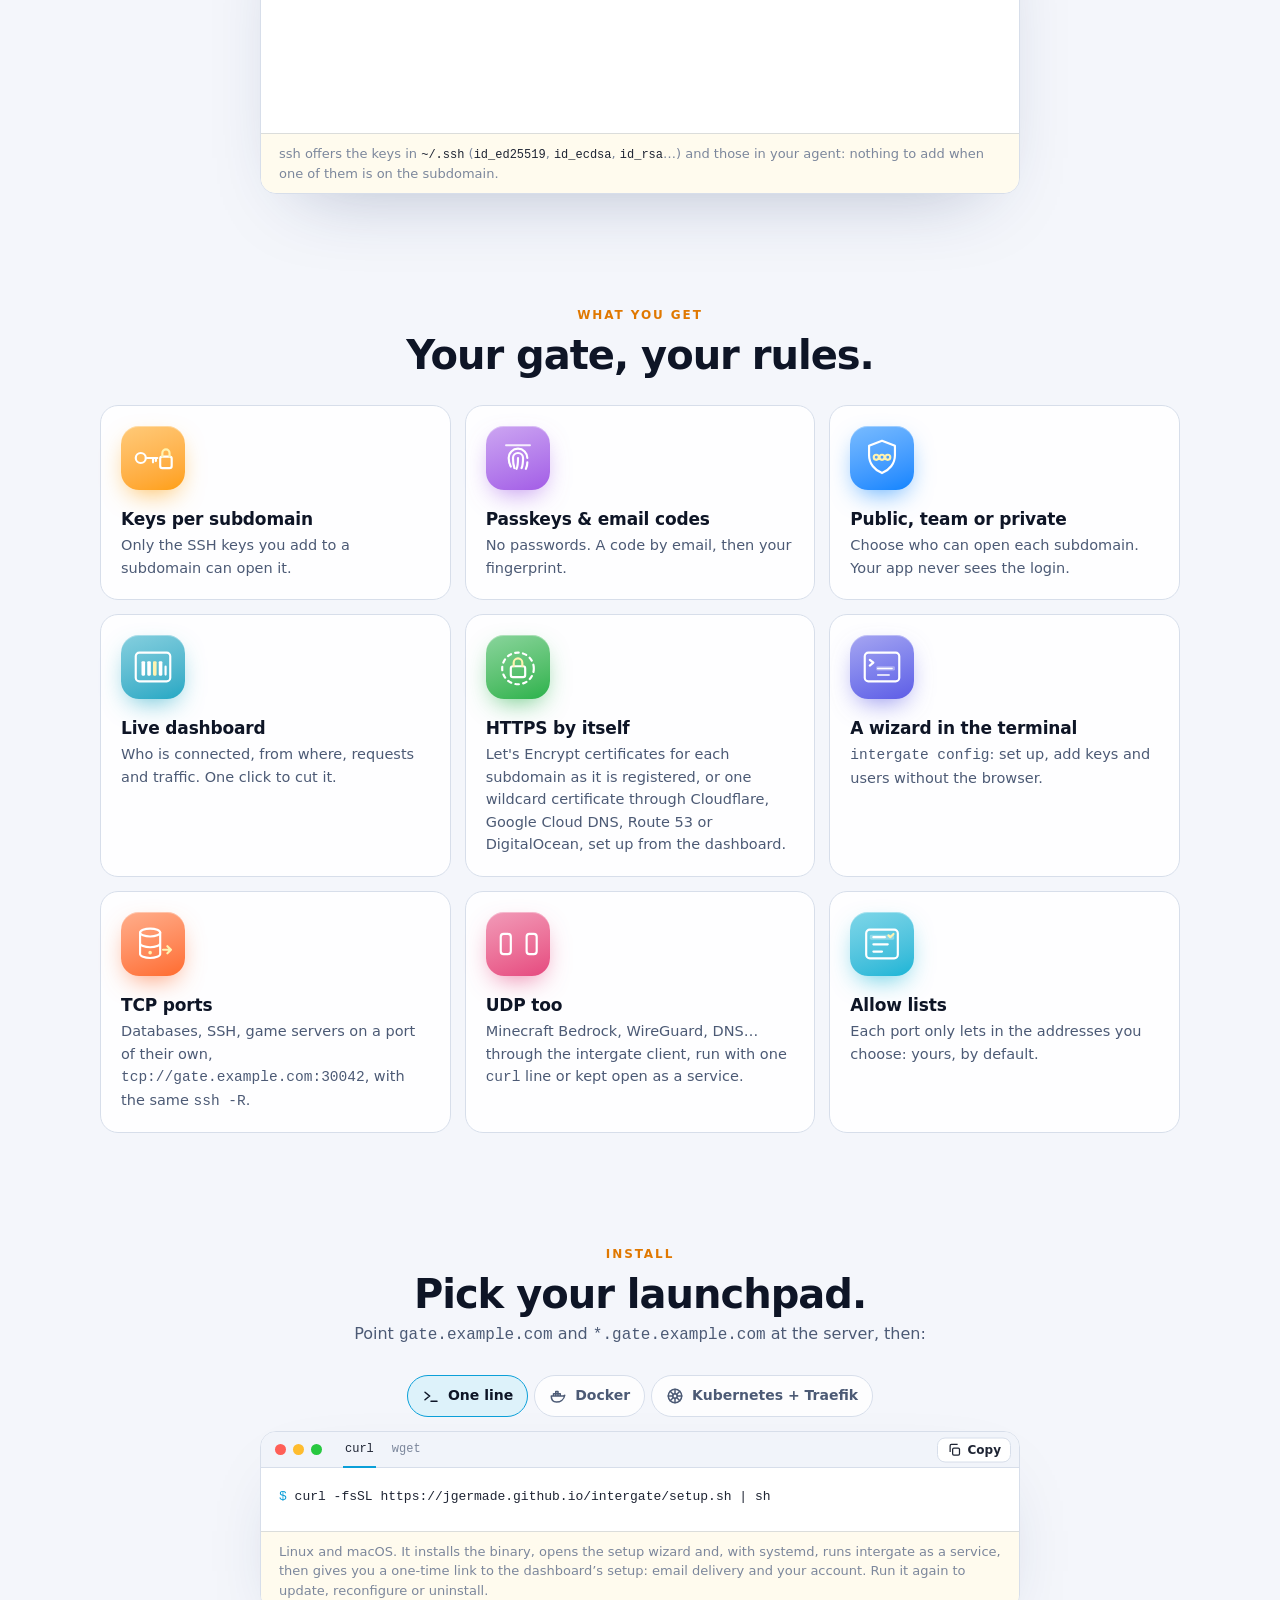
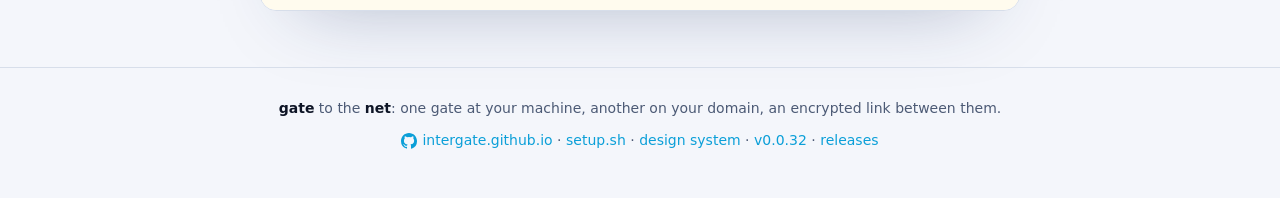
==== commit b1f1401a: "Release v0.0.32" ====
--- a/pages/index.html
+++ b/pages/index.html
@@ -1182,7 +1182,7 @@
 <footer>
   <div class="wrap">
     <div class="name"><b>gate</b> to the <b>net</b>: one gate at your machine, another on your domain, an encrypted link between them.</div>
-    <div><a class="gh" href="https://github.com/jgermade/intergate" aria-label="intergate on GitHub"><svg viewBox="0 0 16 16" aria-hidden="true"><path d="M8 0C3.58 0 0 3.58 0 8a8 8 0 0 0 5.47 7.59c.4.07.55-.17.55-.38v-1.34c-2.23.48-2.7-1.07-2.7-1.07-.36-.92-.89-1.17-.89-1.17-.73-.5.06-.49.06-.49.8.06 1.23.83 1.23.83.72 1.23 1.88.87 2.34.67.07-.52.28-.87.5-1.07-1.78-.2-3.64-.89-3.64-3.95 0-.87.31-1.59.82-2.15-.08-.2-.36-1.02.08-2.12 0 0 .67-.21 2.2.82a7.6 7.6 0 0 1 4 0c1.53-1.04 2.2-.82 2.2-.82.44 1.1.16 1.92.08 2.12.51.56.82 1.27.82 2.15 0 3.07-1.87 3.75-3.65 3.95.29.25.54.73.54 1.48v2.2c0 .21.15.46.55.38A8 8 0 0 0 16 8c0-4.42-3.58-8-8-8Z"/></svg>intergate.github.io</a> · <a href="./setup.sh">setup.sh</a> · <a href="./theme/">design system</a> · <a href="https://github.com/jgermade/intergate/releases/tag/v0.0.31">v0.0.31</a> · <a href="https://github.com/jgermade/intergate/releases">releases</a></div>
+    <div><a class="gh" href="https://github.com/jgermade/intergate" aria-label="intergate on GitHub"><svg viewBox="0 0 16 16" aria-hidden="true"><path d="M8 0C3.58 0 0 3.58 0 8a8 8 0 0 0 5.47 7.59c.4.07.55-.17.55-.38v-1.34c-2.23.48-2.7-1.07-2.7-1.07-.36-.92-.89-1.17-.89-1.17-.73-.5.06-.49.06-.49.8.06 1.23.83 1.23.83.72 1.23 1.88.87 2.34.67.07-.52.28-.87.5-1.07-1.78-.2-3.64-.89-3.64-3.95 0-.87.31-1.59.82-2.15-.08-.2-.36-1.02.08-2.12 0 0 .67-.21 2.2.82a7.6 7.6 0 0 1 4 0c1.53-1.04 2.2-.82 2.2-.82.44 1.1.16 1.92.08 2.12.51.56.82 1.27.82 2.15 0 3.07-1.87 3.75-3.65 3.95.29.25.54.73.54 1.48v2.2c0 .21.15.46.55.38A8 8 0 0 0 16 8c0-4.42-3.58-8-8-8Z"/></svg>intergate.github.io</a> · <a href="./setup.sh">setup.sh</a> · <a href="./theme/">design system</a> · <a href="https://github.com/jgermade/intergate/releases/tag/v0.0.32">v0.0.32</a> · <a href="https://github.com/jgermade/intergate/releases">releases</a></div>
   </div>
 </footer>
 
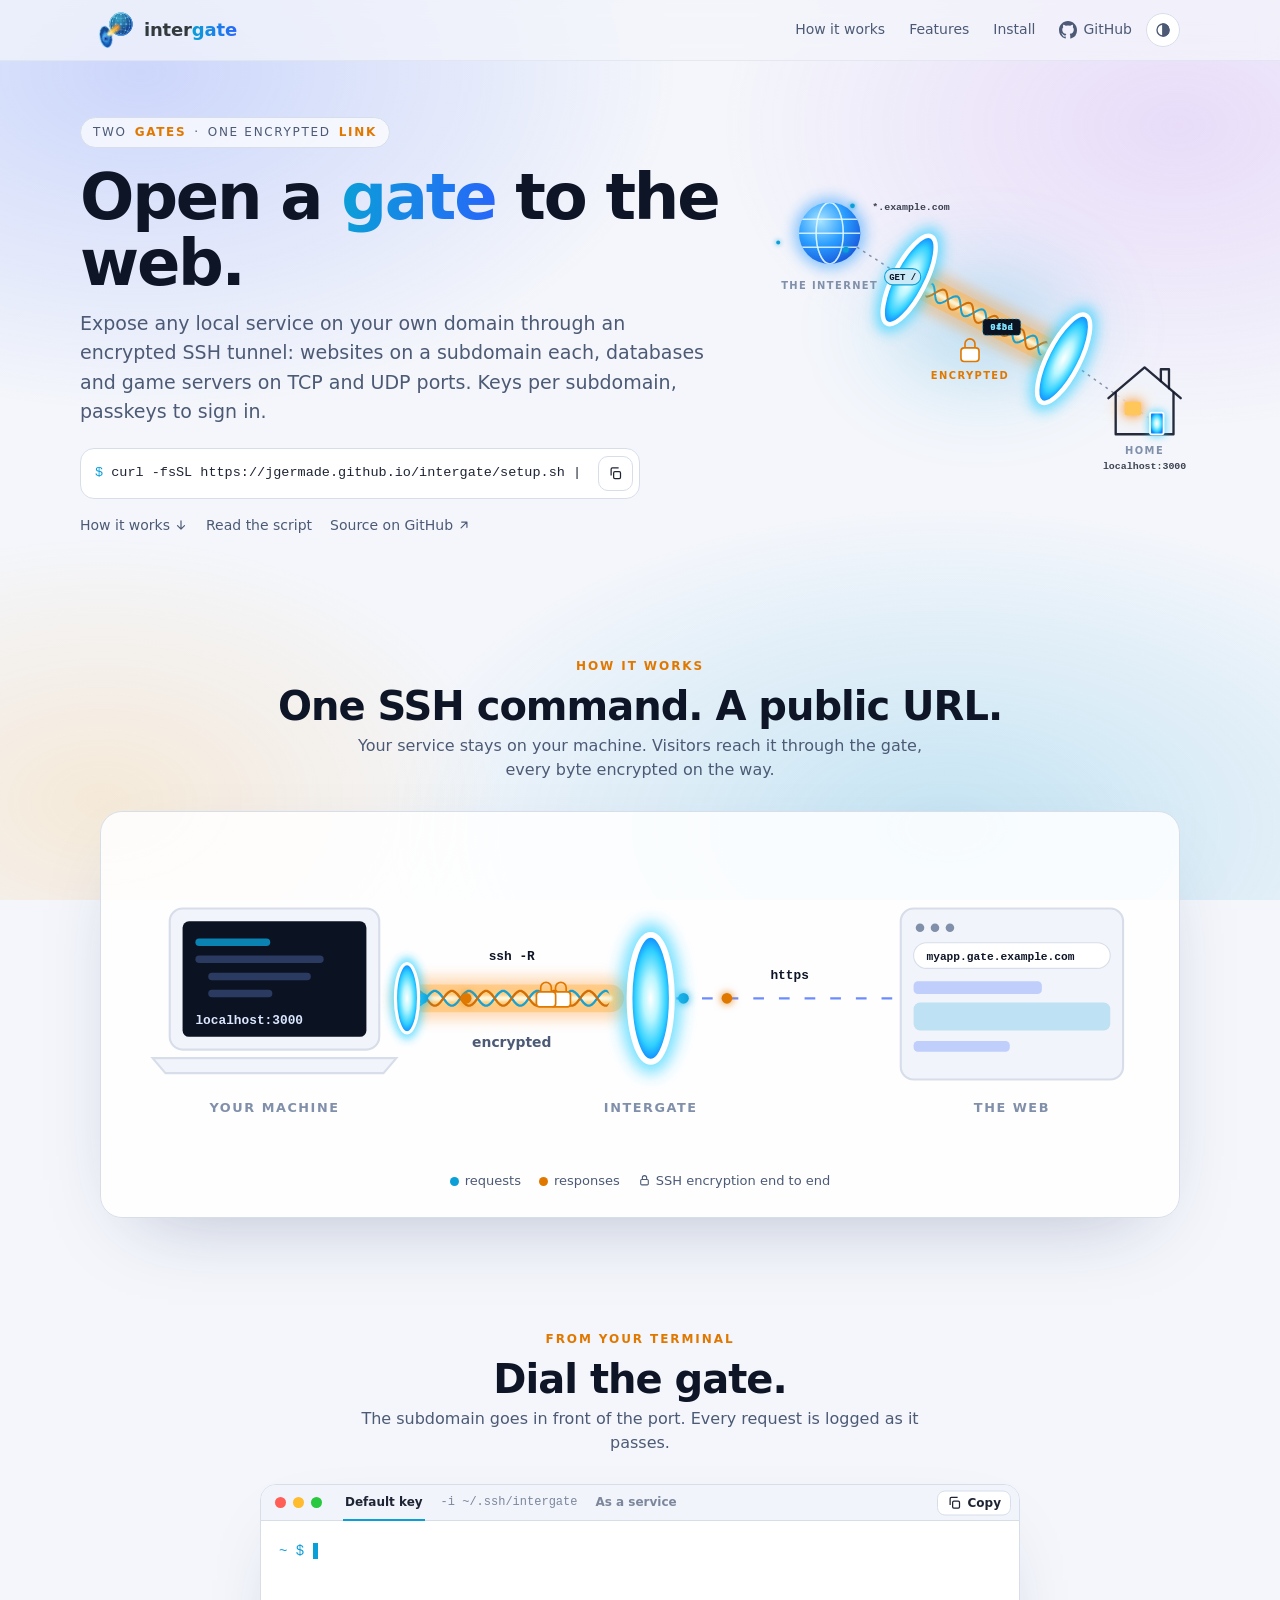
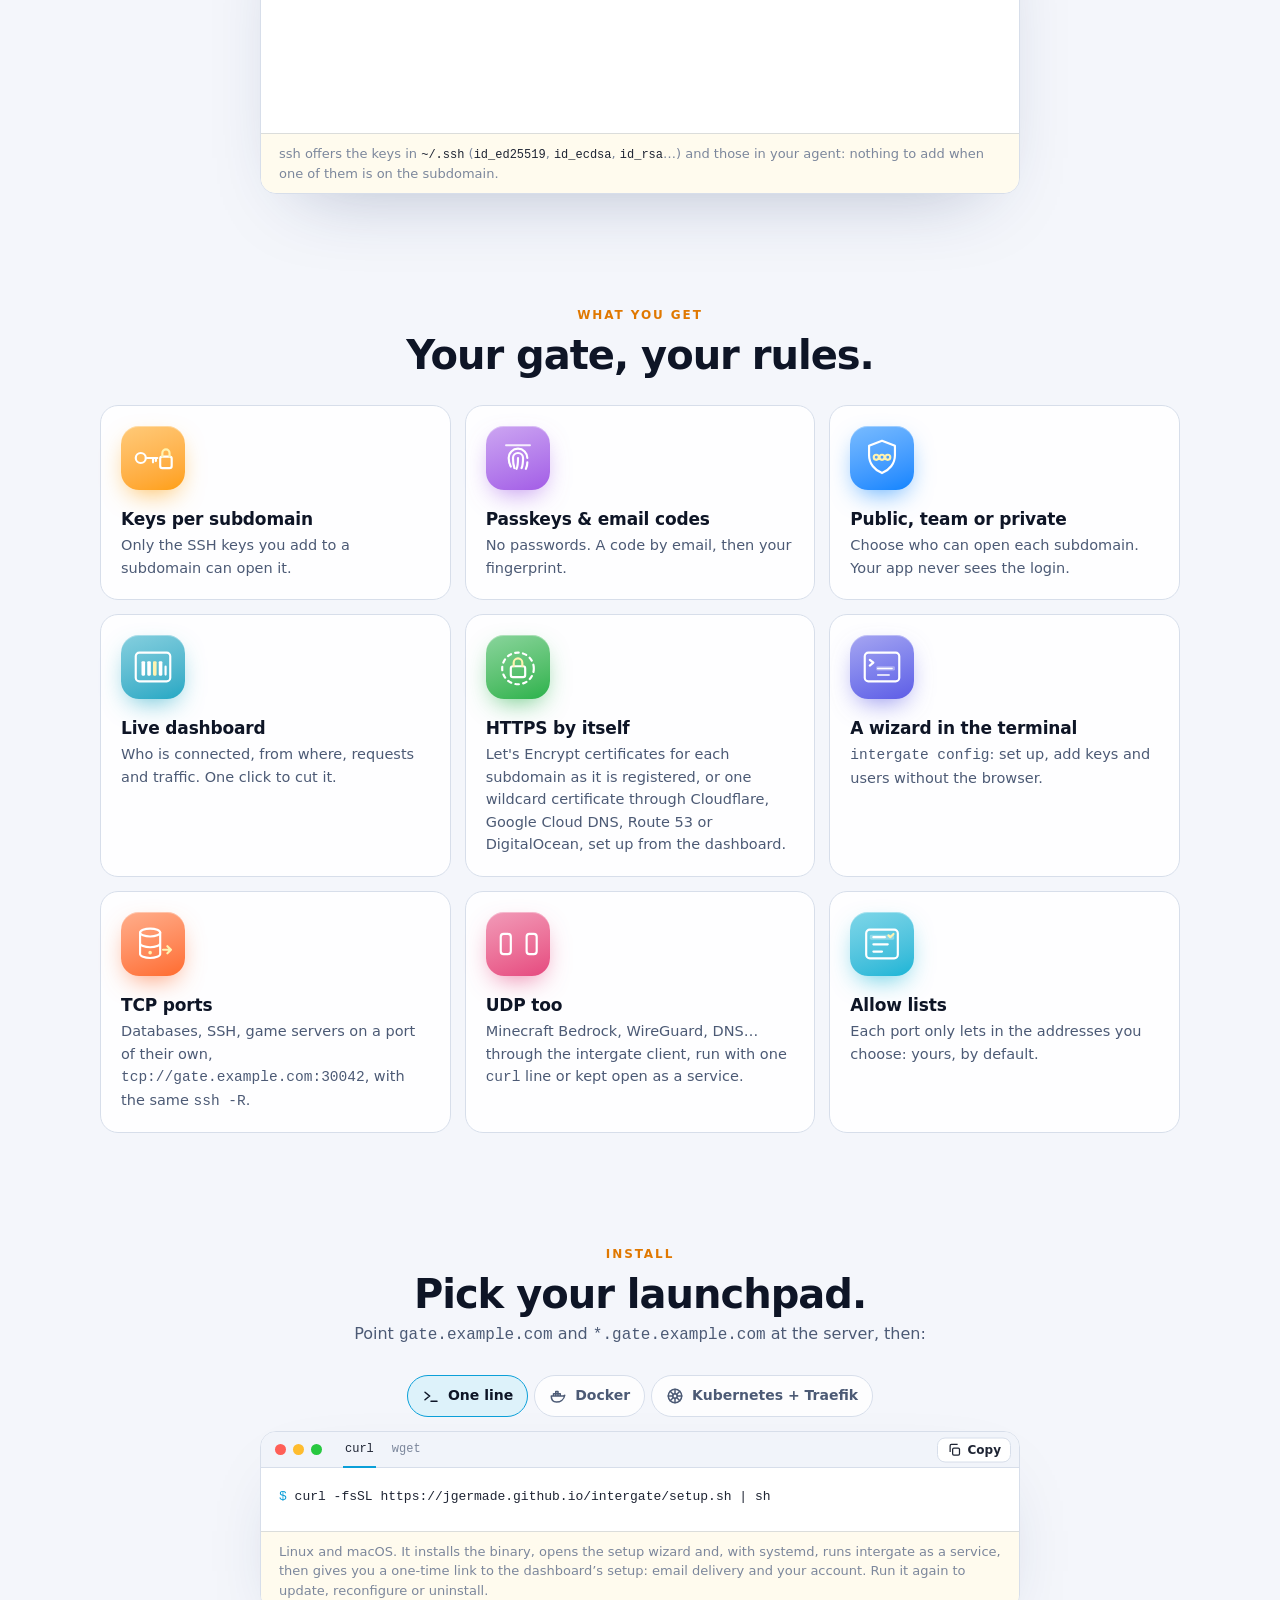
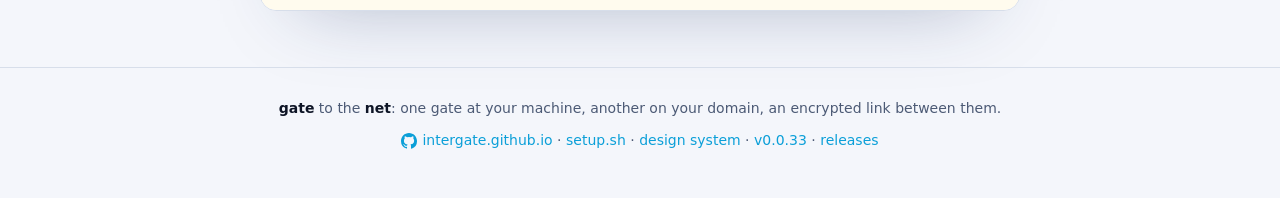
==== commit 7273c6a9: "Release v0.0.33" ====
--- a/pages/index.html
+++ b/pages/index.html
@@ -1182,7 +1182,7 @@
 <footer>
   <div class="wrap">
     <div class="name"><b>gate</b> to the <b>net</b>: one gate at your machine, another on your domain, an encrypted link between them.</div>
-    <div><a class="gh" href="https://github.com/jgermade/intergate" aria-label="intergate on GitHub"><svg viewBox="0 0 16 16" aria-hidden="true"><path d="M8 0C3.58 0 0 3.58 0 8a8 8 0 0 0 5.47 7.59c.4.07.55-.17.55-.38v-1.34c-2.23.48-2.7-1.07-2.7-1.07-.36-.92-.89-1.17-.89-1.17-.73-.5.06-.49.06-.49.8.06 1.23.83 1.23.83.72 1.23 1.88.87 2.34.67.07-.52.28-.87.5-1.07-1.78-.2-3.64-.89-3.64-3.95 0-.87.31-1.59.82-2.15-.08-.2-.36-1.02.08-2.12 0 0 .67-.21 2.2.82a7.6 7.6 0 0 1 4 0c1.53-1.04 2.2-.82 2.2-.82.44 1.1.16 1.92.08 2.12.51.56.82 1.27.82 2.15 0 3.07-1.87 3.75-3.65 3.95.29.25.54.73.54 1.48v2.2c0 .21.15.46.55.38A8 8 0 0 0 16 8c0-4.42-3.58-8-8-8Z"/></svg>intergate.github.io</a> · <a href="./setup.sh">setup.sh</a> · <a href="./theme/">design system</a> · <a href="https://github.com/jgermade/intergate/releases/tag/v0.0.32">v0.0.32</a> · <a href="https://github.com/jgermade/intergate/releases">releases</a></div>
+    <div><a class="gh" href="https://github.com/jgermade/intergate" aria-label="intergate on GitHub"><svg viewBox="0 0 16 16" aria-hidden="true"><path d="M8 0C3.58 0 0 3.58 0 8a8 8 0 0 0 5.47 7.59c.4.07.55-.17.55-.38v-1.34c-2.23.48-2.7-1.07-2.7-1.07-.36-.92-.89-1.17-.89-1.17-.73-.5.06-.49.06-.49.8.06 1.23.83 1.23.83.72 1.23 1.88.87 2.34.67.07-.52.28-.87.5-1.07-1.78-.2-3.64-.89-3.64-3.95 0-.87.31-1.59.82-2.15-.08-.2-.36-1.02.08-2.12 0 0 .67-.21 2.2.82a7.6 7.6 0 0 1 4 0c1.53-1.04 2.2-.82 2.2-.82.44 1.1.16 1.92.08 2.12.51.56.82 1.27.82 2.15 0 3.07-1.87 3.75-3.65 3.95.29.25.54.73.54 1.48v2.2c0 .21.15.46.55.38A8 8 0 0 0 16 8c0-4.42-3.58-8-8-8Z"/></svg>intergate.github.io</a> · <a href="./setup.sh">setup.sh</a> · <a href="./theme/">design system</a> · <a href="https://github.com/jgermade/intergate/releases/tag/v0.0.33">v0.0.33</a> · <a href="https://github.com/jgermade/intergate/releases">releases</a></div>
   </div>
 </footer>
 
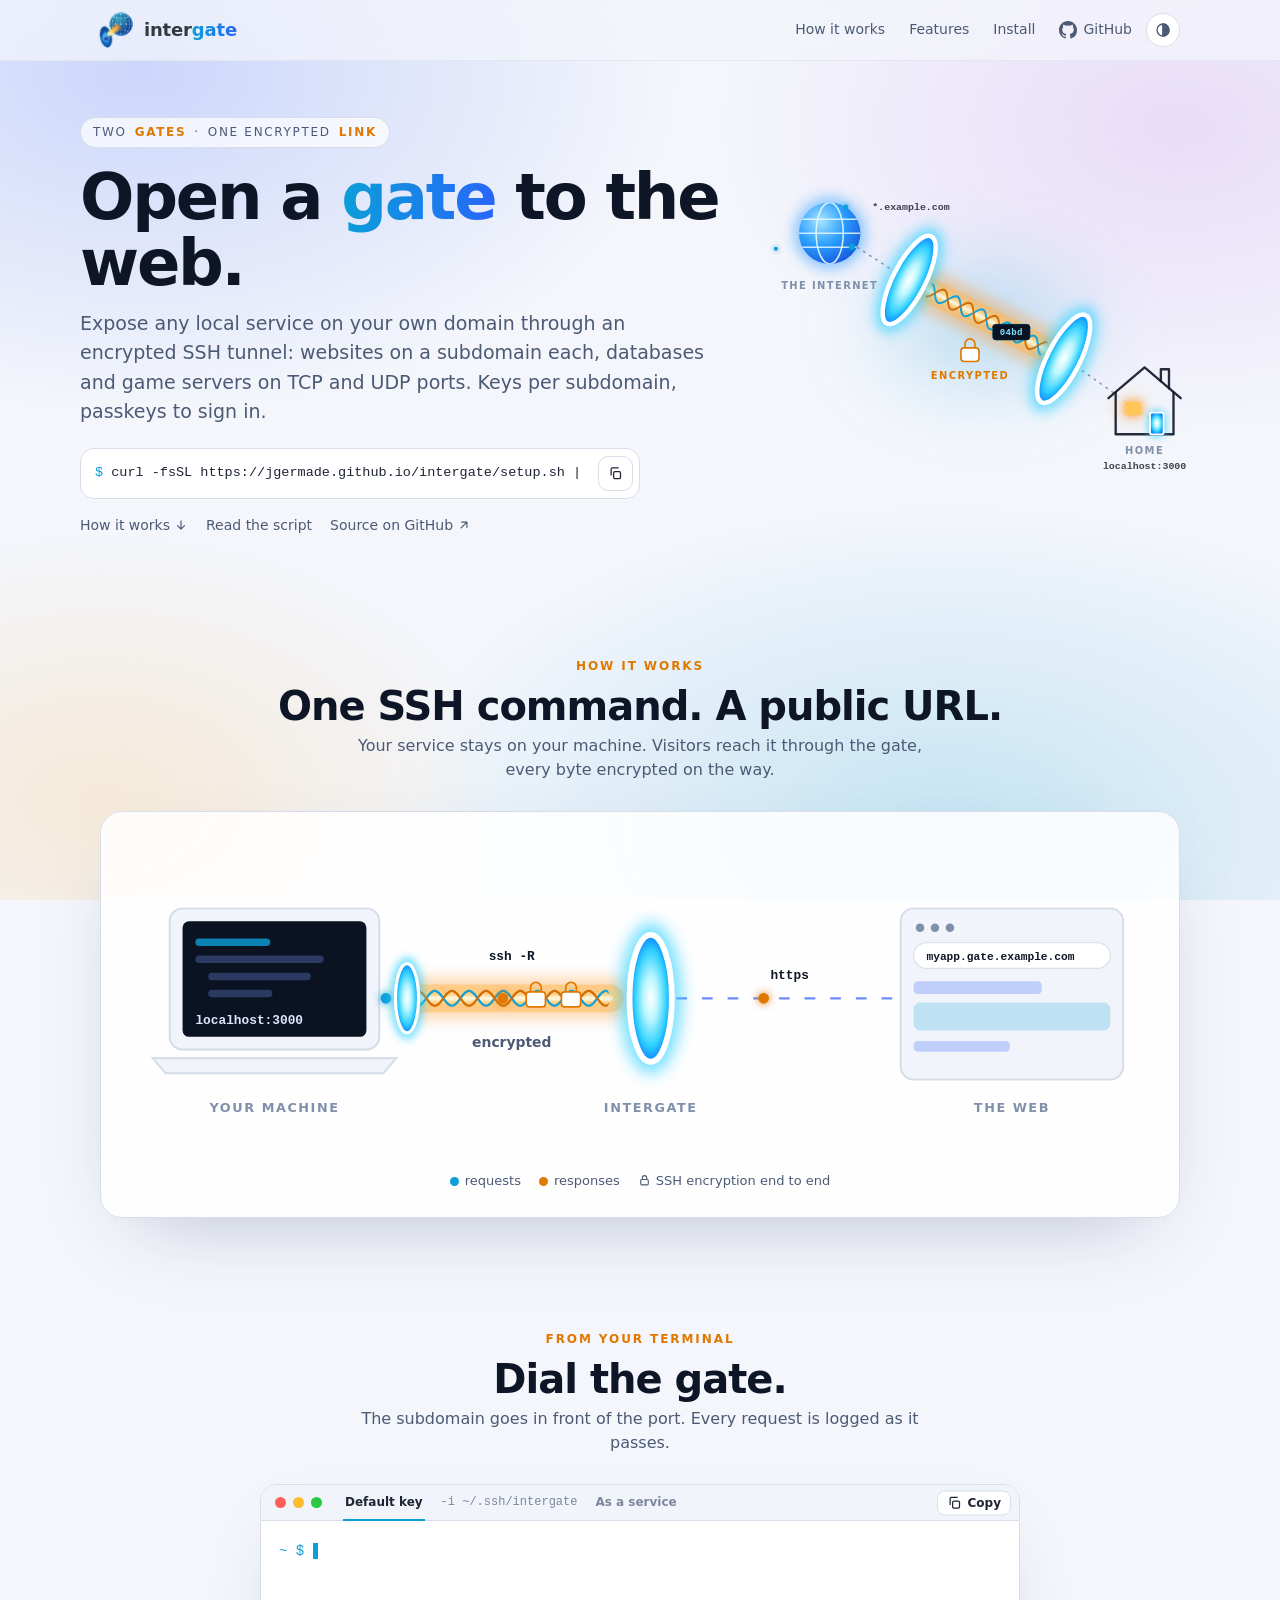
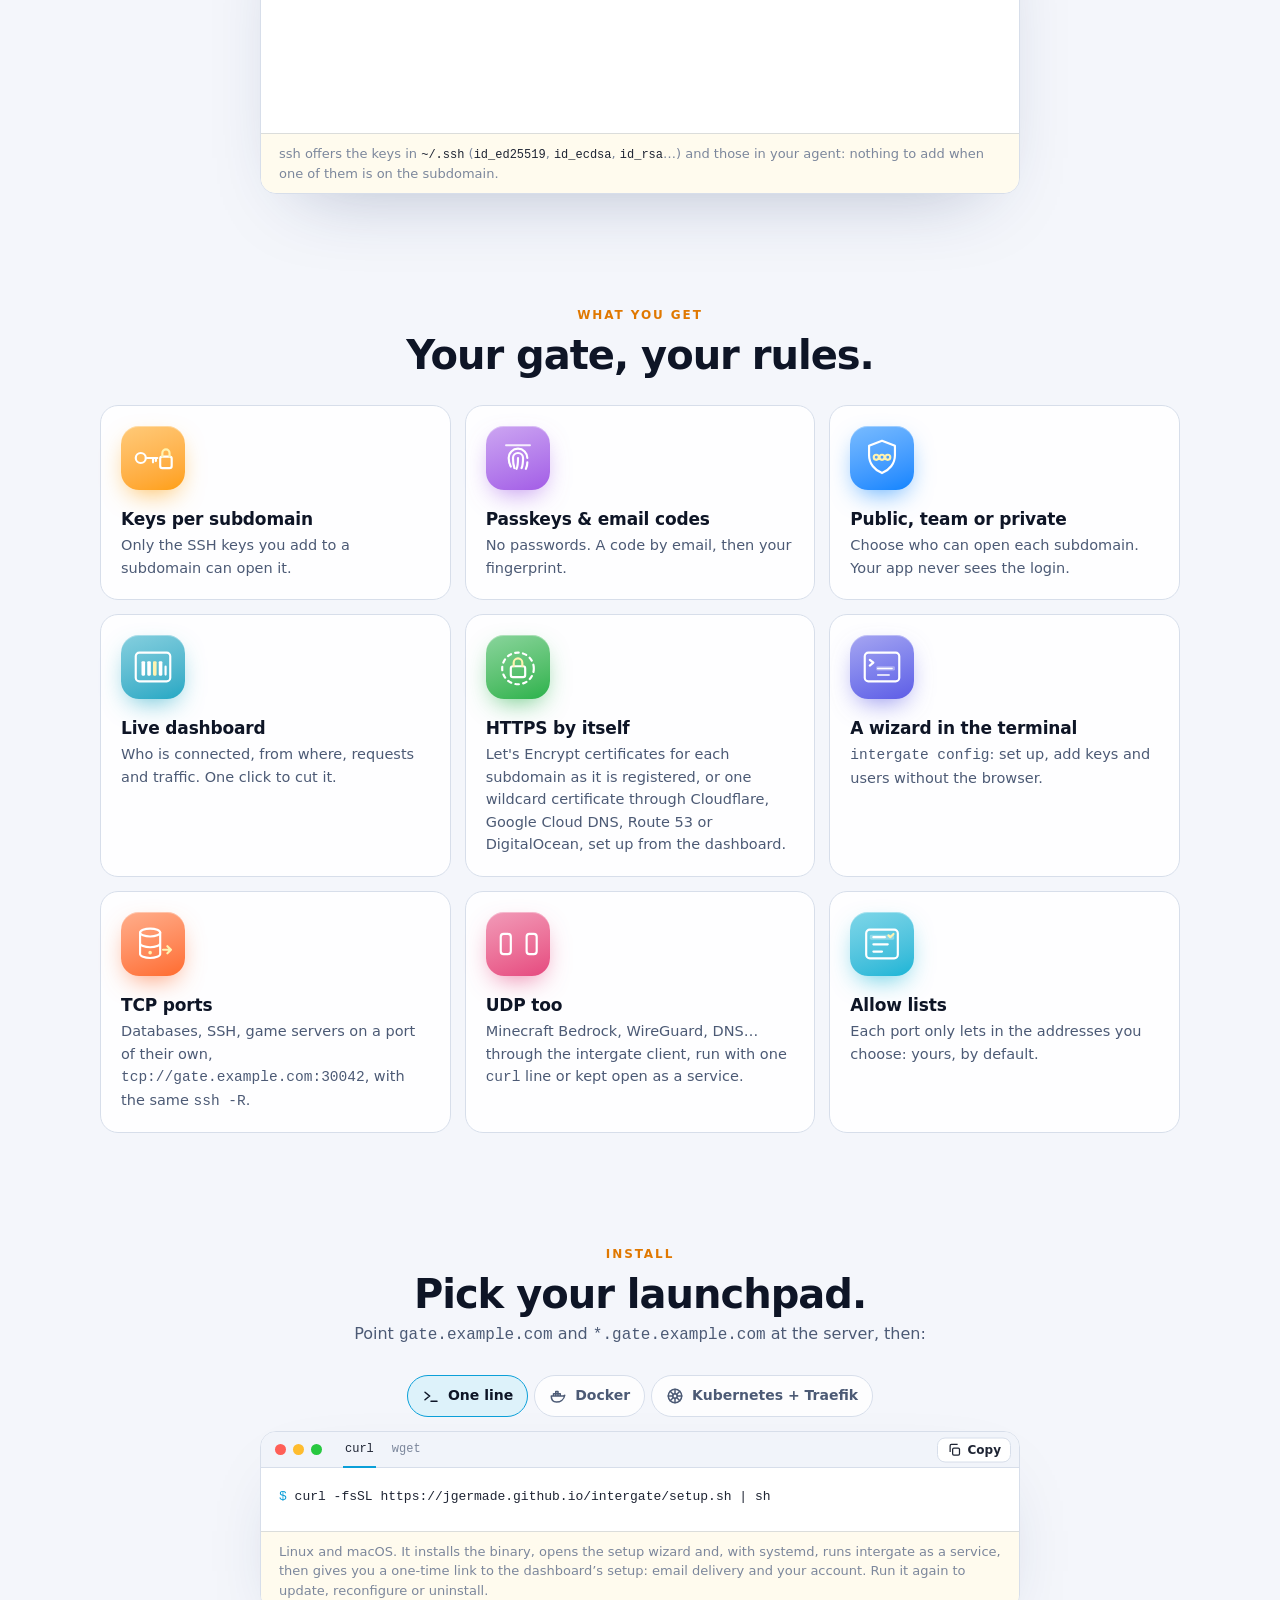
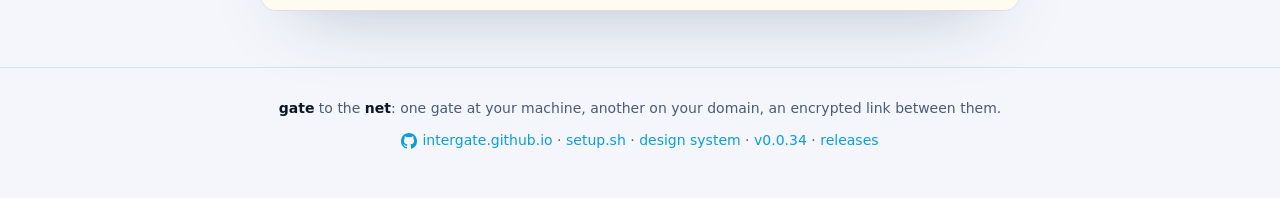
==== commit 633625cf: "Release v0.0.34" ====
--- a/pages/index.html
+++ b/pages/index.html
@@ -1182,7 +1182,7 @@
 <footer>
   <div class="wrap">
     <div class="name"><b>gate</b> to the <b>net</b>: one gate at your machine, another on your domain, an encrypted link between them.</div>
-    <div><a class="gh" href="https://github.com/jgermade/intergate" aria-label="intergate on GitHub"><svg viewBox="0 0 16 16" aria-hidden="true"><path d="M8 0C3.58 0 0 3.58 0 8a8 8 0 0 0 5.47 7.59c.4.07.55-.17.55-.38v-1.34c-2.23.48-2.7-1.07-2.7-1.07-.36-.92-.89-1.17-.89-1.17-.73-.5.06-.49.06-.49.8.06 1.23.83 1.23.83.72 1.23 1.88.87 2.34.67.07-.52.28-.87.5-1.07-1.78-.2-3.64-.89-3.64-3.95 0-.87.31-1.59.82-2.15-.08-.2-.36-1.02.08-2.12 0 0 .67-.21 2.2.82a7.6 7.6 0 0 1 4 0c1.53-1.04 2.2-.82 2.2-.82.44 1.1.16 1.92.08 2.12.51.56.82 1.27.82 2.15 0 3.07-1.87 3.75-3.65 3.95.29.25.54.73.54 1.48v2.2c0 .21.15.46.55.38A8 8 0 0 0 16 8c0-4.42-3.58-8-8-8Z"/></svg>intergate.github.io</a> · <a href="./setup.sh">setup.sh</a> · <a href="./theme/">design system</a> · <a href="https://github.com/jgermade/intergate/releases/tag/v0.0.33">v0.0.33</a> · <a href="https://github.com/jgermade/intergate/releases">releases</a></div>
+    <div><a class="gh" href="https://github.com/jgermade/intergate" aria-label="intergate on GitHub"><svg viewBox="0 0 16 16" aria-hidden="true"><path d="M8 0C3.58 0 0 3.58 0 8a8 8 0 0 0 5.47 7.59c.4.07.55-.17.55-.38v-1.34c-2.23.48-2.7-1.07-2.7-1.07-.36-.92-.89-1.17-.89-1.17-.73-.5.06-.49.06-.49.8.06 1.23.83 1.23.83.72 1.23 1.88.87 2.34.67.07-.52.28-.87.5-1.07-1.78-.2-3.64-.89-3.64-3.95 0-.87.31-1.59.82-2.15-.08-.2-.36-1.02.08-2.12 0 0 .67-.21 2.2.82a7.6 7.6 0 0 1 4 0c1.53-1.04 2.2-.82 2.2-.82.44 1.1.16 1.92.08 2.12.51.56.82 1.27.82 2.15 0 3.07-1.87 3.75-3.65 3.95.29.25.54.73.54 1.48v2.2c0 .21.15.46.55.38A8 8 0 0 0 16 8c0-4.42-3.58-8-8-8Z"/></svg>intergate.github.io</a> · <a href="./setup.sh">setup.sh</a> · <a href="./theme/">design system</a> · <a href="https://github.com/jgermade/intergate/releases/tag/v0.0.34">v0.0.34</a> · <a href="https://github.com/jgermade/intergate/releases">releases</a></div>
   </div>
 </footer>
 
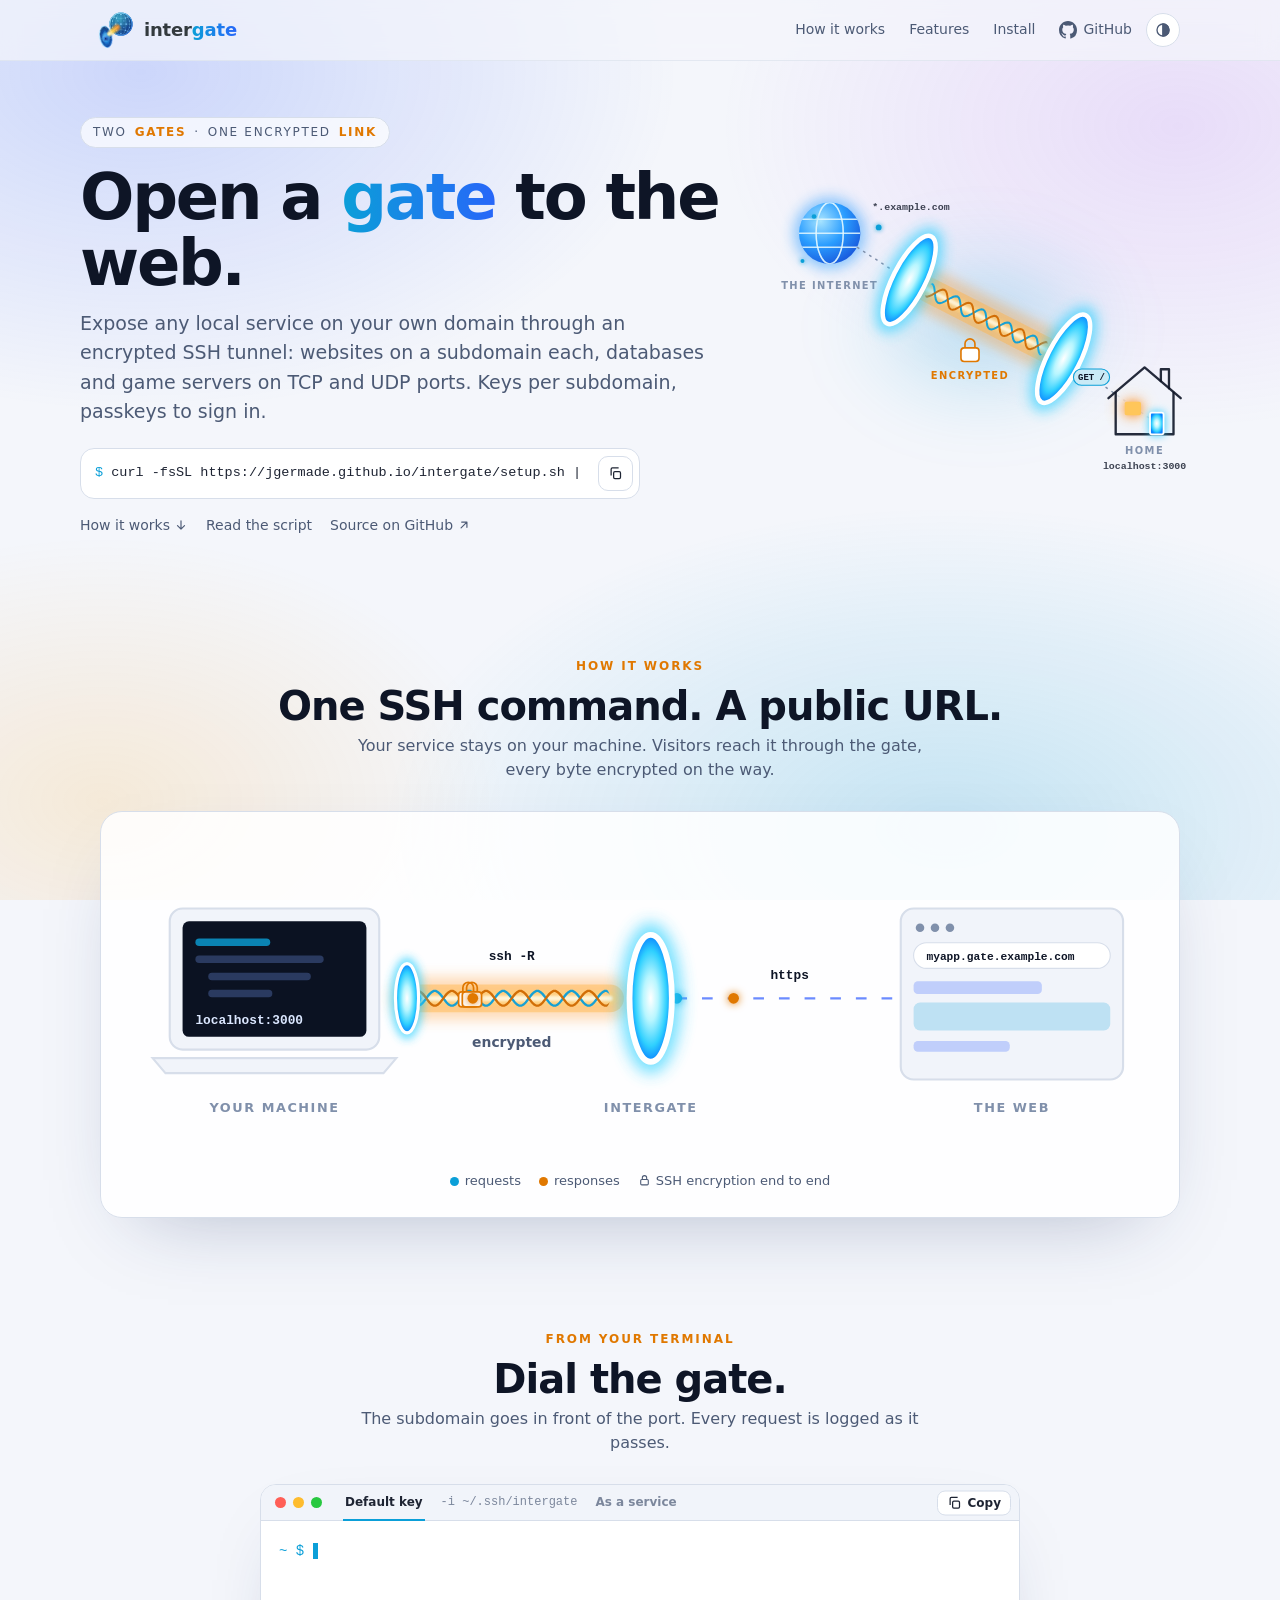
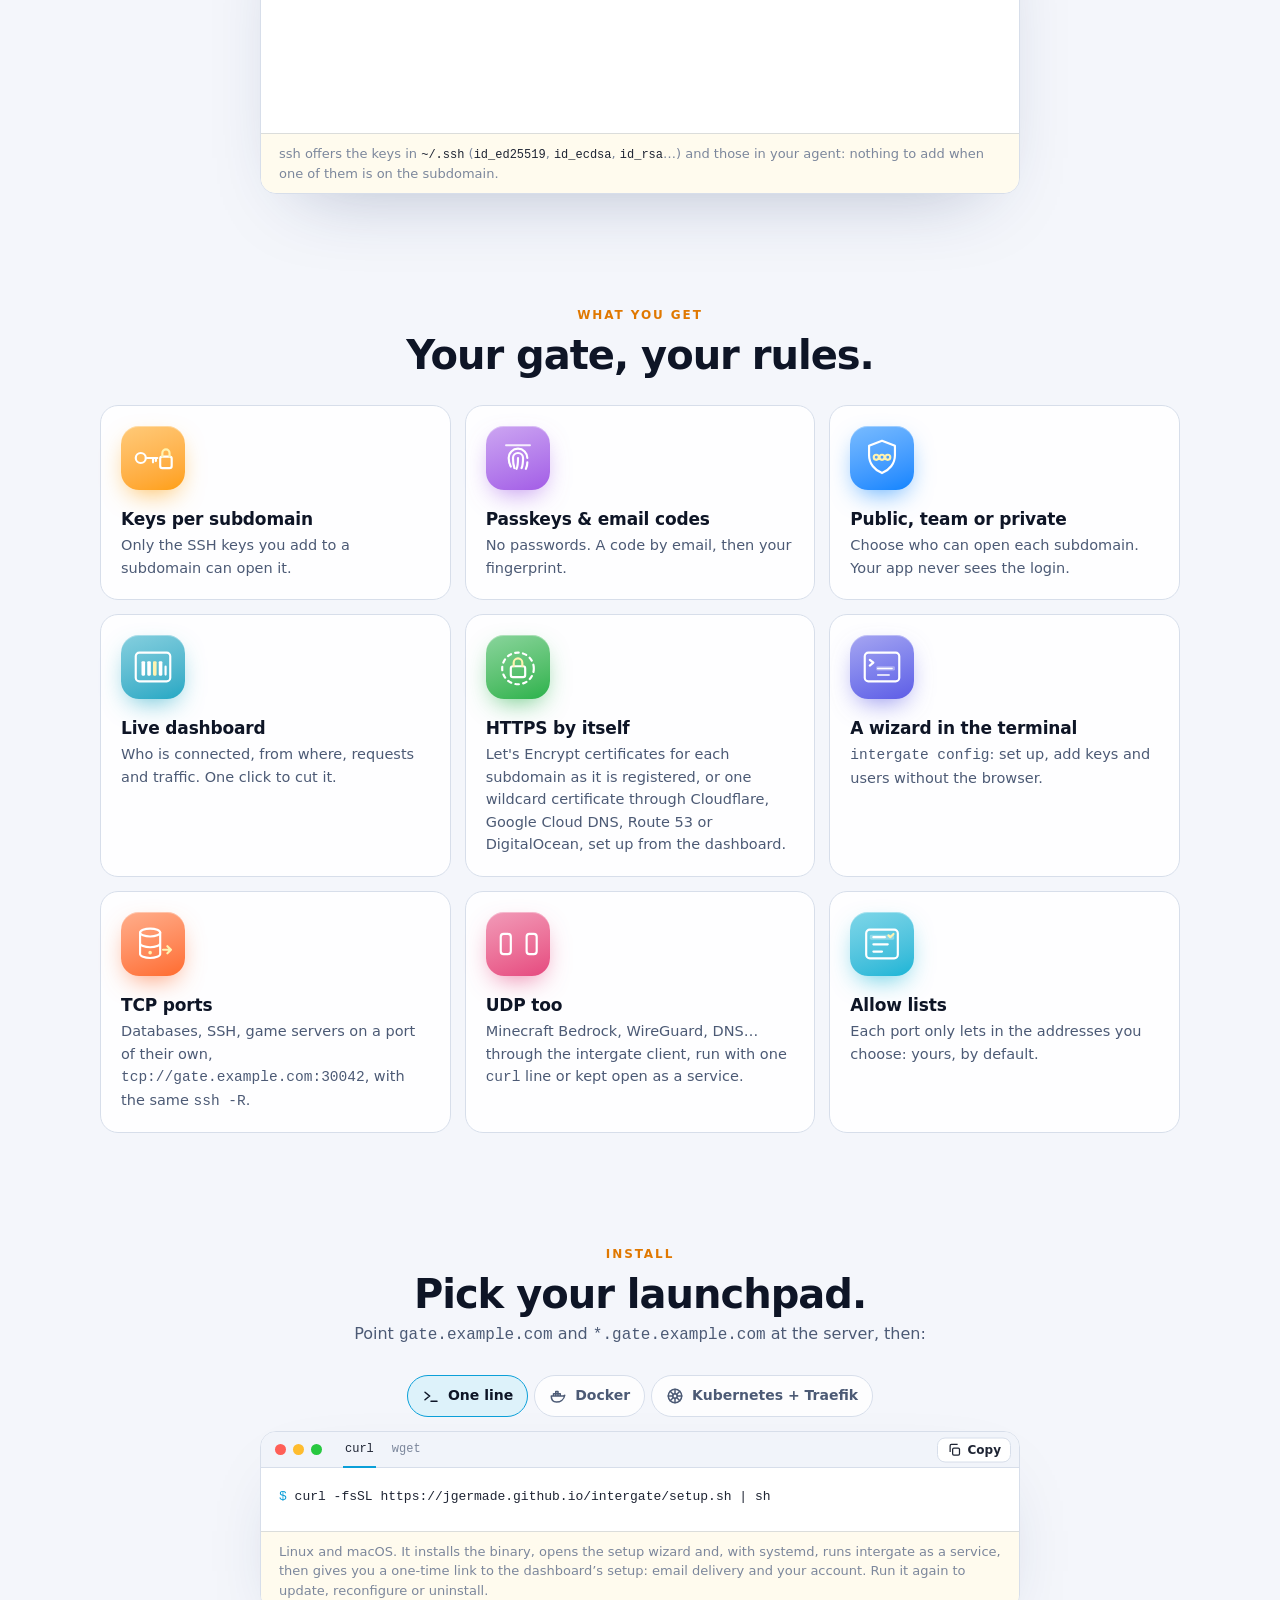
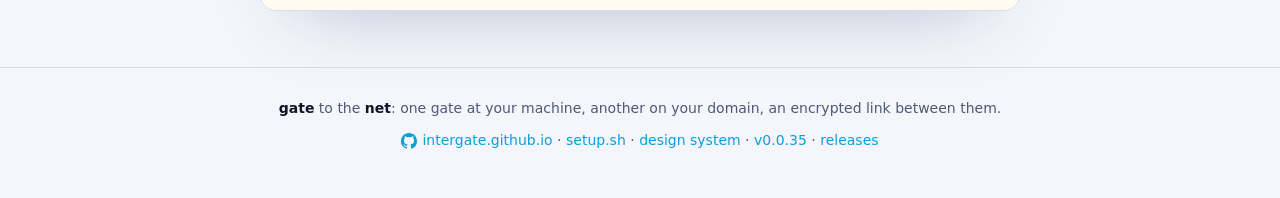
==== commit b58cd8ce: "Release v0.0.35" ====
--- a/pages/index.html
+++ b/pages/index.html
@@ -1182,7 +1182,7 @@
 <footer>
   <div class="wrap">
     <div class="name"><b>gate</b> to the <b>net</b>: one gate at your machine, another on your domain, an encrypted link between them.</div>
-    <div><a class="gh" href="https://github.com/jgermade/intergate" aria-label="intergate on GitHub"><svg viewBox="0 0 16 16" aria-hidden="true"><path d="M8 0C3.58 0 0 3.58 0 8a8 8 0 0 0 5.47 7.59c.4.07.55-.17.55-.38v-1.34c-2.23.48-2.7-1.07-2.7-1.07-.36-.92-.89-1.17-.89-1.17-.73-.5.06-.49.06-.49.8.06 1.23.83 1.23.83.72 1.23 1.88.87 2.34.67.07-.52.28-.87.5-1.07-1.78-.2-3.64-.89-3.64-3.95 0-.87.31-1.59.82-2.15-.08-.2-.36-1.02.08-2.12 0 0 .67-.21 2.2.82a7.6 7.6 0 0 1 4 0c1.53-1.04 2.2-.82 2.2-.82.44 1.1.16 1.92.08 2.12.51.56.82 1.27.82 2.15 0 3.07-1.87 3.75-3.65 3.95.29.25.54.73.54 1.48v2.2c0 .21.15.46.55.38A8 8 0 0 0 16 8c0-4.42-3.58-8-8-8Z"/></svg>intergate.github.io</a> · <a href="./setup.sh">setup.sh</a> · <a href="./theme/">design system</a> · <a href="https://github.com/jgermade/intergate/releases/tag/v0.0.34">v0.0.34</a> · <a href="https://github.com/jgermade/intergate/releases">releases</a></div>
+    <div><a class="gh" href="https://github.com/jgermade/intergate" aria-label="intergate on GitHub"><svg viewBox="0 0 16 16" aria-hidden="true"><path d="M8 0C3.58 0 0 3.58 0 8a8 8 0 0 0 5.47 7.59c.4.07.55-.17.55-.38v-1.34c-2.23.48-2.7-1.07-2.7-1.07-.36-.92-.89-1.17-.89-1.17-.73-.5.06-.49.06-.49.8.06 1.23.83 1.23.83.72 1.23 1.88.87 2.34.67.07-.52.28-.87.5-1.07-1.78-.2-3.64-.89-3.64-3.95 0-.87.31-1.59.82-2.15-.08-.2-.36-1.02.08-2.12 0 0 .67-.21 2.2.82a7.6 7.6 0 0 1 4 0c1.53-1.04 2.2-.82 2.2-.82.44 1.1.16 1.92.08 2.12.51.56.82 1.27.82 2.15 0 3.07-1.87 3.75-3.65 3.95.29.25.54.73.54 1.48v2.2c0 .21.15.46.55.38A8 8 0 0 0 16 8c0-4.42-3.58-8-8-8Z"/></svg>intergate.github.io</a> · <a href="./setup.sh">setup.sh</a> · <a href="./theme/">design system</a> · <a href="https://github.com/jgermade/intergate/releases/tag/v0.0.35">v0.0.35</a> · <a href="https://github.com/jgermade/intergate/releases">releases</a></div>
   </div>
 </footer>
 
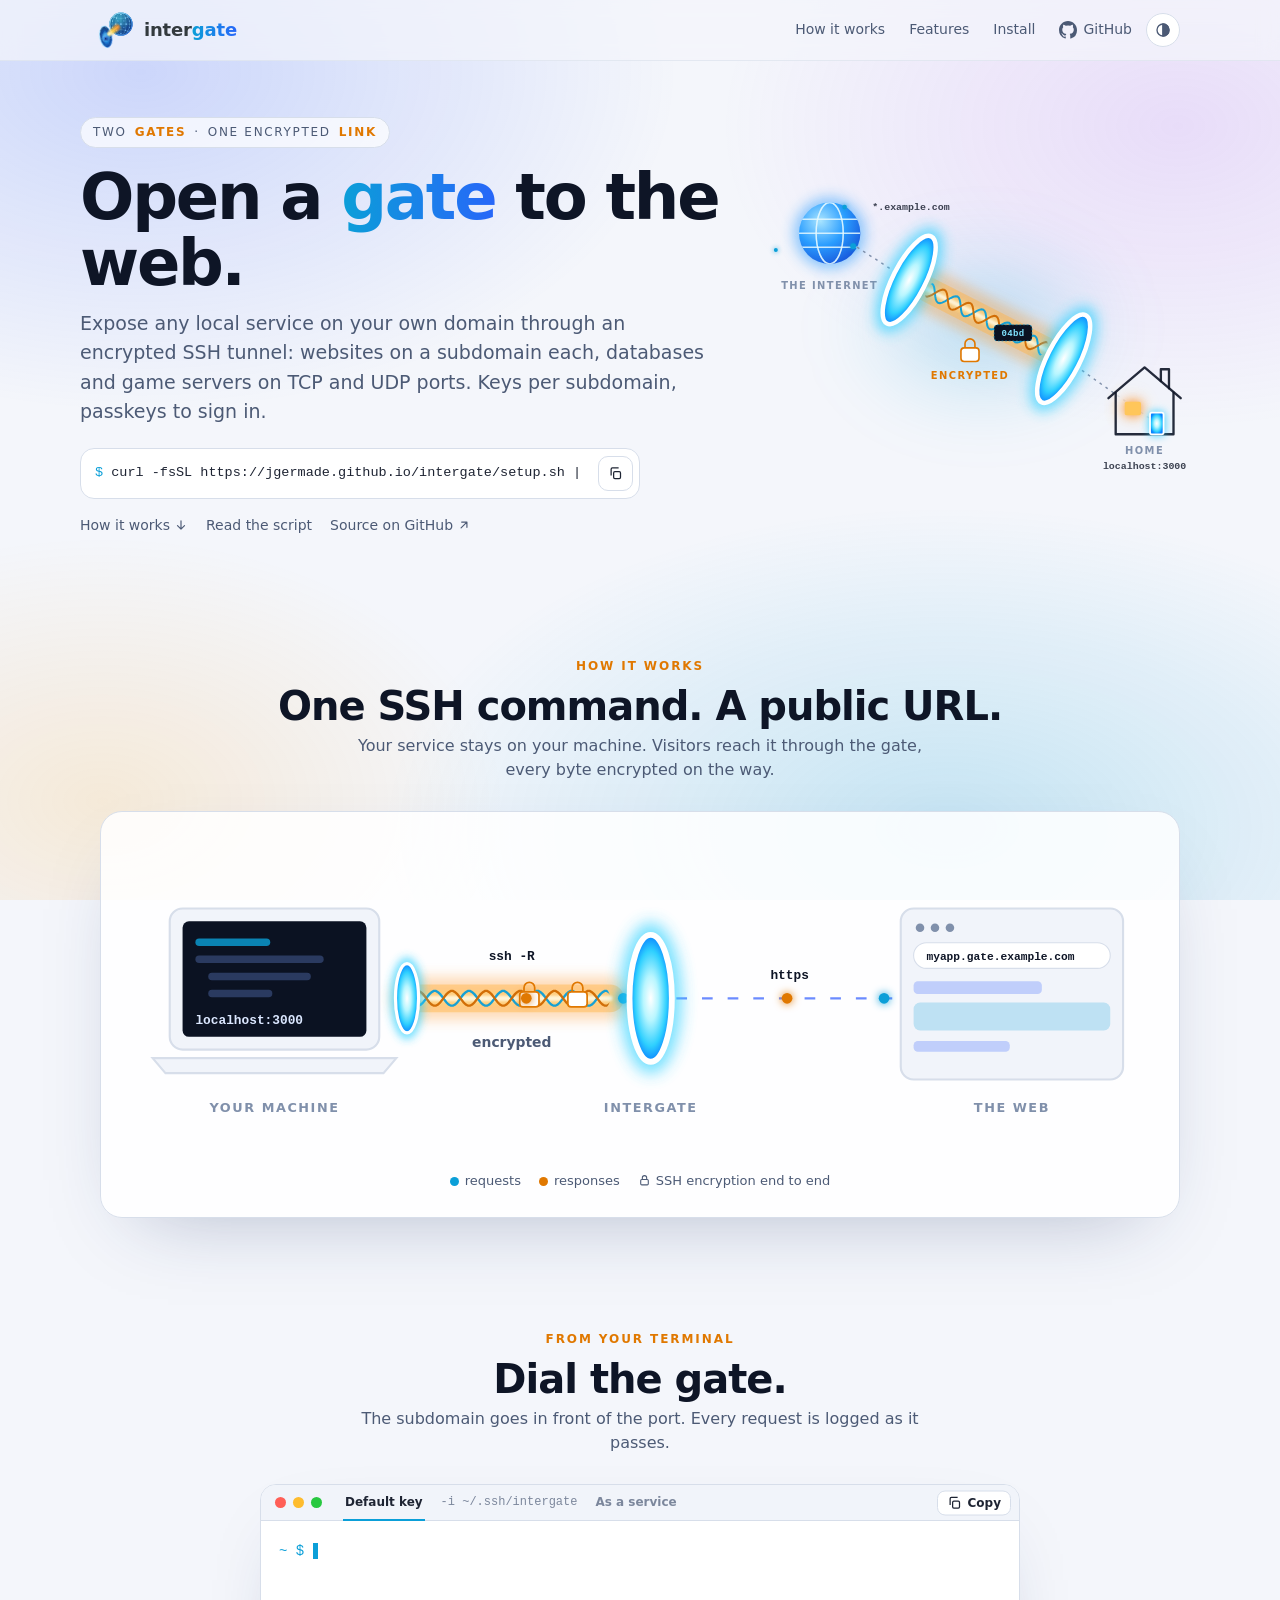
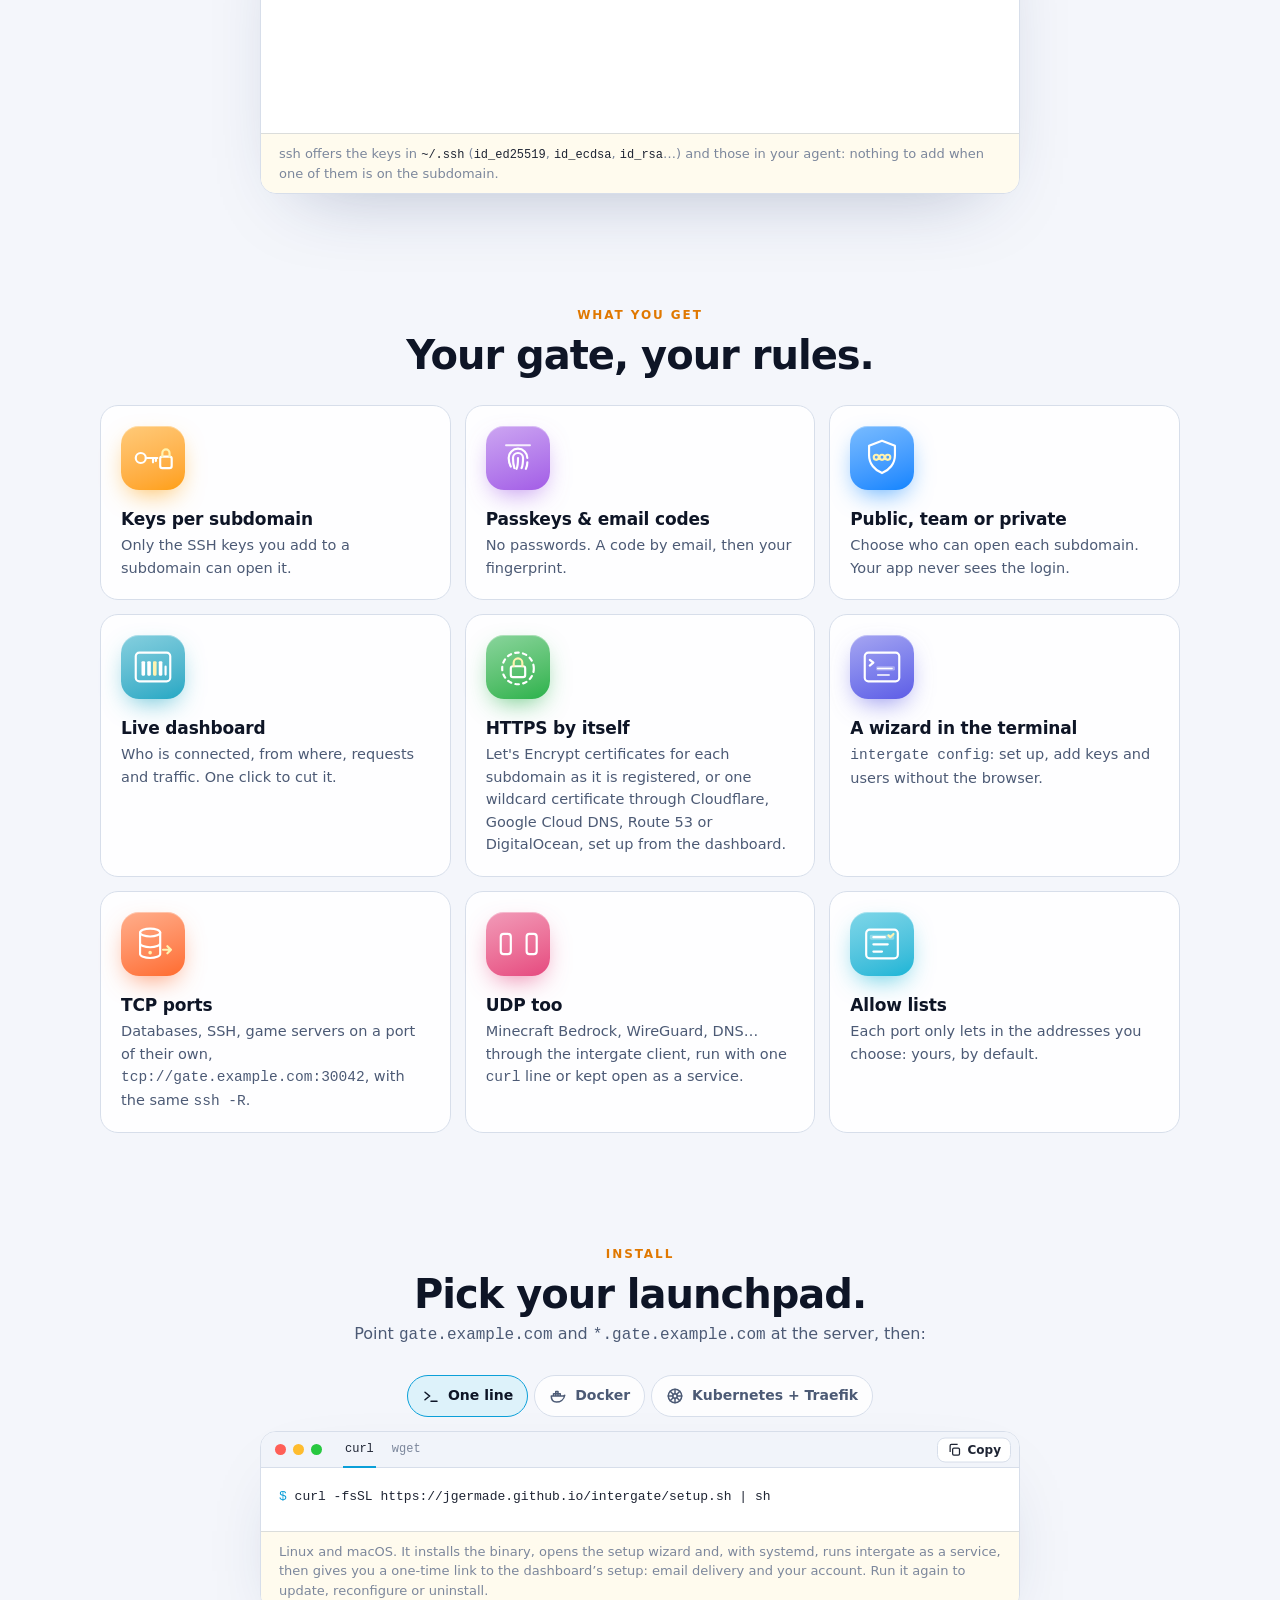
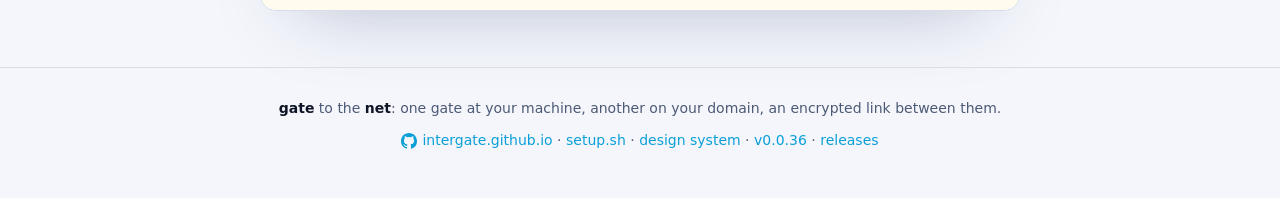
==== commit fb85c89f: "Release v0.0.36" ====
--- a/pages/index.html
+++ b/pages/index.html
@@ -1182,7 +1182,7 @@
 <footer>
   <div class="wrap">
     <div class="name"><b>gate</b> to the <b>net</b>: one gate at your machine, another on your domain, an encrypted link between them.</div>
-    <div><a class="gh" href="https://github.com/jgermade/intergate" aria-label="intergate on GitHub"><svg viewBox="0 0 16 16" aria-hidden="true"><path d="M8 0C3.58 0 0 3.58 0 8a8 8 0 0 0 5.47 7.59c.4.07.55-.17.55-.38v-1.34c-2.23.48-2.7-1.07-2.7-1.07-.36-.92-.89-1.17-.89-1.17-.73-.5.06-.49.06-.49.8.06 1.23.83 1.23.83.72 1.23 1.88.87 2.34.67.07-.52.28-.87.5-1.07-1.78-.2-3.64-.89-3.64-3.95 0-.87.31-1.59.82-2.15-.08-.2-.36-1.02.08-2.12 0 0 .67-.21 2.2.82a7.6 7.6 0 0 1 4 0c1.53-1.04 2.2-.82 2.2-.82.44 1.1.16 1.92.08 2.12.51.56.82 1.27.82 2.15 0 3.07-1.87 3.75-3.65 3.95.29.25.54.73.54 1.48v2.2c0 .21.15.46.55.38A8 8 0 0 0 16 8c0-4.42-3.58-8-8-8Z"/></svg>intergate.github.io</a> · <a href="./setup.sh">setup.sh</a> · <a href="./theme/">design system</a> · <a href="https://github.com/jgermade/intergate/releases/tag/v0.0.35">v0.0.35</a> · <a href="https://github.com/jgermade/intergate/releases">releases</a></div>
+    <div><a class="gh" href="https://github.com/jgermade/intergate" aria-label="intergate on GitHub"><svg viewBox="0 0 16 16" aria-hidden="true"><path d="M8 0C3.58 0 0 3.58 0 8a8 8 0 0 0 5.47 7.59c.4.07.55-.17.55-.38v-1.34c-2.23.48-2.7-1.07-2.7-1.07-.36-.92-.89-1.17-.89-1.17-.73-.5.06-.49.06-.49.8.06 1.23.83 1.23.83.72 1.23 1.88.87 2.34.67.07-.52.28-.87.5-1.07-1.78-.2-3.64-.89-3.64-3.95 0-.87.31-1.59.82-2.15-.08-.2-.36-1.02.08-2.12 0 0 .67-.21 2.2.82a7.6 7.6 0 0 1 4 0c1.53-1.04 2.2-.82 2.2-.82.44 1.1.16 1.92.08 2.12.51.56.82 1.27.82 2.15 0 3.07-1.87 3.75-3.65 3.95.29.25.54.73.54 1.48v2.2c0 .21.15.46.55.38A8 8 0 0 0 16 8c0-4.42-3.58-8-8-8Z"/></svg>intergate.github.io</a> · <a href="./setup.sh">setup.sh</a> · <a href="./theme/">design system</a> · <a href="https://github.com/jgermade/intergate/releases/tag/v0.0.36">v0.0.36</a> · <a href="https://github.com/jgermade/intergate/releases">releases</a></div>
   </div>
 </footer>
 
